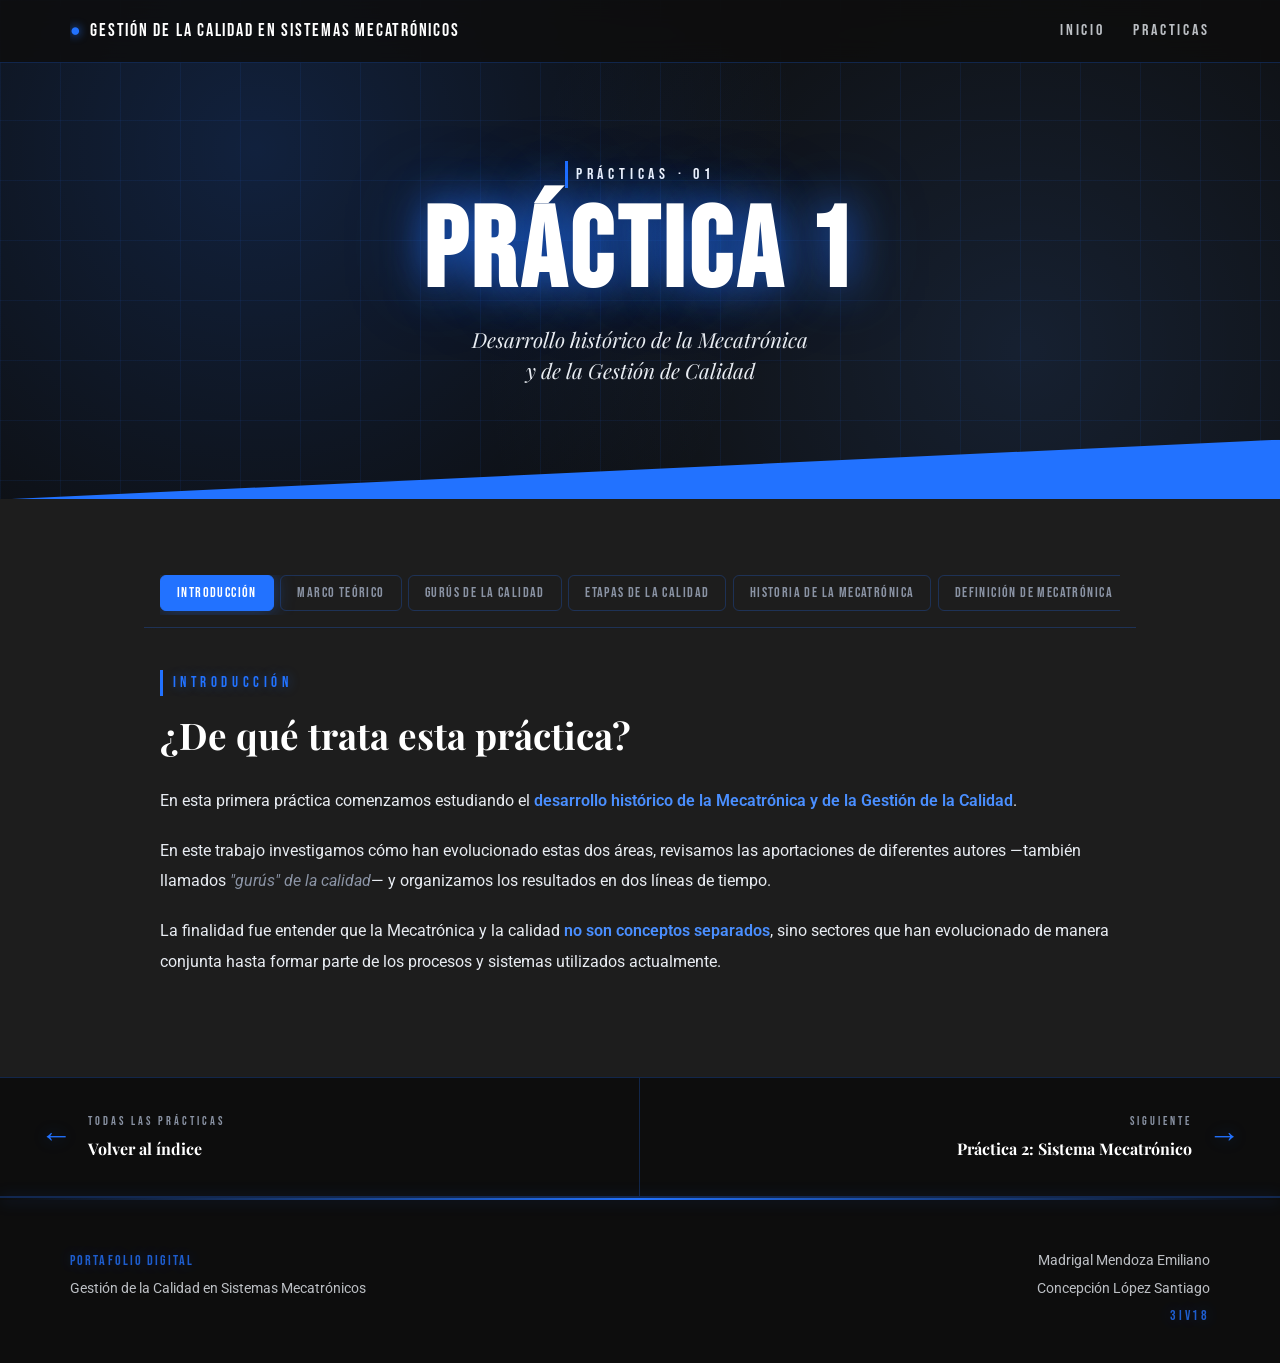
==== practica-1.html @ 21684d61 "Add files via upload" ====
<!DOCTYPE html>
<html lang="es">
<head>
  <meta charset="UTF-8">
  <meta name="viewport" content="width=device-width, initial-scale=1.0">
  <title>Práctica 1 | Desarrollo histórico de la Mecatrónica y la Gestión de Calidad</title>
  <meta name="description" content="Práctica 1: Desarrollo histórico de la Mecatrónica y la Gestión de Calidad - CECyT No. 2">
  <link rel="stylesheet" href="css/styles.css">
  <link rel="preconnect" href="https://fonts.googleapis.com">
  <link rel="preconnect" href="https://fonts.gstatic.com" crossorigin>
  <link href="https://fonts.googleapis.com/css2?family=Bebas+Neue&family=Playfair+Display:wght@400;600;700;900&family=Roboto:wght@300;400;500;700&display=swap" rel="stylesheet">
</head>
<body>

<div class="scroll-progress" id="scrollProgress"></div>

<nav class="top-nav">
  <div class="container">
    <a href="index.html" class="brand">Gestión de la Calidad en Sistemas Mecatrónicos</a>
    <div class="links">
      <a href="index.html">Inicio</a>
      <a href="practicas.html">PRACTICAS</a>
    </div>
  </div>
</nav>

<header class="page-hero">
  <div class="container">
    <span class="page-eyebrow reveal">Prácticas · 01</span>
    <h1 class="page-title reveal reveal-delay-1">PRÁCTICA 1</h1>
    <p class="page-subtitle reveal reveal-delay-2">
      Desarrollo histórico de la Mecatrónica<br>
      y de la Gestión de Calidad
    </p>
  </div>
  <div class="page-hero-shape"></div>
</header>

<main>

  <section class="section practice-content">
    <div class="container container-narrow">

      <!-- ===== PESTAÑAS PRINCIPALES ===== -->
      <div class="tabs-wrapper">
        <div class="tabs-scroll">
          <button class="tab-btn active" data-tab="intro">Introducción</button>
          <button class="tab-btn" data-tab="marco">Marco Teórico</button>
          <button class="tab-btn" data-tab="gurus">Gurús de la Calidad</button>
          <button class="tab-btn" data-tab="etapas">Etapas de la Calidad</button>
          <button class="tab-btn" data-tab="hist-mec">Historia de la Mecatrónica</button>
          <button class="tab-btn" data-tab="def-mec">Definición de Mecatrónica</button>
          <button class="tab-btn" data-tab="tl-calidad">Línea de Tiempo: Calidad</button>
          <button class="tab-btn" data-tab="tl-mec">Línea de Tiempo: Mecatrónica</button>
          <button class="tab-btn" data-tab="cuestionario">Cuestionario</button>
          <button class="tab-btn" data-tab="conclusion">Conclusión</button>
          <button class="tab-btn" data-tab="biblio">Bibliografía</button>
        </div>
      </div>

      <!-- ===== 01 INTRODUCCIÓN ===== -->
      <div class="tab-panel active" id="intro">
        <span class="content-label">Introducción</span>
        <h2 class="content-title">¿De qué trata esta práctica?</h2>
        <div class="content-body">
          <p>En esta primera práctica comenzamos estudiando el <strong>desarrollo histórico de la Mecatrónica y de la Gestión de la Calidad</strong>.</p>
          <p>En este trabajo investigamos cómo han evolucionado estas dos áreas, revisamos las aportaciones de diferentes autores —también llamados <em>"gurús" de la calidad</em>— y organizamos los resultados en dos líneas de tiempo.</p>
          <p>La finalidad fue entender que la Mecatrónica y la calidad <strong>no son conceptos separados</strong>, sino sectores que han evolucionado de manera conjunta hasta formar parte de los procesos y sistemas utilizados actualmente.</p>
        </div>
      </div>

      <!-- ===== 02 MARCO TEÓRICO ===== -->
      <div class="tab-panel" id="marco">
        <span class="content-label">Marco Teórico</span>
        <h2 class="content-title">La calidad como concepto</h2>
        <div class="content-body">
          <p>La calidad es un concepto inherente a la misma esencia del ser humano. Desde los mismos orígenes del hombre, éste ha comprendido que el hacer las cosas bien y de la mejor forma posible le proporciona una <strong>ventaja competitiva</strong> sobre sus congéneres y sobre el entorno con el cual interactúa.</p>
          <p>El concepto de calidad en nuestro medio es relativamente novedoso; en el resto del mundo es un concepto de manejo cotidiano que ha marcado las enormes brechas en el campo industrial entre los países industrializados y los países emergentes.</p>
          <p>La calidad ha sido un elemento inherente a todas las actividades realizadas por el hombre desde la concepción misma de la civilización humana. Esto se evidencia principalmente en que, desde el inicio del proceso evolutivo, el hombre ha debido <strong>controlar la calidad de los productos que consumía</strong>, por medio de un largo y penoso proceso que le permitió diferenciar entre los productos que podía consumir y aquellos que eran perjudiciales para su salud.</p>
          <p>Teniendo como base el proceso de evolución cronológica de la calidad, se observa que el concepto de calidad propiamente dicho inicia en la <strong>etapa de la administración científica</strong>, específicamente con la aparición del control de calidad por inspección, que da comienzo formal al concepto de calidad, ya que en este punto empiezan a definirse los criterios para catalogar si un producto es bueno o malo de acuerdo con las especificaciones previamente establecidas.</p>
        </div>
      </div>

      <!-- ===== 03 GURÚS (CON SUB-PESTAÑAS) ===== -->
      <div class="tab-panel" id="gurus">
        <span class="content-label">Gurús de la Calidad</span>
        <h2 class="content-title">Los grandes pensadores de la calidad</h2>
        <p class="content-lead">A través de la historia hay bastante que mencionar acerca de personajes estudiosos de la calidad, reconocidos mundialmente por sus aportaciones académicas. Aquí los principales gurús:</p>

        <div class="subtabs">
          <button class="subtab-btn active" data-subtab="deming">Deming</button>
          <button class="subtab-btn" data-subtab="juran">Juran</button>
          <button class="subtab-btn" data-subtab="ishikawa">Ishikawa</button>
          <button class="subtab-btn" data-subtab="crosby">Crosby</button>
          <button class="subtab-btn" data-subtab="ouchi">Ouchi</button>
          <button class="subtab-btn" data-subtab="feigenbaum">Feigenbaum</button>
        </div>

        <div class="subtab-panel active" id="deming">
          <h3 class="guru-name">William Edwards Deming</h3>
          <div class="guru-block">
            <span class="guru-tag">Concepto de calidad</span>
            <p><em>"Una serie de cuestionamientos hacia una mejora continua."</em></p>
          </div>
          <div class="guru-block">
            <span class="guru-tag">Principales aportaciones</span>
            <p>Pionero de la <strong>Calidad Total (TQM, Total Quality Management)</strong>, creador de sus famosos <strong>catorce puntos</strong> con los cuales las compañías estarían en posición de mantenerse a la par con los constantes cambios del entorno económico.</p>
          </div>
        </div>

        <div class="subtab-panel" id="juran">
          <h3 class="guru-name">Joseph M. Juran</h3>
          <div class="guru-block">
            <span class="guru-tag">Aportaciones</span>
            <p>Crea la conciencia de la <strong>crisis de la calidad</strong>, el papel de la planificación de la calidad en esa crisis y la necesidad de revisar el enfoque de la planificación de la calidad. Establece un nuevo enfoque de la planificación de la calidad: <strong>Planeación, Control y Mejora de la Calidad</strong>.</p>
          </div>
        </div>

        <div class="subtab-panel" id="ishikawa">
          <h3 class="guru-name">Kaoru Ishikawa</h3>
          <div class="guru-block">
            <span class="guru-tag">Concepto de calidad</span>
            <p>Ishikawa (1986) define el control de calidad (CC) como: <em>desarrollar, diseñar, manufacturar y mantener un producto de calidad que sea el más económico, el útil y siempre satisfactorio para el consumidor.</em></p>
          </div>
          <div class="guru-block">
            <span class="guru-tag">Principales aportaciones</span>
            <p>Sus <strong>siete herramientas básicas</strong> son: gráfica de Pareto, diagrama de causa-efecto, estratificación, hoja de verificación, histograma, diagrama de dispersión y gráfica de control de Shewhart.</p>
          </div>
        </div>

        <div class="subtab-panel" id="crosby">
          <h3 class="guru-name">Philip Crosby</h3>
          <div class="guru-block">
            <span class="guru-tag">Concepto de calidad</span>
            <p>Crosby tiene el pensamiento que <strong>la calidad es gratis</strong>: es suplir los requerimientos de un cliente, al lograr cumplir con estos se logra <strong>cero defectos</strong>.</p>
          </div>
          <div class="guru-block">
            <span class="guru-tag">Principales aportaciones</span>
            <p>Creador del concepto <strong>cero defectos</strong>. Desarrolló los <strong>absolutos de la calidad total</strong>:</p>
            <ol class="guru-list">
              <li>La calidad se define como cumplimiento de requisitos.</li>
              <li>El sistema de calidad es la prevención.</li>
              <li>El estándar de realización es cero defectos.</li>
              <li>La medida de la calidad es el precio del incumplimiento.</li>
            </ol>
          </div>
        </div>

        <div class="subtab-panel" id="ouchi">
          <h3 class="guru-name">William Ouchi</h3>
          <div class="guru-block">
            <span class="guru-tag">Concepto de calidad</span>
            <p>Para Ouchi, calidad es <em>hacer las cosas bien desde la primera vez</em>.</p>
          </div>
          <div class="guru-block">
            <span class="guru-tag">Principales aportaciones</span>
            <p>Autor de la <strong>Teoría Z</strong>, que proporciona medios para dirigir a las personas de tal forma que trabajen más eficazmente en equipo. Las lecciones básicas de esta teoría pueden aprovecharse para el desarrollo armónico de las organizaciones.</p>
          </div>
        </div>

        <div class="subtab-panel" id="feigenbaum">
          <h3 class="guru-name">Armand Vallin Feigenbaum</h3>
          <div class="guru-block">
            <span class="guru-tag">Concepto de calidad</span>
            <p>Feigenbaum (1986) la define como <em>el resultante total de las características del producto y del servicio de mercadotecnia, ingeniería, fabricación y mantenimiento a través de los cuales el producto o servicio en uso satisfará las esperanzas del cliente.</em></p>
          </div>
          <div class="guru-block">
            <span class="guru-tag">Principales aportaciones</span>
            <p>Define un <strong>sistema de gestión de calidad total</strong> como la estructura de trabajo operativo acordada, que abarca a la empresa y a la planta, documentada en procedimientos técnicos y administrativos integrados, a fin de orientar las acciones coordinadas del personal, las máquinas y la información de la compañía.</p>
          </div>
        </div>

      </div>

      <!-- ===== 04 ETAPAS DE LA CALIDAD ===== -->
      <div class="tab-panel" id="etapas">
        <span class="content-label">Etapas de la Calidad</span>
        <h2 class="content-title">Evolución cronológica de la calidad</h2>

        <div class="table-wrap">
          <table class="data-table">
            <thead>
              <tr>
                <th>Etapa</th>
                <th>Concepto</th>
                <th>Finalidad</th>
              </tr>
            </thead>
            <tbody>
              <tr>
                <td><strong>Artesanal</strong></td>
                <td>Hacer las cosas bien independientemente del costo o esfuerzo necesario para ello.</td>
                <td>Satisfacer al cliente. Satisfacción del artesano por el trabajo bien hecho. Crear un producto único.</td>
              </tr>
              <tr>
                <td><strong>Revolución Industrial</strong></td>
                <td>Producir en grandes cantidades sin importar la calidad de los productos.</td>
                <td>Satisfacer una gran demanda de bienes. Obtener beneficios.</td>
              </tr>
              <tr>
                <td><strong>Administración científica</strong></td>
                <td>Técnicas de control de calidad por inspección y métodos estadísticos, que permiten identificar los productos defectuosos.</td>
                <td>Satisfacción de los estándares y condiciones técnicas del producto.</td>
              </tr>
              <tr>
                <td><strong>Segunda Guerra Mundial</strong></td>
                <td>Asegurar la calidad de los productos (armamento), sin importar el costo, garantizando altos volúmenes de producción en el menor tiempo posible.</td>
                <td>Garantizar la disponibilidad de un producto eficaz en las cantidades y tiempos requeridos.</td>
              </tr>
              <tr>
                <td><strong>Posguerra Occidente</strong></td>
                <td>Producir en altos volúmenes, para satisfacer las necesidades del mercado.</td>
                <td>Satisfacer la demanda de bienes causada por la guerra.</td>
              </tr>
              <tr>
                <td><strong>Posguerra Japón</strong></td>
                <td>Fabricar los productos bien al primer intento.</td>
                <td>Minimizar los costos de pérdidas de productos gracias a la calidad. Satisfacer las necesidades del cliente. Generar competitividad.</td>
              </tr>
              <tr>
                <td><strong>Década de los setenta</strong></td>
                <td>Sistemas y procedimientos en el interior de la organización para evitar productos defectuosos.</td>
                <td>Satisfacción del cliente. Prevenir errores. Reducción de costos. Generar competitividad.</td>
              </tr>
              <tr>
                <td><strong>Década de los noventa</strong></td>
                <td>La calidad en el interior de todas las áreas funcionales de la empresa.</td>
                <td>Satisfacción del cliente. Prevenir errores. Reducción de costos. Participación de todos los empleados. Generar competitividad.</td>
              </tr>
              <tr>
                <td><strong>Actualidad</strong></td>
                <td>Capacitación de líderes de calidad que potencialicen el proceso.</td>
                <td>Satisfacción del cliente. Prevenir errores. Reducción sistemática de costos. Equipos de mejora continua. Generar competitividad. Aumento de las utilidades.</td>
              </tr>
            </tbody>
          </table>
        </div>
      </div>

      <!-- ===== 05 HISTORIA DE LA MECATRÓNICA ===== -->
      <div class="tab-panel" id="hist-mec">
        <span class="content-label">Historia de la Mecatrónica</span>
        <h2 class="content-title">De la mecánica a la mecatrónica</h2>

        <div class="content-body">
          <p>La palabra <strong>mecatrónica</strong> se puede dividir en <em>meca</em> de mecánica y <em>trónica</em> de electrónica; sin embargo, abarca otras áreas del conocimiento como el control y la computación.</p>

          <h3 class="sub-title">Mecánica</h3>
          <p>La mecánica muestra sus primeros rastros en la <strong>edad de piedra</strong> con la fabricación de las primeras herramientas a base de sílex. Posteriormente, en el año <strong>287-212 a.C.</strong>, Arquímedes, matemático e inventor, plantea la Ley de palanca, inventa la polea compuesta, la catapulta de espejos y el tornillo sin fin, entre otros. Su ley más conocida es el <strong>principio de Arquímedes</strong>: "todo cuerpo sumergido en un fluido experimenta una pérdida de peso igual al peso del volumen del fluido que desaloja".</p>
          <p>Años más tarde llega <strong>Herón de Alejandría</strong>, matemático y físico del año 20-62 d.C., quien escribió trece obras sobre mecánica, matemáticas y física e inventó varios aparatos novedosos como la <strong>aelipila</strong> (máquina de vapor giratoria), la <strong>fuente de Herón</strong> y la <strong>dioptra</strong> (instrumento geodésico).</p>
          <p>El desarrollo de la mecánica con <strong>Kepler y Copérnico</strong> contribuyó al desarrollo de la mecánica celeste. Luego, en el siglo XVI, <strong>Galileo Galilei</strong> aportó la Ley del péndulo, la invención del telescopio, el estudio sobre la caída de cuerpos y algunos indicios de la Ley gravitacional.</p>

          <h3 class="sub-title">Electrónica</h3>
          <p>La electrónica es una rama de la física que estudia el movimiento de los electrones en un conductor o semiconductor. Se divide en dos ramas fundamentales: <strong>analógica y digital</strong>.</p>
          <p>La <strong>electrónica analógica</strong> obtiene, manipula, transmite y reproduce información de forma que la señal es una imagen fiel del original. Sus tres dispositivos básicos son: resistencias, condensadores y semiconductores (diodos y transistores). Un ejemplo típico es la radio.</p>
          <p>La <strong>electrónica digital</strong> trabaja únicamente con dos valores, que se reducen a la existencia o no de carga eléctrica. Cualquier señal ha de ser convertida en una secuencia de números (digitalizada), de modo que lo que se transmita y manipule sean valores numéricos.</p>

          <h3 class="sub-title">Teoría de Control</h3>
          <p>Es el uso de elementos sistemáticos (como control numérico, PLC y otros sistemas de control industrial) relacionados con otras aplicaciones de la tecnología de la información (CAD, CAM, CAx), para el control industrial de maquinaria y procesos, reduciendo la necesidad de intervención humana.</p>
        </div>
      </div>

      <!-- ===== 06 DEFINICIÓN DE MECATRÓNICA ===== -->
      <div class="tab-panel" id="def-mec">
        <span class="content-label">Definición</span>
        <h2 class="content-title">¿Qué es la Mecatrónica?</h2>

        <div class="content-body">
          <p>La palabra <strong>"mecatrónica"</strong> surge en <strong>1972 en Japón</strong> como una marca comercial registrada de la firma <strong>Yaskawa Electric Co.</strong>, aunque el Dr. Seiichi Yaskawa la comenzó a utilizar desde <strong>1969</strong> en diferentes eventos y conferencias internacionales.</p>

          <p>La mecatrónica es una disciplina que integra cuatro áreas fundamentales:</p>

          <div class="areas-grid">
            <div class="area-card">
              <span class="area-icon">⚙️</span>
              <h4>Mecánica</h4>
              <p>Sistemas físicos y estructuras.</p>
            </div>
            <div class="area-card">
              <span class="area-icon">⚡</span>
              <h4>Electrónica</h4>
              <p>Circuitos y dispositivos.</p>
            </div>
            <div class="area-card">
              <span class="area-icon">🎛️</span>
              <h4>Control</h4>
              <p>Regulación de sistemas.</p>
            </div>
            <div class="area-card">
              <span class="area-icon">💻</span>
              <h4>Computación</h4>
              <p>Programación y software.</p>
            </div>
          </div>

          <p class="areas-note">La interacción de estas cuatro áreas da como resultado un <strong>sistema mecatrónico</strong>, capaz de operar de forma autónoma y eficiente.</p>
        </div>
      </div>

      <!-- ===== 07 LÍNEA DE TIEMPO: CALIDAD ===== -->
      <div class="tab-panel" id="tl-calidad">
        <span class="content-label">Línea de Tiempo</span>
        <h2 class="content-title">Evolución histórica de la Calidad</h2>
        <p class="content-lead">Línea de tiempo interactiva elaborada en <strong>Genially</strong>, donde se muestran los hitos más importantes de la calidad y las aportaciones de sus principales gurús.</p>

        <div class="genially-embed">
          <iframe
            title="Timeline Calidad"
            frameborder="0"
            width="800"
            height="1600"
            src="https://view.genially.com/6a9e01ee9818b8e1087b24bb"
            type="text/html"
            allowscriptaccess="always"
            allowfullscreen="true"
            scrolling="yes"
            allownetworking="all"
            loading="lazy">
          </iframe>
        </div>
      </div>

      <!-- ===== 08 LÍNEA DE TIEMPO: MECATRÓNICA ===== -->
      <div class="tab-panel" id="tl-mec">
        <span class="content-label">Línea de Tiempo</span>
        <h2 class="content-title">Evolución histórica de la Mecatrónica</h2>
        <p class="content-lead">Línea de tiempo interactiva elaborada en <strong>Genially</strong>, que recorre desde la prehistoria y las máquinas simples hasta los sistemas mecatrónicos actuales.</p>

        <div class="genially-embed">
          <iframe
            title="Timeline Mecatrónica"
            frameborder="0"
            width="800"
            height="1600"
            src="https://view.genially.com/6a9e37ab31c8d0ad46088d10"
            type="text/html"
            allowscriptaccess="always"
            allowfullscreen="true"
            scrolling="yes"
            allownetworking="all"
            loading="lazy">
          </iframe>
        </div>
      </div>

      <!-- ===== 09 CUESTIONARIO ===== -->
      <div class="tab-panel" id="cuestionario">
        <span class="content-label">Cuestionario</span>
        <h2 class="content-title">Preguntas de la práctica</h2>

        <ol class="questionnaire">
          <li>
            <h4>¿Elabora una línea de tiempo de la evolución de la calidad?</h4>
            <p>Ver la pestaña <strong>"Línea de Tiempo: Calidad"</strong>, donde se presenta la línea elaborada en Genially.</p>
          </li>
          <li>
            <h4>¿Cuáles fueron los catorce puntos de William Edwards? Describe cada uno.</h4>
            <p>Deming estableció 14 puntos para la transformación de la industria: crear constancia en el propósito, adoptar la nueva filosofía, no depender de la inspección masiva, no comprar solo por precio, mejorar constantemente el sistema, instituir la capacitación, adoptar e instituir el liderazgo, eliminar el miedo, romper las barreras entre áreas, eliminar los lemas y las metas numéricas, eliminar los estándares de trabajo que prescriben cuotas, eliminar las barreras que impiden el orgullo por el trabajo, instituir un programa vigoroso de educación y establecer una estructura que impulse la mejora continua.</p>
          </li>
          <li>
            <h4>¿Cuál es la trilogía de procesos de Juran?</h4>
            <p>La <strong>Trilogía de Juran</strong> se compone de tres procesos interrelacionados: <strong>Planeación de la Calidad</strong> (diseñar los procesos para cumplir metas), <strong>Control de la Calidad</strong> (evaluar el desempeño y actuar sobre las diferencias) y <strong>Mejora de la Calidad</strong> (elevar los niveles de desempeño a nuevos estándares).</p>
          </li>
          <li>
            <h4>¿Describe una de las siete herramientas de Ishikawa?</h4>
            <p>El <strong>diagrama de causa-efecto</strong> (también llamado "espina de pescado") es una herramienta que permite identificar las causas potenciales de un problema, clasificándolas en categorías como: mano de obra, métodos, materiales, maquinaria, medición y medio ambiente.</p>
          </li>
          <li>
            <h4>¿Describe los tres mitos sobre la calidad de Philip Crosby?</h4>
            <p>Crosby identificó tres mitos: <strong>1)</strong> La calidad es intangible y no se puede medir. <strong>2)</strong> La calidad se origina en el departamento de calidad. <strong>3)</strong> La calidad es costosa y solo se logra con inspección.</p>
          </li>
          <li>
            <h4>¿De qué trata la Teoría Z de William Ouchi?</h4>
            <p>La <strong>Teoría Z</strong> propone un estilo de administración participativa, donde los trabajadores se involucran en la toma de decisiones, hay empleo de por vida, evaluación y promoción lentas, y un fuerte sentido de comunidad. Busca que las personas trabajen más eficazmente en equipo.</p>
          </li>
          <li>
            <h4>¿Cuáles fueron las diecinueve pautas para el mejoramiento de la calidad de Feigenbaum?</h4>
            <p>Feigenbaum propuso 19 pautas agrupadas en tres grandes áreas: <strong>liderazgo de calidad</strong>, <strong>tecnología de calidad</strong> y <strong>compromiso organizacional</strong>. Incluyen desde la definición de políticas de calidad hasta la capacitación continua, el uso de herramientas estadísticas, la participación de todos los empleados y el control total de la calidad como sistema integrado.</p>
          </li>
          <li>
            <h4>¿Elabora una línea de tiempo de la evolución de la mecatrónica?</h4>
            <p>Ver la pestaña <strong>"Línea de Tiempo: Mecatrónica"</strong>, donde se presenta la línea elaborada en Genially.</p>
          </li>
          <li>
            <h4>¿Describe qué es un Sistema Mecatrónico?</h4>
            <p>Un <strong>sistema mecatrónico</strong> es un conjunto integrado de componentes mecánicos, electrónicos, de control y de computación que trabajan de manera coordinada para realizar una función específica. Se caracteriza por su capacidad de automatización, precisión y adaptabilidad.</p>
          </li>
        </ol>
      </div>

      <!-- ===== 10 CONCLUSIÓN ===== -->
      <div class="tab-panel" id="conclusion">
        <span class="content-label">Conclusión</span>
        <h2 class="content-title">Lo que aprendimos</h2>

        <div class="conclusion-box">
          <p>De estas líneas de tiempo lo que podemos concluir es que la <strong>calidad y la Mecatrónica van de la mano</strong> y han crecido conjuntamente. Además, de que la calidad, según todos los gurús antes mencionados, podemos llegar a decir que para que haya calidad se deben hacer las cosas con la intención de <strong>entregar un producto de calidad</strong>.</p>
          <p>La calidad es una <strong>consecuencia de la serie de decisiones</strong> que se toman al realizar un producto o servicio, comenzando desde el principio: con la planificación. De nada nos sirve revisar el final de la cadena porque no encontraríamos el error.</p>
          <p>Los gurús coinciden en que lo importante está <strong>en el comienzo y en el trato de la empresa hacia su personal</strong>, y que la mayoría de fallos son por ineficacias del sistema, no de los trabajadores. Además, un producto de calidad no siempre es el más caro, sino el que cumple con todo para lo que fue diseñado, sin tener deficiencias. Pueden haber productos muy baratos de muy buena calidad y otros más caros de peor calidad.</p>
          <p>La calidad con la que se fabriquen los productos y los estándares que se pongan <strong>dependen de la directiva de la empresa</strong>, y lo mejor es no dejar margen al error o a la mala calidad, porque esto cobrará factura en un futuro.</p>
        </div>
      </div>

      <!-- ===== 11 BIBLIOGRAFÍA ===== -->
      <div class="tab-panel" id="biblio">
        <span class="content-label">Referencias</span>
        <h2 class="content-title">Bibliografía</h2>

        <ul class="bibliography">
          <li>Bolton, W. (2010). <em>Mecatrónica: Sistemas de control electrónico en ingeniería mecánica y eléctrica</em> (4.ª ed.). Alfaomega / Pearson Educación.</li>
          <li>Cubillos Rodríguez, M. C., &amp; Rozo Rodríguez, D. (2009). El concepto de calidad: Historia, evolución e importancia para la competitividad. <em>Revista de la Universidad de La Salle</em>, (48), 80-99.</li>
          <li>Duque Gómez, P. A., Gil, M. L., &amp; Gómez, A. (2014). Principios y oportunidades de la calidad desde el diseño para la industria. <em>Revista Facultad de Ingeniería Universidad de Antioquia</em>, (71), 167-181.</li>
          <li>Pérez, H. R., &amp; Sánchez, J. A. (2019). Arquitectura y modelado funcional de sistemas mecatrónicos de manufactura. <em>Dyna</em>, 86(208), 54-63.</li>
          <li>Ríos, A., Morales, G., &amp; Silva, F. (2017). Interfaces electrónicas en la adquisición de datos de sistemas mecatrónicos. <em>Revista Iberoamericana de Automática e Informática Industrial</em>, 14(2), 112-123.</li>
          <li>Rivas Sánchez, M. A., García, L. E., &amp; Morales, R. (2018). La mecatrónica y su impacto en la formación del ingeniero contemporáneo. <em>Ingeniare: Revista Chilena de Ingeniería</em>, 26(1), 22-31.</li>
          <li>Rodríguez Rodríguez, R. (2001). La evolución de las generaciones de la calidad. <em>Contaduría y Administración</em>, (203), 41-55.</li>
          <li>Salcedo, I., &amp; Romero, J. J. (2006). Cultura organizacional y gestión de la calidad en una empresa del Estado venezolano. <em>Revista Venezolana de Gerencia</em>, 11(33), 83-104.</li>
          <li>Sánchez Martín, F. M., Millán Rodríguez, F., Salvador Bayarri, J., Palou Redorta, J., Rodríguez Escovar, F., Esquena Fernández, S., &amp; Villavicencio Mavrich, H. (2007). Historia de la robótica: de Arquitas de Tarento al robot Da Vinci (Parte I). <em>Actas Urológicas Españolas</em>, 31(2), 69-76.</li>
          <li>Tello Condor, Á. M., Ulloa Enríquez, M., &amp; Allayca Guambo, F. E. (2023). Metodología Deming (PHVA) en el mejoramiento de procesos productivos. <em>Latam: Revista Latinoamericana de Ciencias Sociales y Humanidades</em>, 4(3), 1448-1463.</li>
        </ul>
      </div>

    </div>
  </section>

  <section class="practice-nav">
    <a href="practicas.html" class="practice-nav-btn back">
      <span class="nav-arrow">←</span>
      <span class="nav-text">
        <small>Todas las prácticas</small>
        <strong>Volver al índice</strong>
      </span>
    </a>
    <a href="practica-2.html" class="practice-nav-btn next">
      <span class="nav-text">
        <small>Siguiente</small>
        <strong>Práctica 2: Sistema Mecatrónico</strong>
      </span>
      <span class="nav-arrow">→</span>
    </a>
  </section>

</main>

<footer class="footer">
  <div class="container">
    <div class="footer-left">
      <p class="footer-brand">Portafolio Digital</p>
      <p>Gestión de la Calidad en Sistemas Mecatrónicos</p>
    </div>
    <div class="footer-right">
      <p>Madrigal Mendoza Emiliano</p>
      <p>Concepción López Santiago</p>
      <p class="footer-group">3IV18</p>
    </div>
  </div>
</footer>

<button class="back-top" id="backTop" aria-label="Volver arriba">↑</button>

<script src="js/main.js"></script>
</body>
</html>
---- css/styles.css ----
/* ===== VARIABLES ===== */
:root {
  --black: #1d1d1d;
  --black-deep: #0d0d0d;
  --black-soft: #161616;
  --neon: #2272ff;
  --neon-bright: #4a8fff;
  --neon-glow: rgba(34, 114, 255, 0.4);
  --neon-soft: rgba(34, 114, 255, 0.12);
  --white: #ffffff;
  --text: #e8ecf2;
  --text-muted: #8a93a4;
  --border: rgba(34, 114, 255, 0.25);
  --border-soft: rgba(255, 255, 255, 0.08);
  --radius: 8px;
}

* { box-sizing: border-box; margin: 0; padding: 0; }

html { scroll-behavior: smooth; }

body {
  font-family: 'Roboto', system-ui, -apple-system, sans-serif;
  color: var(--text);
  background: var(--black);
  line-height: 1.7;
  -webkit-font-smoothing: antialiased;
  overflow-x: hidden;
}

img { max-width: 100%; display: block; }

.container {
  width: min(1140px, 92%);
  margin-inline: auto;
}

/* ===== BARRA DE PROGRESO ===== */
.scroll-progress {
  position: fixed;
  top: 0;
  left: 0;
  width: 0%;
  height: 3px;
  background: var(--neon);
  box-shadow: 0 0 12px var(--neon-glow), 0 0 4px var(--neon);
  z-index: 999;
  transition: width 0.1s ease-out;
}

/* ===== NAV ===== */
.top-nav {
  position: fixed;
  top: 0;
  left: 0;
  right: 0;
  z-index: 200;
  background: rgba(13, 13, 13, 0.85);
  backdrop-filter: blur(12px);
  border-bottom: 1px solid var(--border);
}

.top-nav .container {
  display: flex;
  align-items: center;
  justify-content: space-between;
  padding: 1rem 0;
  gap: 1rem;
}

.top-nav .brand {
  font-family: 'Bebas Neue', sans-serif;
  font-size: 1.1rem;
  letter-spacing: 0.1em;
  color: var(--white);
  text-decoration: none;
  white-space: nowrap;
  overflow: hidden;
  text-overflow: ellipsis;
}

.top-nav .brand::before {
  content: "●";
  color: var(--neon);
  margin-right: 0.5rem;
  text-shadow: 0 0 10px var(--neon);
}

.top-nav .links {
  display: flex;
  gap: 1.75rem;
  font-family: 'Bebas Neue', sans-serif;
  font-size: 1rem;
  letter-spacing: 0.18em;
}

.top-nav .links a {
  color: var(--text);
  text-decoration: none;
  opacity: 0.8;
  transition: opacity 0.2s, color 0.2s;
  position: relative;
}

.top-nav .links a::after {
  content: "";
  position: absolute;
  bottom: -6px;
  left: 0;
  width: 0;
  height: 1px;
  background: var(--neon);
  box-shadow: 0 0 8px var(--neon);
  transition: width 0.3s;
}

.top-nav .links a:hover,
.top-nav .links a.active {
  opacity: 1;
  color: var(--neon);
}

.top-nav .links a:hover::after,
.top-nav .links a.active::after {
  width: 100%;
}

/* ===== HERO ===== */
.hero {
  position: relative;
  min-height: 10vh;
  background: var(--black-deep);
  overflow: hidden;
  color: var(--white);
}

/* Diagonal azul neón */
.hero::before {
  content: "";
  position: absolute;
  inset: 0;
  background: linear-gradient(135deg, #1a4ecc 0%, var(--neon) 60%, #4a8fff 100%);
  clip-path: polygon(0 0, 100% 0, 100% 58%, 0 78%);
  z-index: 0;
  opacity: 0.95;
}

/* Grid técnico sutil */
.hero::after {
  content: "";
  position: absolute;
  inset: 0;
  background-image:
    linear-gradient(rgba(34, 114, 255, 0.08) 1px, transparent 1px),
    linear-gradient(90deg, rgba(34, 114, 255, 0.08) 1px, transparent 1px),
    radial-gradient(circle at 20% 30%, rgba(34, 114, 255, 0.2) 0%, transparent 50%),
    radial-gradient(circle at 80% 70%, rgba(74, 143, 255, 0.15) 0%, transparent 50%);
  background-size: 60px 60px, 60px 60px, 100% 100%, 100% 100%;
  z-index: 1;
  pointer-events: none;
}

.hero .container { position: relative; z-index: 2; }

.hero-content {
  padding-top: 20vh;
  padding-bottom: 12vh;
  max-width: 800px;
}

.hero-eyebrow {
  font-family: 'Bebas Neue', sans-serif;
  font-size: 1rem;
  letter-spacing: 0.35em;
  color: var(--white);
  display: inline-block;
  margin-bottom: 1.5rem;
  padding-left: 0.5rem;
  border-left: 3px solid var(--white);
}

.hero-title {
  font-family: 'Bebas Neue', sans-serif;
  font-size: clamp(3.2rem, 11vw, 8rem);
  line-height: 0.9;
  letter-spacing: 0.02em;
  margin-bottom: 1.5rem;
  color: var(--white);
  text-shadow:
    0 0 40px rgba(34, 114, 255, 0.6),
    0 0 80px rgba(34, 114, 255, 0.3);
  white-space: nowrap;
}

.hero-subtitle {
  font-family: 'Playfair Display', Georgia, serif;
  font-style: italic;
  font-size: clamp(1.2rem, 2.5vw, 1.8rem);
  font-weight: 400;
  line-height: 1.3;
  color: var(--white);
  opacity: 0.95;
  max-width: 550px;
}

/* ===== BADGE DECORATIVO ===== */
.hero-badge {
  position: absolute;
  top: 15%;
  right: 6%;
  z-index: 3;
  animation: badge-float 4s ease-in-out infinite;
}

@keyframes badge-float {
  0%, 100% { transform: translateY(0) rotate(-8deg); }
  50% { transform: translateY(-15px) rotate(-4deg); }
}

.badge-inner {
  width: 150px;
  height: 150px;
  border-radius: 50%;
  background: var(--black-deep);
  border: 2px solid var(--neon);
  display: flex;
  flex-direction: column;
  align-items: center;
  justify-content: center;
  color: var(--neon);
  font-family: 'Bebas Neue', sans-serif;
  box-shadow:
    0 0 30px var(--neon-glow),
    0 0 60px rgba(34, 114, 255, 0.3),
    inset 0 0 20px rgba(34, 114, 255, 0.2);
}

.badge-num {
  font-size: 2.5rem;
  line-height: 1;
  letter-spacing: 0.05em;
  text-shadow: 0 0 15px var(--neon);
}

.badge-label {
  font-size: 0.85rem;
  letter-spacing: 0.25em;
  margin-top: 0.3rem;
  color: var(--white);
  opacity: 0.85;
}

/* ===== INFO DEL HERO ===== */
.hero-info {
  margin-top: 2.5rem;
  color: var(--white);
  font-family: 'Roboto', sans-serif;
  font-size: 0.95rem;
  line-height: 1.7;
}

.hero-info .info-title {
  font-family: 'Bebas Neue', sans-serif;
  font-size: 1.1rem;
  letter-spacing: 0.25em;
  color: var(--white);
  margin-bottom: 0.4rem;
  border-bottom: 2px solid var(--neon);
  padding-bottom: 0.3rem;
  display: inline-block;
  text-shadow: 0 0 10px var(--neon-glow);
}

.hero-info p {
  opacity: 0.95;
  margin: 0;
}

/* ===== PARTÍCULAS ===== */
.particles {
  position: absolute;
  inset: 0;
  pointer-events: none;
  z-index: 1;
}

.particle {
  position: absolute;
  background: var(--neon-bright);
  border-radius: 50%;
  box-shadow: 0 0 8px var(--neon), 0 0 16px var(--neon-glow);
  animation: float linear infinite;
}

@keyframes float {
  0%   { transform: translateY(0) translateX(0); opacity: 0; }
  10%  { opacity: 1; }
  90%  { opacity: 1; }
  100% { transform: translateY(-120vh) translateX(20px); opacity: 0; }
}

/* ===== INDICADOR SCROLL ===== */
.scroll-indicator {
  position: absolute;
  bottom: 30px;
  left: 50%;
  transform: translateX(-50%);
  color: var(--white);
  font-size: 2rem;
  font-weight: 700;
  animation: bounce 2s infinite;
  z-index: 3;
  text-decoration: none;
  text-shadow: 0 0 15px var(--neon);
}

@keyframes bounce {
  0%, 20%, 50%, 80%, 100% { transform: translateX(-50%) translateY(0); }
  40% { transform: translateX(-50%) translateY(-12px); }
  60% { transform: translateX(-50%) translateY(-6px); }
}

/* ===== SECCIONES ===== */
.section {
  padding: 6rem 0;
  position: relative;
  background: var(--black);
}

.section-cream {
  background: var(--black-soft);
}

.section-cream::before {
  content: "";
  position: absolute;
  top: 0;
  left: 0;
  right: 0;
  height: 1px;
  background: linear-gradient(90deg, transparent, var(--neon), transparent);
}

/* ===== CINTA DE TÍTULO ===== */
.section-head {
  margin-bottom: 3rem;
  display: flex;
  justify-content: flex-start;
}

.ribbon {
  display: inline-block;
  position: relative;
  background: var(--neon);
  color: var(--white);
  font-family: 'Bebas Neue', sans-serif;
  font-size: 1.8rem;
  letter-spacing: 0.15em;
  padding: 0.5rem 2.5rem;
  transform: rotate(-2deg);
  box-shadow: 4px 4px 0 rgba(0, 0, 0, 0.5), 0 0 20px var(--neon-glow);
}

.ribbon::before,
.ribbon::after {
  content: "";
  position: absolute;
  top: 0;
  bottom: 0;
  width: 20px;
  background: var(--neon);
}

.ribbon::before {
  left: -20px;
  clip-path: polygon(100% 0, 100% 100%, 0 50%);
}

.ribbon::after {
  right: -20px;
  clip-path: polygon(0 0, 0 100%, 100% 50%);
}

.ribbon-amber {
  background: var(--white);
  color: var(--black-deep);
  box-shadow: 4px 4px 0 rgba(0, 0, 0, 0.5), 0 0 20px rgba(255, 255, 255, 0.3);
}
.ribbon-amber::before,
.ribbon-amber::after {
  background: var(--white);
}

.ribbon-navy {
  background: var(--neon-bright);
  color: var(--white);
  box-shadow: 4px 4px 0 rgba(0, 0, 0, 0.5), 0 0 25px var(--neon-glow);
}
.ribbon-navy::before,
.ribbon-navy::after {
  background: var(--neon-bright);
}

/* ===== SPLIT ===== */
.split {
  display: grid;
  grid-template-columns: 1fr 1fr;
  gap: 4rem;
  align-items: center;
}

.split.reverse {
  direction: rtl;
}
.split.reverse > * {
  direction: ltr;
}

.split h2 {
  font-family: 'Playfair Display', Georgia, serif;
  font-size: clamp(1.6rem, 3vw, 2.3rem);
  color: var(--white);
  font-weight: 700;
  line-height: 1.25;
  margin-bottom: 1.25rem;
}

.split p {
  color: var(--text-muted);
  margin-bottom: 1rem;
  font-size: 1rem;
}

.split p strong {
  color: var(--neon-bright);
  font-weight: 600;
}

/* Media con marco */
.media {
  position: relative;
  padding: 1rem;
}

.media img {
  border-radius: 4px;
  box-shadow:
    12px 12px 0 var(--neon),
    12px 12px 0 1px rgba(0, 0, 0, 0.4),
    0 0 40px var(--neon-glow);
  width: 100%;
  height: auto;
  transition: transform 0.4s ease;
}

.media:hover img {
  transform: translate(-4px, -4px);
}

.media-tag {
  position: absolute;
  bottom: -10px;
  left: 1rem;
  background: var(--black-deep);
  color: var(--neon);
  font-family: 'Bebas Neue', sans-serif;
  font-size: 0.9rem;
  letter-spacing: 0.15em;
  padding: 0.35rem 1rem;
  transform: rotate(-1.5deg);
  border: 1px solid var(--neon);
  box-shadow: 0 0 15px var(--neon-glow);
}

.media.logo img {
  box-shadow: 0 0 40px var(--neon-glow);
  max-width: 240px;
  margin: 0 auto;
  padding: 1rem;
  border: 2px dashed var(--neon);
  border-radius: 50%;
  background: var(--black-deep);
}

/* ===== LEYENDA ===== */
.section-lead {
  color: var(--text-muted);
  margin-bottom: 2rem;
  font-size: 1rem;
  max-width: 60ch;
}

/* ===== ESTADÍSTICAS ===== */
.stats {
  position: relative;
  background: var(--black-deep);
  color: var(--white);
  padding: 5rem 0;
  overflow: hidden;
  border-top: 1px solid var(--border);
  border-bottom: 1px solid var(--border);
}

.stats::before {
  content: "";
  position: absolute;
  inset: 0;
  background:
    linear-gradient(rgba(34, 114, 255, 0.05) 1px, transparent 1px),
    linear-gradient(90deg, rgba(34, 114, 255, 0.05) 1px, transparent 1px);
  background-size: 40px 40px;
  pointer-events: none;
}

.stats-grid {
  position: relative;
  display: grid;
  grid-template-columns: repeat(auto-fit, minmax(180px, 1fr));
  gap: 2rem;
  text-align: center;
}

.stat {
  position: relative;
  padding: 1.5rem 0;
}

.stat:not(:last-child)::after {
  content: "";
  position: absolute;
  right: -1rem;
  top: 20%;
  bottom: 20%;
  width: 1px;
  background: var(--border);
}

.stat .num {
  font-family: 'Bebas Neue', sans-serif;
  font-size: 4.5rem;
  font-weight: 400;
  color: var(--neon);
  display: block;
  line-height: 1;
  letter-spacing: 0.05em;
  text-shadow: 0 0 25px var(--neon-glow);
}

.stat .label {
  font-family: 'Bebas Neue', sans-serif;
  font-size: 0.95rem;
  opacity: 0.85;
  margin-top: 0.5rem;
  letter-spacing: 0.2em;
  text-transform: uppercase;
  display: block;
  color: var(--text-muted);
}

/* ===== TARJETAS DE TEMAS ===== */
.topics-grid {
  display: grid;
  grid-template-columns: repeat(auto-fit, minmax(240px, 1fr));
  gap: 1.5rem;
  margin-top: 2.5rem;
}

.topic-card {
  position: relative;
  background: var(--black-soft);
  border: 1px solid var(--border);
  border-radius: var(--radius);
  padding: 2.5rem 1.5rem 1.75rem;
  overflow: hidden;
  transition: transform 0.3s, box-shadow 0.3s, border-color 0.3s;
  box-shadow: 0 0 0 transparent;
}

.topic-card:hover {
  transform: translateY(-6px);
  border-color: var(--neon);
  box-shadow:
    0 0 30px var(--neon-glow),
    inset 0 0 30px rgba(34, 114, 255, 0.05);
}

.topic-card::before {
  content: "";
  position: absolute;
  top: 0;
  right: 0;
  width: 60px;
  height: 60px;
  background: var(--neon);
  clip-path: polygon(100% 0, 0 0, 100% 100%);
  opacity: 0.85;
}

.topic-num {
  position: absolute;
  top: 0.6rem;
  right: 0.9rem;
  font-family: 'Bebas Neue', sans-serif;
  font-size: 1.1rem;
  color: var(--white);
  z-index: 2;
  letter-spacing: 0.1em;
}

.topic-card .icon {
  font-size: 2.5rem;
  margin-bottom: 1rem;
  display: block;
  filter: drop-shadow(0 0 12px var(--neon-glow));
}

.topic-card h3 {
  font-family: 'Bebas Neue', sans-serif;
  color: var(--white);
  font-size: 1.3rem;
  letter-spacing: 0.05em;
  margin-bottom: 0.5rem;
  line-height: 1.15;
}

.topic-card p {
  font-size: 0.92rem;
  color: var(--text-muted);
  margin: 0;
}

/* ===== BARRA PRÁCTICAS ===== */
.practices-bar {
  position: relative;
  display: flex;
  align-items: center;
  justify-content: center;
  gap: 1rem;
  background: var(--black-deep);
  color: var(--white);
  text-align: center;
  padding: 1.8rem;
  text-decoration: none;
  font-family: 'Bebas Neue', sans-serif;
  letter-spacing: 0.25em;
  font-size: 1.4rem;
  text-transform: uppercase;
  overflow: hidden;
  border-top: 1px solid var(--border);
  border-bottom: 1px solid var(--border);
  transition: background 0.25s;
}

.practices-bar::before {
  content: "";
  position: absolute;
  inset: 0;
  background: repeating-linear-gradient(
    -45deg,
    transparent 0,
    transparent 20px,
    rgba(34, 114, 255, 0.15) 20px,
    rgba(34, 114, 255, 0.15) 22px
  );
  transition: transform 0.4s;
}

.practices-bar:hover {
  background: var(--neon);
  box-shadow: 0 0 40px var(--neon-glow);
}

.practices-bar:hover::before {
  transform: translateX(20px);
}

.practices-bar span {
  position: relative;
  z-index: 2;
}

.practices-bar .arrow {
  font-size: 1.6rem;
  transition: transform 0.3s;
}

.practices-bar:hover .arrow {
  transform: translateX(10px);
}

/* ===== FOOTER ===== */
.footer {
  background: var(--black-deep);
  color: var(--text);
  padding: 3rem 0 2rem;
  position: relative;
  border-top: 1px solid var(--border);
}

.footer::before {
  content: "";
  position: absolute;
  top: 0;
  left: 0;
  right: 0;
  height: 2px;
  background: linear-gradient(90deg, transparent, var(--neon), transparent);
  box-shadow: 0 0 15px var(--neon-glow);
}

.footer .container {
  display: flex;
  justify-content: space-between;
  align-items: flex-start;
  gap: 2rem;
  flex-wrap: wrap;
}

.footer-brand {
  font-family: 'Bebas Neue', sans-serif;
  font-size: 1.5rem;
  letter-spacing: 0.15em;
  color: var(--neon);
  margin-bottom: 0.3rem;
  text-shadow: 0 0 15px var(--neon-glow);
}

.footer p {
  margin: 0.2rem 0;
  font-size: 0.88rem;
  opacity: 0.8;
}

.footer-right {
  text-align: right;
}

.footer-group {
  font-family: 'Bebas Neue', sans-serif;
  font-size: 1.3rem;
  letter-spacing: 0.2em;
  color: var(--neon);
  margin-top: 0.5rem;
  text-shadow: 0 0 15px var(--neon-glow);
}

/* ===== BOTÓN VOLVER ARRIBA ===== */
.back-top {
  position: fixed;
  bottom: 30px;
  right: 30px;
  width: 52px;
  height: 52px;
  background: var(--black-deep);
  color: var(--neon);
  border: 2px solid var(--neon);
  border-radius: 50%;
  cursor: pointer;
  display: flex;
  align-items: center;
  justify-content: center;
  font-size: 1.4rem;
  font-weight: 700;
  opacity: 0;
  pointer-events: none;
  transition: opacity 0.3s, transform 0.3s, background 0.3s, color 0.3s;
  z-index: 500;
  box-shadow: 0 0 20px var(--neon-glow);
}

.back-top.show {
  opacity: 1;
  pointer-events: auto;
}

.back-top:hover {
  background: var(--neon);
  color: var(--white);
  transform: translateY(-4px) scale(1.05);
  box-shadow: 0 0 30px var(--neon);
}

/* ===== ANIMACIONES SCROLL ===== */
.reveal {
  opacity: 0;
  transform: translateY(40px);
  transition: opacity 0.8s ease, transform 0.8s ease;
}

.reveal.visible {
  opacity: 1;
  transform: translateY(0);
}

.reveal-delay-1 { transition-delay: 0.15s; }
.reveal-delay-2 { transition-delay: 0.30s; }
.reveal-delay-3 { transition-delay: 0.45s; }

.reveal-left {
  opacity: 0;
  transform: translateX(-60px);
  transition: opacity 0.8s ease, transform 0.8s ease;
}
.reveal-left.visible { opacity: 1; transform: translateX(0); }

.reveal-right {
  opacity: 0;
  transform: translateX(60px);
  transition: opacity 0.8s ease, transform 0.8s ease;
}
.reveal-right.visible { opacity: 1; transform: translateX(0); }

/* ===== HERO DE PÁGINAS INTERNAS (PRÁCTICAS) ===== */
.page-hero {
  position: relative;
  background: var(--black-deep);
  color: var(--white);
  padding: 10rem 0 7rem;
  overflow: hidden;
  text-align: center;
}

.page-hero::before {
  content: "";
  position: absolute;
  inset: 0;
  background-image:
    linear-gradient(rgba(34, 114, 255, 0.08) 1px, transparent 1px),
    linear-gradient(90deg, rgba(34, 114, 255, 0.08) 1px, transparent 1px),
    radial-gradient(circle at 20% 30%, rgba(34, 114, 255, 0.2) 0%, transparent 50%),
    radial-gradient(circle at 80% 70%, rgba(74, 143, 255, 0.15) 0%, transparent 50%);
  background-size: 60px 60px, 60px 60px, 100% 100%, 100% 100%;
  pointer-events: none;
}

.page-hero-shape {
  position: absolute;
  bottom: -1px;
  left: 0;
  right: 0;
  height: 60px;
  background: var(--neon);
  clip-path: polygon(0 100%, 100% 0, 100% 100%);
  box-shadow: 0 0 30px var(--neon-glow);
}

.page-hero .container { position: relative; z-index: 2; }

.page-eyebrow {
  font-family: 'Bebas Neue', sans-serif;
  font-size: 1rem;
  letter-spacing: 0.3em;
  color: var(--white);
  display: inline-block;
  margin-bottom: 1rem;
  padding-left: 0.5rem;
  border-left: 3px solid var(--neon);
}

.page-title {
  font-family: 'Bebas Neue', sans-serif;
  font-size: clamp(3.5rem, 10vw, 7rem);
  line-height: 0.9;
  letter-spacing: 0.04em;
  margin-bottom: 1.2rem;
  color: var(--white);
  text-shadow:
    0 0 40px rgba(34, 114, 255, 0.7),
    0 0 80px rgba(34, 114, 255, 0.4);
}

.page-subtitle {
  font-family: 'Playfair Display', Georgia, serif;
  font-style: italic;
  font-size: clamp(1rem, 2vw, 1.3rem);
  line-height: 1.5;
  opacity: 0.9;
  color: var(--text);
  max-width: 600px;
  margin: 0 auto;
}

/* ===== SECCIÓN DE PRÁCTICAS ===== */
.practices-section {
  padding: 6rem 0;
  background: var(--black);
}

.practices-grid {
  display: grid;
  grid-template-columns: repeat(auto-fit, minmax(240px, 1fr));
  gap: 2rem;
  margin-top: 1rem;
}

/* ===== TARJETA DE PRÁCTICA ===== */
.practice-card {
  display: flex;
  flex-direction: column;
  background: var(--black-soft);
  border: 1px solid var(--border);
  border-radius: var(--radius);
  text-decoration: none;
  color: inherit;
  overflow: hidden;
  transition: transform 0.3s, box-shadow 0.3s, border-color 0.3s;
}

.practice-card:hover {
  transform: translateY(-6px);
  border-color: var(--neon);
  box-shadow:
    0 0 40px var(--neon-glow),
    inset 0 0 30px rgba(34, 114, 255, 0.05);
}

.practice-img {
  position: relative;
  height: 160px;
  display: flex;
  align-items: center;
  justify-content: center;
  overflow: hidden;
  border-bottom: 1px solid var(--border);
  background:
    linear-gradient(135deg, rgba(34, 114, 255, 0.15) 0%, rgba(34, 114, 255, 0.02) 100%),
    repeating-linear-gradient(
      45deg,
      transparent 0,
      transparent 15px,
      rgba(34, 114, 255, 0.06) 15px,
      rgba(34, 114, 255, 0.06) 17px
    );
}

.practice-img-icon {
  font-size: 3.5rem;
  filter: drop-shadow(0 0 15px var(--neon-glow));
  transition: transform 0.4s ease;
  z-index: 2;
}

.practice-card:hover .practice-img-icon {
  transform: scale(1.15) rotate(-5deg);
  filter: drop-shadow(0 0 25px var(--neon));
}

.practice-img-tag {
  position: absolute;
  top: 12px;
  left: 12px;
  background: var(--neon);
  color: var(--white);
  font-family: 'Bebas Neue', sans-serif;
  font-size: 0.85rem;
  letter-spacing: 0.15em;
  padding: 0.3rem 0.8rem;
  box-shadow: 0 0 15px var(--neon-glow);
  z-index: 3;
}

.practice-body {
  padding: 1.5rem 1.25rem 1.75rem;
  display: flex;
  flex-direction: column;
  flex-grow: 1;
}

.practice-body h3 {
  font-family: 'Playfair Display', Georgia, serif;
  font-size: 1.15rem;
  font-weight: 700;
  color: var(--white);
  line-height: 1.3;
  margin-bottom: 1rem;
  flex-grow: 1;
}

.practice-link {
  font-family: 'Bebas Neue', sans-serif;
  font-size: 1rem;
  letter-spacing: 0.15em;
  color: var(--neon);
  transition: letter-spacing 0.3s, color 0.3s, text-shadow 0.3s;
}

.practice-card:hover .practice-link {
  letter-spacing: 0.22em;
  color: var(--neon-bright);
  text-shadow: 0 0 15px var(--neon);
}

/* ===== RESPONSIVE ===== */
@media (max-width: 800px) {
  .split { grid-template-columns: 1fr; gap: 2.5rem; }
  .split.reverse { direction: ltr; }
  .top-nav .brand { font-size: 0.9rem; max-width: 55%; }
  .top-nav .links { gap: 1rem; font-size: 0.85rem; }
  .hero { min-height: 90vh; }
  .hero-content { padding-top: 18vh; padding-bottom: 12vh; }
  .hero-title { white-space: normal; font-size: clamp(2.8rem, 16vw, 5rem); }
  .hero-info { margin-top: 1.5rem; font-size: 0.88rem; }
  .hero-badge {
    top: 10%;
    right: 4%;
    transform: scale(0.65);
  }
  .footer .container { flex-direction: column; }
  .footer-right { text-align: left; }
  .stat:not(:last-child)::after { display: none; }
  .ribbon { font-size: 1.3rem; padding: 0.4rem 1.5rem; }
  .ribbon::before, .ribbon::after { width: 15px; }
  .ribbon::before { left: -15px; }
  .ribbon::after { right: -15px; }
  .page-hero { padding: 8rem 0 5rem; }
  .page-title { font-size: clamp(2.8rem, 14vw, 5rem); }
  .practices-grid { grid-template-columns: 1fr; gap: 1.5rem; }
  .practice-img { height: 140px; }
}

/* ===== ACCESIBILIDAD ===== */
@media (prefers-reduced-motion: reduce) {
  *, *::before, *::after {
    animation-duration: 0.01ms !important;
    transition-duration: 0.01ms !important;
  }
  .reveal, .reveal-left, .reveal-right { opacity: 1; transform: none; }
}
/* ===== CONTENIDO DE PRÁCTICA ===== */
.practice-content {
  padding: 4rem 0 5rem;
}

.container-narrow {
  width: min(960px, 94%);
}

.content-label {
  font-family: 'Bebas Neue', sans-serif;
  font-size: 0.95rem;
  letter-spacing: 0.3em;
  color: var(--neon);
  display: inline-block;
  margin-bottom: 1rem;
  padding-left: 0.6rem;
  border-left: 3px solid var(--neon);
  text-shadow: 0 0 12px var(--neon-glow);
}

.content-title {
  font-family: 'Playfair Display', Georgia, serif;
  font-size: clamp(1.6rem, 3vw, 2.3rem);
  color: var(--white);
  font-weight: 700;
  line-height: 1.25;
  margin-bottom: 1.75rem;
}

.sub-title {
  font-family: 'Playfair Display', Georgia, serif;
  font-size: 1.25rem;
  color: var(--neon-bright);
  font-weight: 700;
  margin: 2rem 0 0.75rem;
  padding-bottom: 0.4rem;
  border-bottom: 1px solid var(--border);
}

.content-lead {
  font-size: 1rem;
  color: var(--text-muted);
  margin-bottom: 2rem;
}
.content-lead strong { color: var(--neon-bright); }

.content-body p {
  color: var(--text);
  font-size: 1.02rem;
  line-height: 1.85;
  margin-bottom: 1.25rem;
}
.content-body p strong { color: var(--neon-bright); font-weight: 600; }
.content-body p em { color: var(--text-muted); font-style: italic; }

/* ===== PESTAÑAS (TABS) ===== */
.tabs-wrapper {
  position: sticky;
  top: 70px;
  z-index: 50;
  background: var(--black);
  margin: 0 -1rem 2.5rem;
  padding: 0.75rem 1rem;
  border-bottom: 1px solid var(--border);
  backdrop-filter: blur(8px);
}

.tabs-scroll {
  display: flex;
  gap: 0.4rem;
  overflow-x: auto;
  padding-bottom: 0.25rem;
  scrollbar-width: thin;
}

.tabs-scroll::-webkit-scrollbar { height: 4px; }
.tabs-scroll::-webkit-scrollbar-thumb { background: var(--neon); border-radius: 4px; }

.tab-btn {
  flex-shrink: 0;
  background: transparent;
  border: 1px solid var(--border);
  border-radius: 6px;
  padding: 0.55rem 1rem;
  cursor: pointer;
  font-family: 'Bebas Neue', sans-serif;
  font-size: 0.88rem;
  letter-spacing: 0.1em;
  color: var(--text-muted);
  transition: all 0.25s;
  white-space: nowrap;
}

.tab-btn:hover {
  color: var(--neon-bright);
  border-color: var(--neon);
}

.tab-btn.active {
  background: var(--neon);
  color: var(--white);
  border-color: var(--neon);
  box-shadow: 0 0 20px var(--neon-glow);
}

.tab-panel {
  display: none;
  animation: panel-in 0.35s ease;
}
.tab-panel.active { display: block; }

@keyframes panel-in {
  from { opacity: 0; transform: translateY(8px); }
  to   { opacity: 1; transform: translateY(0); }
}

/* ===== SUB-PESTAÑAS (GURÚS) ===== */
.subtabs {
  display: flex;
  flex-wrap: wrap;
  gap: 0.5rem;
  margin: 1.5rem 0 2rem;
  padding-bottom: 1rem;
  border-bottom: 1px solid var(--border);
}

.subtab-btn {
  background: transparent;
  border: 1px solid var(--border);
  border-radius: 999px;
  padding: 0.5rem 1.1rem;
  cursor: pointer;
  font-family: 'Bebas Neue', sans-serif;
  font-size: 0.92rem;
  letter-spacing: 0.12em;
  color: var(--text-muted);
  transition: all 0.25s;
}

.subtab-btn:hover {
  color: var(--neon-bright);
  border-color: var(--neon);
}

.subtab-btn.active {
  background: var(--neon);
  color: var(--white);
  border-color: var(--neon);
  box-shadow: 0 0 15px var(--neon-glow);
}

.subtab-panel {
  display: none;
  animation: panel-in 0.35s ease;
}
.subtab-panel.active { display: block; }

.guru-name {
  font-family: 'Playfair Display', Georgia, serif;
  font-size: 1.6rem;
  color: var(--white);
  font-weight: 700;
  margin-bottom: 1.5rem;
  padding-bottom: 0.75rem;
  border-bottom: 2px solid var(--neon);
  display: inline-block;
  text-shadow: 0 0 20px var(--neon-glow);
}

.guru-block {
  margin-bottom: 1.75rem;
  padding: 1.25rem 1.5rem;
  background: var(--black-soft);
  border-left: 3px solid var(--neon);
  border-radius: 0 8px 8px 0;
}

.guru-tag {
  font-family: 'Bebas Neue', sans-serif;
  font-size: 0.8rem;
  letter-spacing: 0.25em;
  color: var(--neon);
  display: block;
  margin-bottom: 0.5rem;
  text-shadow: 0 0 10px var(--neon-glow);
}

.guru-block p {
  color: var(--text);
  font-size: 1rem;
  line-height: 1.75;
  margin: 0;
}
.guru-block p em {
  color: var(--neon-bright);
  font-style: italic;
}

.guru-list {
  list-style: none;
  counter-reset: guru;
  padding: 0;
  margin-top: 0.5rem;
}

.guru-list li {
  counter-increment: guru;
  position: relative;
  padding: 0.5rem 0 0.5rem 2.5rem;
  color: var(--text);
  font-size: 0.96rem;
}

.guru-list li::before {
  content: counter(guru);
  position: absolute;
  left: 0;
  top: 0.5rem;
  width: 1.6rem;
  height: 1.6rem;
  border-radius: 50%;
  background: var(--neon);
  color: var(--white);
  display: flex;
  align-items: center;
  justify-content: center;
  font-family: 'Bebas Neue', sans-serif;
  font-size: 0.9rem;
  box-shadow: 0 0 10px var(--neon-glow);
}

/* ===== TABLAS DE DATOS ===== */
.table-wrap {
  overflow-x: auto;
  border-radius: var(--radius);
  border: 1px solid var(--border);
  background: var(--black-soft);
  margin-top: 1rem;
}

.data-table {
  width: 100%;
  border-collapse: collapse;
  min-width: 700px;
}

.data-table th {
  background: var(--neon);
  color: var(--white);
  font-family: 'Bebas Neue', sans-serif;
  font-size: 0.95rem;
  letter-spacing: 0.1em;
  padding: 0.85rem 1rem;
  text-align: left;
}

.data-table td {
  padding: 0.9rem 1rem;
  border-bottom: 1px solid var(--border-soft);
  color: var(--text);
  font-size: 0.92rem;
  line-height: 1.55;
  vertical-align: top;
}

.data-table tr:last-child td { border-bottom: none; }
.data-table tbody tr:hover { background: rgba(34, 114, 255, 0.04); }
.data-table td strong { color: var(--neon-bright); }

/* ===== ÁREAS DE LA MECATRÓNICA ===== */
.areas-grid {
  display: grid;
  grid-template-columns: repeat(auto-fit, minmax(150px, 1fr));
  gap: 1rem;
  margin: 1.5rem 0;
}

.area-card {
  background: var(--black-soft);
  border: 1px solid var(--border);
  border-radius: var(--radius);
  padding: 1.25rem 1rem;
  text-align: center;
  transition: border-color 0.3s, box-shadow 0.3s, transform 0.3s;
}

.area-card:hover {
  border-color: var(--neon);
  box-shadow: 0 0 25px var(--neon-glow);
  transform: translateY(-4px);
}

.area-icon {
  font-size: 2rem;
  display: block;
  margin-bottom: 0.5rem;
  filter: drop-shadow(0 0 12px var(--neon-glow));
}

.area-card h4 {
  font-family: 'Bebas Neue', sans-serif;
  font-size: 1.05rem;
  letter-spacing: 0.1em;
  color: var(--white);
  margin-bottom: 0.3rem;
}

.area-card p {
  font-size: 0.82rem;
  color: var(--text-muted);
  margin: 0;
}

.areas-note {
  text-align: center;
  font-size: 0.95rem;
  color: var(--text-muted);
  font-style: italic;
  margin-top: 1rem;
}
.areas-note strong { color: var(--neon-bright); font-style: normal; }

/* ===== CONCLUSIÓN ===== */
.conclusion-box {
  background: var(--black-soft);
  border: 1px solid var(--border);
  border-left: 4px solid var(--neon);
  border-radius: var(--radius);
  padding: 2rem 2rem 1rem;
  box-shadow: 0 0 30px rgba(34, 114, 255, 0.08);
}
.conclusion-box p {
  color: var(--text);
  font-size: 1.02rem;
  line-height: 1.85;
  margin-bottom: 1.25rem;
}
.conclusion-box p strong { color: var(--neon-bright); font-weight: 600; }

/* ===== BIBLIOGRAFÍA ===== */
.bibliography { list-style: none; padding: 0; margin: 0; }
.bibliography li {
  position: relative;
  padding: 1rem 0 1rem 2.5rem;
  border-bottom: 1px solid var(--border-soft);
  color: var(--text);
  font-size: 0.96rem;
  line-height: 1.7;
}
.bibliography li:last-child { border-bottom: none; }
.bibliography li::before {
  content: "→";
  position: absolute;
  left: 0;
  top: 1rem;
  color: var(--neon);
  font-weight: 700;
  text-shadow: 0 0 10px var(--neon-glow);
}
.bibliography em { color: var(--text-muted); font-style: italic; }

/* ===== CUESTIONARIO ===== */
.questionnaire {
  list-style: none;
  counter-reset: q;
  padding: 0;
}
.questionnaire > li {
  counter-increment: q;
  background: var(--black-soft);
  border: 1px solid var(--border);
  border-radius: var(--radius);
  padding: 1.5rem 1.5rem 1rem;
  margin-bottom: 1.25rem;
  transition: border-color 0.3s, box-shadow 0.3s;
}
.questionnaire > li:hover {
  border-color: var(--neon);
  box-shadow: 0 0 25px var(--neon-glow);
}
.questionnaire h4 {
  font-family: 'Playfair Display', Georgia, serif;
  color: var(--white);
  font-size: 1.05rem;
  line-height: 1.4;
  margin-bottom: 0.75rem;
  position: relative;
  padding-left: 2.5rem;
}
.questionnaire h4::before {
  content: counter(q, decimal-leading-zero);
  position: absolute;
  left: 0;
  top: 0;
  font-family: 'Bebas Neue', sans-serif;
  font-size: 1.1rem;
  color: var(--neon);
  text-shadow: 0 0 12px var(--neon-glow);
}
.questionnaire p {
  color: var(--text-muted);
  font-size: 0.95rem;
  line-height: 1.75;
  margin: 0 0 0.5rem;
}
.questionnaire p strong { color: var(--neon-bright); }

/* ===== EMBED DE GENIALLY ===== */
.genially-embed {
  position: relative;
  width: 100%;
  padding-bottom: 200%;
  height: 0;
  overflow: hidden;
  border-radius: var(--radius);
  border: 1px solid var(--border);
  background: #000;
  box-shadow: 0 0 40px rgba(34, 114, 255, 0.15);
}
.genially-embed iframe {
  position: absolute;
  top: 0;
  left: 0;
  width: 100%;
  height: 100%;
  border: 0;
}

/* ===== NAVEGACIÓN ENTRE PRÁCTICAS ===== */
.practice-nav {
  display: grid;
  grid-template-columns: 1fr 1fr;
  background: var(--black-deep);
  border-top: 1px solid var(--border);
  border-bottom: 1px solid var(--border);
}
.practice-nav-btn {
  display: flex;
  align-items: center;
  gap: 1rem;
  padding: 2rem 2.5rem;
  text-decoration: none;
  color: var(--text);
  transition: background 0.3s;
  border-right: 1px solid var(--border);
}
.practice-nav-btn:last-child {
  border-right: none;
  justify-content: flex-end;
  text-align: right;
}
.practice-nav-btn:hover { background: rgba(34, 114, 255, 0.08); }
.practice-nav-btn .nav-arrow {
  font-family: 'Bebas Neue', sans-serif;
  font-size: 2rem;
  color: var(--neon);
  text-shadow: 0 0 15px var(--neon-glow);
  transition: transform 0.3s;
}
.practice-nav-btn.back:hover .nav-arrow { transform: translateX(-6px); }
.practice-nav-btn.next:hover .nav-arrow { transform: translateX(6px); }
.practice-nav-btn .nav-text { display: flex; flex-direction: column; gap: 0.2rem; }
.practice-nav-btn small {
  font-family: 'Bebas Neue', sans-serif;
  font-size: 0.75rem;
  letter-spacing: 0.25em;
  color: var(--text-muted);
  text-transform: uppercase;
}
.practice-nav-btn strong {
  font-family: 'Playfair Display', Georgia, serif;
  font-size: 1rem;
  color: var(--white);
  font-weight: 700;
}

/* ===== RESPONSIVE ===== */
@media (max-width: 800px) {
  .tabs-wrapper { top: 60px; margin: 0 -0.5rem 2rem; padding: 0.6rem 0.5rem; }
  .tab-btn { padding: 0.45rem 0.8rem; font-size: 0.8rem; }
  .subtabs { gap: 0.35rem; }
  .subtab-btn { padding: 0.4rem 0.85rem; font-size: 0.82rem; }
  .guru-name { font-size: 1.3rem; }
  .practice-nav { grid-template-columns: 1fr; }
  .practice-nav-btn { border-right: none; border-bottom: 1px solid var(--border); padding: 1.5rem; }
  .practice-nav-btn:last-child { border-bottom: none; }
  .conclusion-box { padding: 1.5rem 1.25rem 0.75rem; }
  .questionnaire > li { padding: 1.25rem 1.25rem 0.75rem; }
  .questionnaire h4 { padding-left: 2rem; font-size: 1rem; }
}
/* ===== PRACTICA 2: COMPONENTES ESPECÍFICOS ===== */

/* Caja destacada (definiciones) */
.highlight-box {
  background: var(--black-soft);
  border-left: 4px solid var(--neon);
  border-radius: 0 var(--radius) var(--radius) 0;
  padding: 1.5rem 1.75rem;
  margin: 1.5rem 0;
  box-shadow: 0 0 25px rgba(34, 114, 255, 0.08);
}

.highlight-tag {
  font-family: 'Bebas Neue', sans-serif;
  font-size: 0.8rem;
  letter-spacing: 0.25em;
  color: var(--neon);
  display: block;
  margin-bottom: 0.6rem;
  text-shadow: 0 0 10px var(--neon-glow);
}

.highlight-box p {
  color: var(--text);
  font-size: 1rem;
  line-height: 1.75;
  margin: 0;
}

.highlight-box strong { color: var(--neon-bright); }

/* Lista con bullets neón */
.feature-list {
  list-style: none;
  padding: 0;
  margin: 1rem 0 1.5rem;
}

.feature-list li {
  position: relative;
  padding: 0.5rem 0 0.5rem 1.75rem;
  color: var(--text);
  font-size: 0.98rem;
  line-height: 1.7;
}

.feature-list li::before {
  content: "▸";
  position: absolute;
  left: 0;
  top: 0.5rem;
  color: var(--neon);
  font-size: 1rem;
  text-shadow: 0 0 10px var(--neon-glow);
}

.feature-list strong { color: var(--neon-bright); }

/* ===== CLASES DE SISTEMAS MECATRÓNICOS ===== */
.clases-grid {
  display: grid;
  grid-template-columns: repeat(auto-fit, minmax(260px, 1fr));
  gap: 1.25rem;
  margin-top: 2rem;
}

.clase-card {
  position: relative;
  background: var(--black-soft);
  border: 1px solid var(--border);
  border-radius: var(--radius);
  padding: 1.75rem 1.5rem 1.25rem;
  transition: border-color 0.3s, box-shadow 0.3s, transform 0.3s;
}

.clase-card:hover {
  border-color: var(--neon);
  box-shadow: 0 0 30px var(--neon-glow);
  transform: translateY(-4px);
}

.clase-num {
  font-family: 'Bebas Neue', sans-serif;
  font-size: 0.85rem;
  letter-spacing: 0.25em;
  color: var(--neon);
  display: block;
  margin-bottom: 0.6rem;
  text-shadow: 0 0 10px var(--neon-glow);
}

.clase-card h4 {
  font-family: 'Playfair Display', Georgia, serif;
  font-size: 1.1rem;
  color: var(--white);
  font-weight: 700;
  line-height: 1.3;
  margin-bottom: 0.75rem;
}

.clase-card p {
  color: var(--text-muted);
  font-size: 0.92rem;
  line-height: 1.6;
  margin-bottom: 0.75rem;
}

.clase-ejemplo {
  border-top: 1px solid var(--border-soft);
  padding-top: 0.75rem;
  font-size: 0.85rem !important;
  color: var(--text-muted);
}

.clase-ejemplo strong { color: var(--neon-bright); }

/* ===== ACTUADORES ===== */
.actuadores-grid {
  display: grid;
  grid-template-columns: repeat(auto-fit, minmax(180px, 1fr));
  gap: 1rem;
  margin-top: 1.5rem;
}

.actuador-card {
  background: var(--black-soft);
  border: 1px solid var(--border);
  border-radius: var(--radius);
  padding: 1.25rem 1rem;
  text-align: center;
  transition: border-color 0.3s, box-shadow 0.3s;
}

.actuador-card:hover {
  border-color: var(--neon);
  box-shadow: 0 0 25px var(--neon-glow);
}

.actuador-icon {
  font-size: 2rem;
  display: block;
  margin-bottom: 0.5rem;
  filter: drop-shadow(0 0 12px var(--neon-glow));
}

.actuador-card h5 {
  font-family: 'Bebas Neue', sans-serif;
  font-size: 1.05rem;
  letter-spacing: 0.1em;
  color: var(--white);
  margin-bottom: 0.4rem;
}

.actuador-card p {
  font-size: 0.82rem;
  color: var(--text-muted);
  margin-bottom: 0.5rem;
}

.actuador-card p strong { color: var(--neon-bright); }

.actuador-ejem {
  font-size: 0.75rem;
  color: var(--text-muted);
  opacity: 0.7;
  display: block;
  border-top: 1px solid var(--border-soft);
  padding-top: 0.5rem;
  margin-top: 0.5rem;
}

/* ===== DISPOSITIVOS ELECTROMECÁNICOS ===== */
.dispositivos-grid {
  display: grid;
  grid-template-columns: repeat(auto-fit, minmax(230px, 1fr));
  gap: 1.25rem;
  margin-top: 1.5rem;
}

.dispositivo-card {
  background: var(--black-soft);
  border: 1px solid var(--border);
  border-radius: var(--radius);
  padding: 1.5rem 1.25rem;
  transition: border-color 0.3s, box-shadow 0.3s;
}

.dispositivo-card:hover {
  border-color: var(--neon);
  box-shadow: 0 0 25px var(--neon-glow);
}

.dispositivo-tag {
  display: inline-block;
  font-family: 'Bebas Neue', sans-serif;
  font-size: 0.75rem;
  letter-spacing: 0.2em;
  color: var(--neon);
  background: rgba(34, 114, 255, 0.1);
  border: 1px solid var(--neon);
  padding: 0.2rem 0.65rem;
  border-radius: 999px;
  margin-bottom: 0.75rem;
  text-shadow: 0 0 10px var(--neon-glow);
}

.dispositivo-card h4 {
  font-family: 'Playfair Display', Georgia, serif;
  font-size: 1.05rem;
  color: var(--white);
  font-weight: 700;
  margin-bottom: 0.6rem;
}

.dispositivo-card > p {
  color: var(--text-muted);
  font-size: 0.88rem;
  line-height: 1.55;
  margin-bottom: 0.75rem;
}

.dispositivo-card ul {
  list-style: none;
  padding: 0;
  margin: 0;
}

.dispositivo-card ul li {
  position: relative;
  padding: 0.35rem 0 0.35rem 1.25rem;
  color: var(--text);
  font-size: 0.85rem;
  line-height: 1.5;
}

.dispositivo-card ul li::before {
  content: "•";
  position: absolute;
  left: 0;
  color: var(--neon);
  text-shadow: 0 0 8px var(--neon-glow);
}

/* ===== COMPUERTAS LÓGICAS ===== */
.compuertas-grid {
  display: grid;
  grid-template-columns: repeat(auto-fit, minmax(240px, 1fr));
  gap: 1.25rem;
  margin-top: 2rem;
}

.compuerta-card {
  position: relative;
  background: var(--black-soft);
  border: 1px solid var(--border);
  border-radius: var(--radius);
  padding: 3.25rem 1.25rem 1.25rem;
  transition: border-color 0.3s, box-shadow 0.3s, transform 0.3s;
}

.compuerta-card:hover {
  border-color: var(--neon);
  box-shadow: 0 0 30px var(--neon-glow);
  transform: translateY(-4px);
}

.compuerta-simbolo {
  position: absolute;
  top: 0.75rem;
  left: 1rem;
  font-family: 'Bebas Neue', sans-serif;
  font-size: 1.6rem;
  letter-spacing: 0.1em;
  color: var(--neon);
  text-shadow: 0 0 15px var(--neon-glow);
}

.compuerta-card h4 {
  font-family: 'Playfair Display', Georgia, serif;
  font-size: 1.05rem;
  color: var(--white);
  font-weight: 700;
  margin-bottom: 0.65rem;
}

.compuerta-card p {
  color: var(--text-muted);
  font-size: 0.9rem;
  line-height: 1.6;
  margin-bottom: 0.5rem;
}

.compuerta-card p strong { color: var(--neon-bright); }

.compuerta-exp {
  font-family: 'Courier New', monospace;
  background: var(--black-deep);
  color: var(--neon-bright) !important;
  padding: 0.4rem 0.7rem;
  border-radius: 4px;
  border: 1px solid var(--border);
  font-size: 0.95rem !important;
  text-align: center;
  margin: 0.75rem 0 !important;
  letter-spacing: 0.05em;
}

.compuerta-aplic {
  font-size: 0.82rem !important;
  color: var(--text-muted) !important;
  border-top: 1px solid var(--border-soft);
  padding-top: 0.6rem;
}

/* ===== PLC ===== */
.plc-grid {
  display: grid;
  grid-template-columns: repeat(auto-fit, minmax(200px, 1fr));
  gap: 1rem;
  margin: 2rem 0;
}

.plc-card {
  position: relative;
  background: var(--black-soft);
  border: 1px solid var(--border);
  border-radius: var(--radius);
  padding: 2rem 1.25rem 1.25rem;
  transition: border-color 0.3s, box-shadow 0.3s, transform 0.3s;
}

.plc-card:hover {
  border-color: var(--neon);
  box-shadow: 0 0 25px var(--neon-glow);
  transform: translateY(-3px);
}

.plc-num {
  position: absolute;
  top: -14px;
  left: 1.25rem;
  width: 38px;
  height: 38px;
  background: var(--neon);
  color: var(--white);
  border-radius: 50%;
  display: flex;
  align-items: center;
  justify-content: center;
  font-family: 'Bebas Neue', sans-serif;
  font-size: 1rem;
  letter-spacing: 0.05em;
  box-shadow: 0 0 15px var(--neon-glow);
}

.plc-card h4 {
  font-family: 'Playfair Display', Georgia, serif;
  font-size: 1rem;
  color: var(--white);
  font-weight: 700;
  margin-bottom: 0.5rem;
}

.plc-card p {
  color: var(--text-muted);
  font-size: 0.88rem;
  line-height: 1.6;
  margin: 0;
}

/* ===== INFOGRAFÍAS ===== */
.infografia-block {
  margin: 2.5rem 0;
  background: var(--black-soft);
  border: 1px solid var(--border);
  border-radius: var(--radius);
  padding: 1.5rem;
  transition: border-color 0.3s, box-shadow 0.3s;
}

.infografia-block:hover {
  border-color: var(--neon);
  box-shadow: 0 0 30px var(--neon-glow);
}

.infografia-head {
  margin-bottom: 1.25rem;
  padding-bottom: 0.75rem;
  border-bottom: 1px solid var(--border-soft);
}

.infografia-head h3 {
  font-family: 'Playfair Display', Georgia, serif;
  font-size: 1.2rem;
  color: var(--white);
  font-weight: 700;
  line-height: 1.3;
  margin-top: 0.4rem;
}

/* Embed de Canva (vertical, alto) */
.canva-embed {
  position: relative;
  width: 100%;
  padding-bottom: 250%;
  height: 0;
  overflow: hidden;
  border-radius: 8px;
  border: 1px solid var(--border-soft);
  background: #000;
}

.canva-embed iframe {
  position: absolute;
  top: 0;
  left: 0;
  width: 100%;
  height: 100%;
  border: none;
  padding: 0;
  margin: 0;
}

/* Embed de Genially 16:9 (horizontal) */
.genially-embed-16-9 {
  position: relative;
  width: 100%;
  padding-bottom: 56.25%;
  height: 0;
  overflow: hidden;
  border-radius: 8px;
  border: 1px solid var(--border-soft);
  background: #000;
}

.genially-embed-16-9 iframe {
  position: absolute;
  top: 0;
  left: 0;
  width: 100%;
  height: 100%;
  border: 0;
}

.infografia-credito {
  text-align: right;
  margin-top: 0.75rem;
  margin-bottom: 0;
  font-size: 0.88rem;
}

.infografia-credito a {
  color: var(--neon);
  text-decoration: none;
  font-family: 'Bebas Neue', sans-serif;
  letter-spacing: 0.1em;
  transition: color 0.25s, text-shadow 0.25s;
}

.infografia-credito a:hover {
  color: var(--neon-bright);
  text-shadow: 0 0 10px var(--neon);
}

/* Responsive */
@media (max-width: 800px) {
  .infografia-block { padding: 1rem; }
  .compuertas-grid,
  .clases-grid,
  .dispositivos-grid { grid-template-columns: 1fr; }
}
/* ============================================================
   PRACTICA 3: DISEÑO VISUAL CON FORMAS Y COLORES
   ============================================================ */

/* ===== CHIPS DE COLORES ===== */
.chips-grid {
  display: flex;
  flex-wrap: wrap;
  gap: 0.6rem;
  margin: 1.25rem 0 2rem;
}

.chip {
  display: inline-flex;
  align-items: center;
  gap: 0.4rem;
  padding: 0.55rem 1rem;
  border-radius: 999px;
  font-size: 0.88rem;
  font-weight: 500;
  color: var(--white);
  border: 2px solid transparent;
  transition: transform 0.25s, box-shadow 0.25s;
}

.chip:hover {
  transform: translateY(-3px);
  box-shadow: 0 6px 20px rgba(0,0,0,0.3);
}

.chip-blue   { background: #2272ff; }
.chip-pink   { background: #e91e63; }
.chip-purple { background: #9b59b6; }
.chip-orange { background: #f39c12; }
.chip-teal   { background: #16a085; }
.chip-yellow { background: #f1c40f; color: var(--black); }

/* ===== STICKY NOTE (post-it) ===== */
.sticky-note {
  position: relative;
  background: #fff9c4;
  color: #333;
  padding: 1.5rem 1.75rem 1.5rem 2.25rem;
  border-radius: 4px;
  margin: 2rem 0;
  transform: rotate(-1deg);
  box-shadow:
    4px 6px 20px rgba(0,0,0,0.25),
    inset 0 -8px 20px rgba(0,0,0,0.05);
  font-family: 'Caveat', cursive;
  font-size: 1.15rem;
  line-height: 1.5;
}

.sticky-note::before {
  content: "📌";
  position: absolute;
  top: -12px;
  left: 12px;
  font-size: 1.5rem;
}

.sticky-note p { margin: 0; }

/* ===== CLASE CARDS CON COLORES ===== */
.clase-card.cc-blue   { border-color: #2272ff; }
.clase-card.cc-blue   .clase-num { color: #4a8fff; }
.clase-card.cc-pink   { border-color: #e91e63; }
.clase-card.cc-pink   .clase-num { color: #ff5b8a; }
.clase-card.cc-purple { border-color: #9b59b6; }
.clase-card.cc-purple .clase-num { color: #c39bd3; }
.clase-card.cc-teal   { border-color: #16a085; }
.clase-card.cc-teal   .clase-num { color: #1abc9c; }

.clase-card.cc-blue:hover   { box-shadow: 0 0 30px rgba(34,114,255,0.5); }
.clase-card.cc-pink:hover   { box-shadow: 0 0 30px rgba(233,30,99,0.5); }
.clase-card.cc-purple:hover { box-shadow: 0 0 30px rgba(155,89,182,0.5); }
.clase-card.cc-teal:hover   { box-shadow: 0 0 30px rgba(22,160,133,0.5); }

/* ===== OBJETIVOS CON FORMAS ===== */
.objetivos-grid {
  display: grid;
  grid-template-columns: repeat(auto-fit, minmax(220px, 1fr));
  gap: 1.5rem;
  margin-top: 2rem;
}

.objetivo-card {
  position: relative;
  border-radius: 20px;
  padding: 2.25rem 1.5rem 1.5rem;
  color: var(--white);
  overflow: hidden;
  transition: transform 0.3s, box-shadow 0.3s;
}

.objetivo-card:hover {
  transform: translateY(-6px) rotate(-1deg);
  box-shadow: 0 15px 40px rgba(0,0,0,0.35);
}

.objetivo-card::before {
  content: "";
  position: absolute;
  top: -50px;
  right: -50px;
  width: 120px;
  height: 120px;
  border-radius: 50%;
  background: rgba(255,255,255,0.15);
}

.oc-1 { background: linear-gradient(135deg, #2272ff, #1a4ecc); }
.oc-2 { background: linear-gradient(135deg, #e91e63, #c2185b); }
.oc-3 { background: linear-gradient(135deg, #9b59b6, #6a1b9a); }

.objetivo-icon {
  font-size: 2.5rem;
  display: block;
  margin-bottom: 0.5rem;
  filter: drop-shadow(0 4px 8px rgba(0,0,0,0.3));
}

.objetivo-num {
  position: absolute;
  top: 1rem;
  right: 1.25rem;
  font-family: 'Bebas Neue', sans-serif;
  font-size: 1.1rem;
  letter-spacing: 0.15em;
  color: rgba(255,255,255,0.7);
}

.objetivo-card h4 {
  font-family: 'Playfair Display', serif;
  font-size: 1.35rem;
  margin-bottom: 0.6rem;
  font-weight: 700;
}

.objetivo-card p {
  font-size: 0.9rem;
  line-height: 1.55;
  margin: 0;
  opacity: 0.95;
}

/* ===== CHECKLIST ===== */
.checklist {
  display: grid;
  grid-template-columns: repeat(auto-fit, minmax(260px, 1fr));
  gap: 0.75rem;
  margin-top: 1.5rem;
}

.checklist-item {
  display: flex;
  align-items: flex-start;
  gap: 0.85rem;
  background: var(--black-soft);
  border: 1px solid var(--border);
  border-radius: 10px;
  padding: 1rem 1.1rem;
  transition: border-color 0.3s, transform 0.3s;
}

.checklist-item:hover {
  border-color: #16a085;
  transform: translateX(4px);
}

.check-icon {
  flex-shrink: 0;
  width: 26px;
  height: 26px;
  background: #16a085;
  color: var(--white);
  border-radius: 50%;
  display: flex;
  align-items: center;
  justify-content: center;
  font-weight: 700;
  font-size: 0.85rem;
  box-shadow: 0 0 15px rgba(22,160,133,0.5);
}

.checklist-item p {
  color: var(--text);
  font-size: 0.92rem;
  line-height: 1.55;
  margin: 0;
}

/* ===== CALLOUTS ===== */
.callout {
  display: flex;
  gap: 1.1rem;
  align-items: flex-start;
  padding: 1.5rem 1.75rem;
  border-radius: 12px;
  margin: 1.75rem 0;
  border-left: 5px solid;
  position: relative;
  overflow: hidden;
}

.callout::after {
  content: "";
  position: absolute;
  top: -30px;
  right: -30px;
  width: 100px;
  height: 100px;
  border-radius: 50%;
  opacity: 0.1;
}

.callout-blue { background: rgba(34,114,255,0.08); border-color: #2272ff; }
.callout-blue::after { background: #2272ff; }
.callout-pink { background: rgba(233,30,99,0.08); border-color: #e91e63; }
.callout-pink::after { background: #e91e63; }
.callout-purple { background: rgba(155,89,182,0.08); border-color: #9b59b6; }
.callout-purple::after { background: #9b59b6; }

.callout-icon {
  font-size: 1.75rem;
  flex-shrink: 0;
  line-height: 1;
}

.callout strong {
  color: var(--white);
  display: block;
  font-family: 'Playfair Display', serif;
  font-size: 1.05rem;
  margin-bottom: 0.3rem;
}

.callout p {
  color: var(--text);
  font-size: 0.92rem;
  line-height: 1.6;
  margin: 0;
}

/* ===== PRINCIPIOS ISO (RUEDA DE COLORES) ===== */
.principios-grid {
  display: grid;
  grid-template-columns: repeat(auto-fit, minmax(180px, 1fr));
  gap: 0.85rem;
  margin-top: 1.5rem;
}

.principio-card {
  position: relative;
  padding: 1.5rem 1.25rem 1.1rem;
  border-radius: 14px;
  background: var(--black-soft);
  border: 2px solid var(--border);
  transition: all 0.35s;
  overflow: hidden;
}

.principio-card::before {
  content: "";
  position: absolute;
  inset: 0;
  background: linear-gradient(135deg,
    hsl(calc(var(--i) * 50), 75%, 55%),
    hsl(calc(var(--i) * 50 + 30), 75%, 45%));
  opacity: 0;
  transition: opacity 0.35s;
  z-index: 0;
}

.principio-card:hover {
  transform: translateY(-6px) scale(1.03);
  border-color: transparent;
  box-shadow: 0 15px 40px rgba(0,0,0,0.4);
}

.principio-card:hover::before { opacity: 1; }

.principio-card > * {
  position: relative;
  z-index: 1;
}

.principio-num {
  font-family: 'Bebas Neue', sans-serif;
  font-size: 0.85rem;
  letter-spacing: 0.2em;
  color: hsl(calc(var(--i) * 50), 75%, 60%);
  display: block;
  margin-bottom: 0.5rem;
  transition: color 0.35s;
}

.principio-card:hover .principio-num { color: rgba(255,255,255,0.85); }

.principio-card h4 {
  font-family: 'Playfair Display', serif;
  font-size: 1rem;
  color: var(--white);
  font-weight: 700;
  line-height: 1.3;
  margin: 0;
}

/* ===== MISIÓN Y VISIÓN ===== */
.mv-grid {
  display: grid;
  grid-template-columns: repeat(auto-fit, minmax(260px, 1fr));
  gap: 1.5rem;
  margin: 2rem 0;
}

.mv-card {
  position: relative;
  padding: 2rem 1.75rem 1.5rem;
  border-radius: 20px;
  color: var(--white);
  overflow: hidden;
  transition: transform 0.35s, box-shadow 0.35s;
}

.mv-card:hover {
  transform: translateY(-6px) rotate(-1deg);
  box-shadow: 0 20px 45px rgba(0,0,0,0.4);
}

.mv-mision {
  background: linear-gradient(135deg, #f39c12, #e67e22);
}

.mv-vision {
  background: linear-gradient(135deg, #2272ff, #1a4ecc);
}

.mv-card::before {
  content: "";
  position: absolute;
  top: -60px;
  right: -60px;
  width: 160px;
  height: 160px;
  border-radius: 50%;
  background: rgba(255,255,255,0.15);
}

.mv-tag {
  display: inline-block;
  font-family: 'Bebas Neue', sans-serif;
  font-size: 1rem;
  letter-spacing: 0.25em;
  padding: 0.3rem 0.9rem;
  background: rgba(0,0,0,0.2);
  border-radius: 999px;
  margin-bottom: 1rem;
}

.mv-card p {
  font-size: 0.95rem;
  line-height: 1.65;
  margin: 0;
  position: relative;
  z-index: 1;
}

/* ===== ÁREAS CENAM ===== */
.areas-cenam {
  display: grid;
  grid-template-columns: repeat(auto-fit, minmax(180px, 1fr));
  gap: 1rem;
  margin-top: 1.5rem;
}

.area-cenam {
  text-align: center;
  padding: 1.75rem 1rem 1.25rem;
  border-radius: 16px;
  border: 2px solid;
  background: var(--black-soft);
  transition: transform 0.3s, box-shadow 0.3s;
}

.area-cenam:hover {
  transform: translateY(-5px);
}

.ac-yellow { border-color: #f39c12; }
.ac-yellow .area-cenam-icon { filter: drop-shadow(0 0 15px #f39c12); }
.ac-yellow:hover { box-shadow: 0 0 30px rgba(243,156,18,0.4); }

.ac-blue   { border-color: #3498db; }
.ac-blue .area-cenam-icon { filter: drop-shadow(0 0 15px #3498db); }
.ac-blue:hover { box-shadow: 0 0 30px rgba(52,152,219,0.4); }

.ac-pink   { border-color: #e91e63; }
.ac-pink .area-cenam-icon { filter: drop-shadow(0 0 15px #e91e63); }
.ac-pink:hover { box-shadow: 0 0 30px rgba(233,30,99,0.4); }

.ac-green  { border-color: #16a085; }
.ac-green .area-cenam-icon { filter: drop-shadow(0 0 15px #16a085); }
.ac-green:hover { box-shadow: 0 0 30px rgba(22,160,133,0.4); }

.area-cenam-icon {
  font-size: 2.5rem;
  display: block;
  margin-bottom: 0.6rem;
}

.area-cenam h4 {
  font-family: 'Playfair Display', serif;
  font-size: 1rem;
  color: var(--white);
  font-weight: 700;
  margin-bottom: 0.35rem;
  line-height: 1.25;
}

.area-cenam p {
  font-size: 0.82rem;
  color: var(--text-muted);
  margin: 0;
}

/* ===== UNIDADES SI (con colores propios) ===== */
.si-grid {
  display: grid;
  grid-template-columns: repeat(auto-fit, minmax(130px, 1fr));
  gap: 1rem;
  margin-top: 1.5rem;
}

.si-card {
  position: relative;
  padding: 1.75rem 1rem 1.25rem;
  border-radius: 16px;
  background: var(--black-soft);
  border: 2px solid var(--c, #2272ff);
  text-align: center;
  overflow: hidden;
  transition: transform 0.35s, box-shadow 0.35s;
}

.si-card::before {
  content: "";
  position: absolute;
  inset: 0;
  background: var(--c);
  opacity: 0.08;
  transition: opacity 0.35s;
}

.si-card:hover {
  transform: translateY(-6px) rotate(-2deg);
  box-shadow: 0 15px 35px color-mix(in srgb, var(--c) 50%, transparent);
}

.si-card:hover::before { opacity: 0.2; }

.si-sym {
  font-family: 'Bebas Neue', sans-serif;
  font-size: 2.6rem;
  line-height: 1;
  color: var(--c);
  display: block;
  margin-bottom: 0.4rem;
  position: relative;
  z-index: 1;
  text-shadow: 0 0 20px color-mix(in srgb, var(--c) 60%, transparent);
}

.si-card h4 {
  font-family: 'Playfair Display', serif;
  font-size: 0.98rem;
  color: var(--white);
  font-weight: 700;
  margin-bottom: 0.25rem;
  position: relative;
  z-index: 1;
}

.si-card p {
  font-size: 0.78rem;
  color: var(--text-muted);
  margin: 0;
  position: relative;
  z-index: 1;
}

/* ===== ORGANISMOS (tarjetas de color) ===== */
.orgs-grid {
  display: grid;
  grid-template-columns: repeat(auto-fit, minmax(230px, 1fr));
  gap: 1.25rem;
  margin: 1.5rem 0;
}

.org-card {
  position: relative;
  padding: 2rem 1.5rem 1.5rem;
  border-radius: 18px;
  color: var(--white);
  overflow: hidden;
  transition: transform 0.35s, box-shadow 0.35s;
}

.org-card::before {
  content: "";
  position: absolute;
  top: -50%;
  right: -30%;
  width: 200px;
  height: 200px;
  border-radius: 50%;
  background: rgba(255,255,255,0.12);
}

.org-card:hover {
  transform: translateY(-6px) rotate(1deg);
  box-shadow: 0 20px 40px rgba(0,0,0,0.4);
}

.org-iso { background: linear-gradient(135deg, #2272ff, #1a4ecc); }
.org-iec { background: linear-gradient(135deg, #e91e63, #ad1457); }
.org-itu { background: linear-gradient(135deg, #16a085, #00695c); }

.org-siglas {
  display: block;
  font-family: 'Bebas Neue', sans-serif;
  font-size: 3rem;
  letter-spacing: 0.15em;
  margin-bottom: 0.5rem;
  text-shadow: 0 4px 20px rgba(0,0,0,0.3);
  position: relative;
  z-index: 1;
}

.org-card h4 {
  font-family: 'Playfair Display', serif;
  font-size: 1rem;
  font-weight: 700;
  line-height: 1.35;
  margin-bottom: 0.6rem;
  position: relative;
  z-index: 1;
}

.org-card p {
  font-size: 0.82rem;
  opacity: 0.9;
  margin: 0;
  position: relative;
  z-index: 1;
  border-top: 1px solid rgba(255,255,255,0.25);
  padding-top: 0.6rem;
}

/* ===== OTROS ORGANISMOS ===== */
.otros-orgs {
  display: grid;
  grid-template-columns: repeat(auto-fit, minmax(140px, 1fr));
  gap: 0.75rem;
  margin-top: 1.25rem;
}

.otro-org {
  background: var(--black-soft);
  border: 2px solid var(--border);
  border-radius: 12px;
  padding: 1rem;
  text-align: center;
  transition: border-color 0.3s, transform 0.3s, box-shadow 0.3s;
}

.otro-org:hover {
  border-color: #2272ff;
  transform: scale(1.05);
  box-shadow: 0 0 25px rgba(34,114,255,0.4);
}

.otro-org strong {
  display: block;
  font-family: 'Bebas Neue', sans-serif;
  font-size: 1.3rem;
  letter-spacing: 0.1em;
  color: #4a8fff;
  margin-bottom: 0.25rem;
}

.otro-org span {
  font-size: 0.78rem;
  color: var(--text-muted);
}

/* ============================================================
   INFOGRAFÍAS ESTILO GENIALLY/CANVA
   ============================================================ */

/* ===== BLOQUE BASE DE INFOGRAFÍA ===== */
.info-block {
  margin: 3rem 0;
  padding: 2.5rem 2rem;
  border-radius: 24px;
  position: relative;
  overflow: hidden;
  box-shadow: 0 25px 60px rgba(0,0,0,0.4);
}

.info-head {
  text-align: center;
  margin-bottom: 2.5rem;
  position: relative;
  z-index: 2;
}

.info-tag {
  display: inline-block;
  font-family: 'Bebas Neue', sans-serif;
  font-size: 0.85rem;
  letter-spacing: 0.3em;
  padding: 0.4rem 1rem;
  border-radius: 999px;
  margin-bottom: 0.75rem;
}

.info-head h3 {
  font-family: 'Playfair Display', serif;
  font-size: clamp(1.4rem, 3vw, 2rem);
  font-weight: 700;
  line-height: 1.2;
}

/* ===== INFO 1: ISO 9001 (TIMELINE OSCURO) ===== */
.info-dark {
  background: linear-gradient(160deg, #1a0f3d 0%, #0d0620 100%);
  color: var(--white);
}

.info-dark .info-tag {
  background: #8e44ad;
  color: var(--white);
  box-shadow: 0 0 20px rgba(142,68,173,0.6);
}

.info-dark .info-head h3 {
  color: var(--white);
}

.info-dark::before {
  content: "";
  position: absolute;
  inset: 0;
  background-image:
    radial-gradient(circle at 20% 10%, rgba(155,89,182,0.15) 0%, transparent 50%),
    radial-gradient(circle at 80% 90%, rgba(34,114,255,0.15) 0%, transparent 50%);
  pointer-events: none;
}

/* Timeline zigzag */
.iso-timeline {
  position: relative;
  padding: 1rem 0;
}

.iso-line {
  position: absolute;
  left: 50%;
  top: 0;
  bottom: 0;
  width: 4px;
  background: linear-gradient(180deg,
    #9b59b6 0%,
    #2272ff 50%,
    #16a085 100%);
  transform: translateX(-50%);
  border-radius: 2px;
  box-shadow: 0 0 20px rgba(155,89,182,0.6);
}

.iso-item {
  position: relative;
  display: flex;
  align-items: center;
  margin-bottom: 1.5rem;
  width: 50%;
}

.iso-item.left {
  padding-right: 3rem;
  justify-content: flex-end;
  text-align: right;
}

.iso-item.right {
  margin-left: 50%;
  padding-left: 3rem;
}

.iso-dot {
  position: absolute;
  top: 50%;
  width: 42px;
  height: 42px;
  border-radius: 50%;
  background: linear-gradient(135deg, #9b59b6, #2272ff);
  color: var(--white);
  font-family: 'Bebas Neue', sans-serif;
  font-size: 1.2rem;
  display: flex;
  align-items: center;
  justify-content: center;
  box-shadow: 0 0 25px rgba(155,89,182,0.7);
  transform: translateY(-50%);
  z-index: 2;
}

.iso-item.left  .iso-dot { right: -21px; }
.iso-item.right .iso-dot { left: -21px; }

.iso-content {
  background: rgba(255,255,255,0.05);
  backdrop-filter: blur(10px);
  border: 1px solid rgba(155,89,182,0.35);
  border-radius: 14px;
  padding: 1.25rem 1.25rem 1rem;
  width: 100%;
  transition: all 0.3s;
}

.iso-content:hover {
  border-color: #9b59b6;
  background: rgba(155,89,182,0.12);
  transform: translateY(-3px);
  box-shadow: 0 10px 30px rgba(155,89,182,0.3);
}

.iso-icon {
  font-size: 1.75rem;
  display: block;
  margin-bottom: 0.4rem;
}

.iso-content h4 {
  font-family: 'Playfair Display', serif;
  font-size: 1.02rem;
  color: var(--white);
  font-weight: 700;
  margin-bottom: 0.3rem;
  line-height: 1.25;
}

.iso-content p {
  font-size: 0.84rem;
  color: rgba(255,255,255,0.7);
  margin: 0;
  line-height: 1.5;
}

/* ===== INFO 2: CENAM (WARM/POLAROID) ===== */
.info-warm {
  background: linear-gradient(160deg, #ff6b6b 0%, #ee5a6f 50%, #c44569 100%);
  color: var(--white);
}

.info-warm .info-tag {
  background: #fff;
  color: #c44569;
  box-shadow: 0 4px 15px rgba(0,0,0,0.2);
}

.info-warm .info-head h3 {
  color: var(--white);
  text-shadow: 0 2px 15px rgba(0,0,0,0.2);
}

.cenam-scene {
  position: relative;
}

.cenam-deco {
  position: absolute;
  font-size: 2rem;
  opacity: 0.35;
  z-index: 1;
}

.cenam-deco.d1 { top: 5%;  left: 3%;  transform: rotate(-15deg); }
.cenam-deco.d2 { top: 30%; right: 5%; transform: rotate(20deg); }
.cenam-deco.d3 { bottom: 8%; left: 5%; transform: rotate(-25deg); }

.cenam-header {
  text-align: center;
  padding: 1.5rem 1rem;
  position: relative;
  z-index: 2;
}

.cenam-logo {
  display: block;
  font-family: 'Bebas Neue', sans-serif;
  font-size: 3rem;
  letter-spacing: 0.2em;
  color: #fff;
  text-shadow: 0 4px 20px rgba(0,0,0,0.3);
  margin-bottom: 0.5rem;
}

.cenam-header p {
  color: rgba(255,255,255,0.95);
  font-size: 0.98rem;
  max-width: 480px;
  margin: 0 auto;
}

.cenam-header strong { color: #fff; }

.cenam-polaroids {
  display: grid;
  grid-template-columns: repeat(auto-fit, minmax(240px, 1fr));
  gap: 1.5rem;
  margin: 2rem 0;
  position: relative;
  z-index: 2;
}

.polaroid {
  background: #fff;
  padding: 0.75rem 0.75rem 1.25rem;
  border-radius: 4px;
  box-shadow: 0 15px 35px rgba(0,0,0,0.25);
  transition: transform 0.35s;
}

.polaroid:hover {
  transform: rotate(0deg) translateY(-8px) scale(1.02);
}

.p-rotate-1 { transform: rotate(-3deg); }
.p-rotate-2 { transform: rotate(2.5deg); }

.polaroid-photo {
  width: 100%;
  aspect-ratio: 1.4;
  background: linear-gradient(135deg, #ffe1e1, #ffc9d4);
  border-radius: 3px;
  display: flex;
  align-items: center;
  justify-content: center;
  font-size: 4rem;
  margin-bottom: 0.85rem;
}

.polaroid-caption { padding: 0 0.25rem; }

.polaroid-tag {
  display: inline-block;
  font-family: 'Bebas Neue', sans-serif;
  font-size: 0.85rem;
  letter-spacing: 0.25em;
  padding: 0.2rem 0.7rem;
  border-radius: 999px;
  background: #c44569;
  color: #fff;
  margin-bottom: 0.5rem;
}

.polaroid-caption p {
  color: #333;
  font-size: 0.88rem;
  line-height: 1.5;
  margin: 0;
}

.cenam-sub {
  font-family: 'Bebas Neue', sans-serif;
  font-size: 1.3rem;
  letter-spacing: 0.2em;
  color: #fff;
  text-align: center;
  margin: 2rem 0 1rem;
  position: relative;
  z-index: 2;
}

.cenam-areas {
  display: flex;
  flex-wrap: wrap;
  gap: 0.75rem;
  justify-content: center;
  position: relative;
  z-index: 2;
}

.cenam-area {
  display: inline-flex;
  align-items: center;
  gap: 0.5rem;
  background: #fff;
  color: #333;
  padding: 0.6rem 1.1rem;
  border-radius: 999px;
  font-family: 'Bebas Neue', sans-serif;
  font-size: 0.95rem;
  letter-spacing: 0.1em;
  border: 3px solid var(--c);
  box-shadow: 0 6px 15px rgba(0,0,0,0.15);
  transition: transform 0.25s;
}

.cenam-area:hover {
  transform: translateY(-4px) scale(1.05);
}

.cenam-area span { font-size: 1.1rem; }

/* ===== INFO 3: SI UNITS (PINK GENIALLY) ===== */
.info-pink {
  background: linear-gradient(160deg, #f8c8dc 0%, #f4a6c4 50%, #ec87b0 100%);
  color: #4a1a33;
}

.info-pink .info-tag {
  background: #4a1a33;
  color: #f8c8dc;
  box-shadow: 0 4px 15px rgba(0,0,0,0.15);
}

.info-pink .info-head h3 {
  color: #4a1a33;
  position: relative;
  display: inline-block;
}

.info-pink .info-head h3::after {
  content: "";
  position: absolute;
  bottom: -8px;
  left: 15%;
  right: 15%;
  height: 4px;
  background: #4a1a33;
  border-radius: 2px;
}

.si-scene {
  position: relative;
  padding: 1rem 0;
}

.si-deco {
  position: absolute;
  font-size: 1.5rem;
  opacity: 0.55;
  z-index: 1;
  filter: drop-shadow(0 2px 4px rgba(0,0,0,0.15));
}

.si-deco.d1 { top: -10px; left: 5%;   transform: rotate(-20deg); }
.si-deco.d2 { top: 0;    right: 8%;   transform: rotate(15deg); }
.si-deco.d3 { top: 25%;  left: 2%;    transform: rotate(-10deg); }
.si-deco.d4 { top: 40%;  right: 3%;   transform: rotate(25deg); }
.si-deco.d5 { top: 55%;  left: 4%;    transform: rotate(-15deg); }
.si-deco.d6 { top: 70%;  right: 5%;   transform: rotate(10deg); }
.si-deco.d7 { bottom: 12%; left: 6%;  transform: rotate(-25deg); }
.si-deco.d8 { bottom: 5%; right: 10%; transform: rotate(20deg); }

.si-intro {
  text-align: center;
  color: #4a1a33;
  font-size: 0.95rem;
  line-height: 1.6;
  max-width: 520px;
  margin: 0 auto 2rem;
  position: relative;
  z-index: 2;
}

.si-intro strong { color: #c44569; }

.si-polaroids {
  display: grid;
  grid-template-columns: repeat(auto-fit, minmax(120px, 1fr));
  gap: 1.25rem;
  position: relative;
  z-index: 2;
  padding: 1rem 0;
}

.si-p {
  background: #fff;
  border-radius: 6px;
  padding: 0.6rem 0.6rem 1rem;
  box-shadow: 0 10px 25px rgba(0,0,0,0.2);
  text-align: center;
  transform: rotate(var(--r, 0deg));
  transition: transform 0.4s, box-shadow 0.4s;
}

.si-p:hover {
  transform: rotate(0deg) translateY(-8px) scale(1.05);
  box-shadow: 0 20px 40px rgba(0,0,0,0.3);
}

.si-p-photo {
  width: 100%;
  aspect-ratio: 1;
  background: linear-gradient(135deg,
    color-mix(in srgb, var(--c) 30%, white),
    color-mix(in srgb, var(--c) 60%, white));
  border-radius: 4px;
  display: flex;
  align-items: center;
  justify-content: center;
  font-size: 2.5rem;
  margin-bottom: 0.6rem;
}

.si-p h4 {
  font-family: 'Playfair Display', serif;
  font-size: 0.95rem;
  color: #4a1a33;
  font-weight: 700;
  margin-bottom: 0.3rem;
}

.si-p-sym {
  display: inline-block;
  font-family: 'Bebas Neue', sans-serif;
  font-size: 0.85rem;
  letter-spacing: 0.1em;
  padding: 0.15rem 0.6rem;
  background: #4a1a33;
  color: #f8c8dc;
  border-radius: 4px;
}

.si-refs {
  margin-top: 2rem;
  padding-top: 1rem;
  border-top: 2px dashed #4a1a33;
  text-align: center;
  color: #4a1a33;
  font-size: 0.78rem;
  position: relative;
  z-index: 2;
}

.si-refs strong {
  display: block;
  font-family: 'Bebas Neue', sans-serif;
  letter-spacing: 0.2em;
  font-size: 0.85rem;
  margin-bottom: 0.35rem;
}

.si-refs p { margin: 0.15rem 0; }

/* ===== INFO 4: ORGANISMOS (BURBUJAS COLORIDAS) ===== */
.info-color {
  background: linear-gradient(160deg, #0d1f3c 0%, #1a0f3d 100%);
  color: var(--white);
  position: relative;
}

.info-color::before {
  content: "";
  position: absolute;
  inset: 0;
  background-image:
    radial-gradient(circle at 15% 15%, rgba(34,114,255,0.2) 0%, transparent 45%),
    radial-gradient(circle at 85% 20%, rgba(233,30,99,0.2) 0%, transparent 45%),
    radial-gradient(circle at 50% 90%, rgba(22,160,133,0.2) 0%, transparent 45%);
  pointer-events: none;
}

.info-color .info-tag {
  background: #fff;
  color: #0d1f3c;
  box-shadow: 0 4px 15px rgba(0,0,0,0.2);
}

.info-color .info-head h3 { color: var(--white); }

.orgs-scene { position: relative; z-index: 2; }

.orgs-big-grid {
  display: grid;
  grid-template-columns: repeat(auto-fit, minmax(220px, 1fr));
  gap: 1.5rem;
  margin-bottom: 2.5rem;
}

.org-bubble {
  aspect-ratio: 1;
  border-radius: 50%;
  display: flex;
  align-items: center;
  justify-content: center;
  position: relative;
  transition: transform 0.4s, box-shadow 0.4s;
  cursor: pointer;
}

.org-bubble:hover {
  transform: scale(1.06) rotate(2deg);
}

.ob-1 {
  background: radial-gradient(circle at 30% 30%, #4a8fff, #1a4ecc);
  box-shadow:
    0 20px 50px rgba(34,114,255,0.4),
    inset -20px -20px 60px rgba(0,0,0,0.2),
    inset 20px 20px 60px rgba(255,255,255,0.15);
}

.ob-2 {
  background: radial-gradient(circle at 30% 30%, #ff5b8a, #ad1457);
  box-shadow:
    0 20px 50px rgba(233,30,99,0.4),
    inset -20px -20px 60px rgba(0,0,0,0.2),
    inset 20px 20px 60px rgba(255,255,255,0.15);
}

.ob-3 {
  background: radial-gradient(circle at 30% 30%, #1abc9c, #00695c);
  box-shadow:
    0 20px 50px rgba(22,160,133,0.4),
    inset -20px -20px 60px rgba(0,0,0,0.2),
    inset 20px 20px 60px rgba(255,255,255,0.15);
}

.org-bubble-inner {
  text-align: center;
  padding: 1rem;
  max-width: 90%;
}

.org-bubble-siglas {
  display: block;
  font-family: 'Bebas Neue', sans-serif;
  font-size: 2.8rem;
  letter-spacing: 0.15em;
  color: #fff;
  text-shadow: 0 4px 20px rgba(0,0,0,0.4);
  line-height: 1;
  margin-bottom: 0.5rem;
}

.org-bubble p {
  font-size: 0.72rem;
  color: rgba(255,255,255,0.9);
  line-height: 1.35;
  margin: 0;
}

.orgs-sub {
  font-family: 'Bebas Neue', sans-serif;
  font-size: 1.1rem;
  letter-spacing: 0.2em;
  color: var(--white);
  text-align: center;
  margin-bottom: 1rem;
}

.orgs-pills {
  display: flex;
  flex-wrap: wrap;
  gap: 0.65rem;
  justify-content: center;
}

.org-pill {
  background: rgba(255,255,255,0.08);
  backdrop-filter: blur(8px);
  border: 2px solid var(--c);
  color: var(--white);
  padding: 0.55rem 1.1rem;
  border-radius: 999px;
  font-family: 'Bebas Neue', sans-serif;
  font-size: 0.88rem;
  letter-spacing: 0.1em;
  transition: transform 0.25s, box-shadow 0.25s;
}

.org-pill:hover {
  transform: translateY(-3px) scale(1.05);
  box-shadow: 0 8px 20px color-mix(in srgb, var(--c) 40%, transparent);
  background: var(--c);
}

/* ===== RESPONSIVE ===== */
@media (max-width: 800px) {
  .info-block { padding: 1.75rem 1.25rem; border-radius: 16px; }
  .iso-line { left: 20px; }
  .iso-item { width: 100%; margin-left: 0; padding-left: 3.5rem; padding-right: 0; justify-content: flex-start; text-align: left; }
  .iso-item.left { padding-right: 0; justify-content: flex-start; text-align: left; }
  .iso-item .iso-dot { left: -1px !important; right: auto !important; }
  .cenam-logo { font-size: 2rem; }
  .si-deco { font-size: 1.1rem; }
  .org-bubble-siglas { font-size: 2rem; }
  .sticky-note { font-size: 1rem; }
}
/* ============================================================
   MODAL (estilo Genially)
   ============================================================ */
.modal-overlay {
  position: fixed;
  inset: 0;
  background: rgba(5, 10, 25, 0.85);
  backdrop-filter: blur(8px);
  display: flex;
  align-items: center;
  justify-content: center;
  z-index: 9999;
  opacity: 0;
  pointer-events: none;
  transition: opacity 0.3s ease;
  padding: 1.5rem;
}

.modal-overlay.open {
  opacity: 1;
  pointer-events: auto;
}

.modal {
  position: relative;
  width: min(640px, 100%);
  max-height: 85vh;
  overflow-y: auto;
  background: linear-gradient(160deg, #0d1f3c 0%, #1a0f3d 100%);
  border: 1px solid var(--neon);
  border-radius: 20px;
  box-shadow:
    0 30px 80px rgba(0,0,0,0.6),
    0 0 60px var(--neon-glow),
    inset 0 1px 0 rgba(255,255,255,0.1);
  padding: 2.5rem 2.25rem 2rem;
  transform: scale(0.9) translateY(20px);
  transition: transform 0.35s cubic-bezier(0.2, 0.9, 0.3, 1.2);
}

.modal-overlay.open .modal {
  transform: scale(1) translateY(0);
}

.modal::before {
  content: "";
  position: absolute;
  top: 0;
  left: 0;
  right: 0;
  height: 4px;
  background: linear-gradient(90deg, var(--neon), #e91e63, #16a085);
  border-radius: 20px 20px 0 0;
}

.modal-close {
  position: absolute;
  top: 1rem;
  right: 1rem;
  width: 38px;
  height: 38px;
  border-radius: 50%;
  background: rgba(255,255,255,0.05);
  border: 1px solid var(--border);
  color: var(--white);
  font-size: 1rem;
  cursor: pointer;
  transition: background 0.25s, transform 0.25s, border-color 0.25s;
  display: flex;
  align-items: center;
  justify-content: center;
}

.modal-close:hover {
  background: #e91e63;
  border-color: #e91e63;
  transform: rotate(90deg);
}

.modal-kicker {
  display: inline-block;
  font-family: 'Bebas Neue', sans-serif;
  font-size: 0.85rem;
  letter-spacing: 0.25em;
  color: var(--neon);
  background: rgba(34,114,255,0.12);
  border: 1px solid var(--neon);
  padding: 0.3rem 0.85rem;
  border-radius: 999px;
  margin-bottom: 1rem;
  text-shadow: 0 0 12px var(--neon-glow);
}

.modal-title {
  font-family: 'Playfair Display', serif;
  font-size: clamp(1.4rem, 3vw, 1.9rem);
  color: var(--white);
  font-weight: 700;
  line-height: 1.2;
  margin-bottom: 1.25rem;
  padding-bottom: 1rem;
  border-bottom: 1px solid var(--border);
}

.modal-body p {
  color: var(--text);
  font-size: 0.98rem;
  line-height: 1.75;
  margin-bottom: 1rem;
}

.modal-body p strong {
  color: var(--neon-bright);
  font-weight: 600;
}

.modal-body ul {
  list-style: none;
  padding: 0;
  margin: 0.75rem 0 1.25rem;
}

.modal-body ul li {
  position: relative;
  padding: 0.4rem 0 0.4rem 1.75rem;
  color: var(--text);
  font-size: 0.95rem;
  line-height: 1.6;
}

.modal-body ul li::before {
  content: "▸";
  position: absolute;
  left: 0;
  color: var(--neon);
  text-shadow: 0 0 10px var(--neon-glow);
}

.modal-body ul li strong { color: var(--neon-bright); }

/* El contenido oculto no debe verse en el flujo normal */
.modal-source { display: none; }

/* ============================================================
   HINTS DE CLIC EN ELEMENTOS INTERACTIVOS
   ============================================================ */
.click-hint-badge {
  display: inline-block;
  font-family: 'Bebas Neue', sans-serif;
  font-size: 0.8rem;
  letter-spacing: 0.15em;
  color: rgba(255,255,255,0.8);
  background: rgba(255,255,255,0.08);
  border: 1px dashed rgba(255,255,255,0.4);
  padding: 0.35rem 0.9rem;
  border-radius: 999px;
  margin-top: 0.75rem;
}

.click-hint {
  position: absolute;
  top: 10px;
  right: 10px;
  width: 26px;
  height: 26px;
  border-radius: 50%;
  background: var(--neon);
  color: var(--white);
  font-family: 'Bebas Neue', sans-serif;
  font-size: 1.1rem;
  font-weight: 700;
  display: flex;
  align-items: center;
  justify-content: center;
  box-shadow: 0 0 15px var(--neon-glow);
  animation: pulse-hint 2s infinite;
  pointer-events: none;
  z-index: 5;
  line-height: 1;
  padding-bottom: 2px;
}

@keyframes pulse-hint {
  0%, 100% { transform: scale(1);    box-shadow: 0 0 15px var(--neon-glow); }
  50%      { transform: scale(1.15); box-shadow: 0 0 25px var(--neon); }
}

/* Elementos clickeables: reset de estilos de botón */
.iso-item,
.polaroid,
.cenam-area,
.si-p,
.org-bubble,
.org-pill {
  font-family: inherit;
  cursor: pointer;
  text-align: inherit;
}

.cenam-area {
  position: relative;
}
.cenam-area .click-hint {
  top: -6px;
  right: -6px;
  width: 20px;
  height: 20px;
  font-size: 0.9rem;
}

.org-pill {
  color: var(--white);
}

/* Responsive */
@media (max-width: 800px) {
  .modal { padding: 2rem 1.25rem 1.5rem; }
  .modal-close { top: 0.6rem; right: 0.6rem; width: 34px; height: 34px; }
}
/* ===== RESET DE BOTONES CLICKEABLES ===== */
.iso-item,
.polaroid,
.cenam-area,
.si-p,
.org-bubble,
.org-pill,
.practice-card,
.topic-card {
  appearance: none;
  -webkit-appearance: none;
  border: none;
  background: transparent;
  font: inherit;
  color: inherit;
  padding: 0;
  margin: 0;
  text-align: inherit;
  font-family: inherit;
  line-height: inherit;
}

/* Forzar el fondo oscuro correcto de las tarjetas ISO */
.iso-item .iso-content {
  background: rgba(255, 255, 255, 0.05) !important;
  border: 1px solid rgba(155, 89, 182, 0.35) !important;
  color: var(--white);
}

.iso-item .iso-content h4 {
  color: var(--white) !important;
}

.iso-item .iso-content p {
  color: rgba(255, 255, 255, 0.75) !important;
}

/* Sticky note: forzar texto oscuro */
.sticky-note,
.sticky-note p {
  color: #2a2a2a !important;
  opacity: 1 !important;
}

/* Polaroid: forzar texto oscuro */
.polaroid,
.polaroid p,
.polaroid h4 {
  color: #333 !important;
}

/* SI cards en fondo rosa: forzar texto oscuro */
.si-p h4 {
  color: #4a1a33 !important;
}

/* Pills de organismos: texto blanco */
.org-pill {
  color: var(--white) !important;
}

/* Botones con estilo "cenam-area" ya tienen fondo blanco, mantener texto oscuro */
.cenam-area {
  color: #333 !important;
}
/* ============================================================
   PRACTICA 4: GOLPES VISUALES Y ESTILO PROPIO
   ============================================================ */

/* ===== NÚMERO GIGANTE ===== */
.giant-number {
  font-family: 'Bebas Neue', sans-serif;
  font-size: clamp(8rem, 20vw, 16rem);
  line-height: 0.85;
  color: transparent;
  -webkit-text-stroke: 2px var(--neon);
  opacity: 0.35;
  margin-bottom: -2rem;
  margin-left: -0.5rem;
  user-select: none;
  pointer-events: none;
  letter-spacing: -0.02em;
}

/* ===== SUBTÍTULO CON ACENTO ===== */
.subtitle-accent {
  color: var(--neon);
  font-style: normal;
  font-weight: 700;
  letter-spacing: 0.08em;
  display: inline-block;
  padding: 0.15rem 0.7rem;
  background: rgba(34,114,255,0.15);
  border: 1px solid var(--neon);
  border-radius: 999px;
  margin-top: 0.4rem;
  text-shadow: 0 0 20px var(--neon-glow);
}

/* ===== LEAD QUESTION ===== */
.lead-question {
  font-family: 'Playfair Display', serif;
  font-style: italic;
  font-size: 1.15rem !important;
  color: var(--neon-bright) !important;
  text-align: center;
  padding: 1rem 1.5rem;
  border-top: 1px solid var(--border);
  border-bottom: 1px solid var(--border);
  margin: 1.5rem 0 !important;
}

/* ===== QUOTE BLOCK ===== */
.quote-block {
  position: relative;
  background: linear-gradient(135deg, rgba(34,114,255,0.08), rgba(233,30,99,0.08));
  border-left: 4px solid var(--neon);
  border-radius: 0 16px 16px 0;
  padding: 2rem 2rem 2rem 3.5rem;
  margin: 2rem 0;
  overflow: hidden;
}

.quote-mark {
  position: absolute;
  top: -10px;
  left: 12px;
  font-family: 'Playfair Display', serif;
  font-size: 6rem;
  line-height: 1;
  color: var(--neon);
  opacity: 0.25;
  user-select: none;
}

.quote-block p {
  font-family: 'Playfair Display', serif;
  font-style: italic;
  font-size: 1.05rem;
  line-height: 1.7;
  color: var(--white);
  margin: 0;
}

.quote-block strong { color: var(--neon-bright); font-weight: 700; }

/* ============================================================
   VS LAYOUT (GESTIÓN vs CONTROL)
   ============================================================ */
.vs-layout {
  display: grid;
  grid-template-columns: 1fr auto 1fr;
  gap: 1.5rem;
  align-items: center;
  margin: 2.5rem 0;
}

.vs-card {
  position: relative;
  background: var(--black-soft);
  border: 2px solid;
  border-radius: 18px;
  padding: 2rem 1.75rem 1.75rem;
  transition: transform 0.3s, box-shadow 0.3s;
}

.vs-card:hover {
  transform: translateY(-6px);
}

.vs-gestion {
  border-color: #2272ff;
}
.vs-gestion:hover { box-shadow: 0 15px 40px rgba(34,114,255,0.4); }
.vs-gestion .vs-badge { background: #2272ff; }

.vs-control {
  border-color: #f39c12;
}
.vs-control:hover { box-shadow: 0 15px 40px rgba(243,156,18,0.4); }
.vs-control .vs-badge { background: #f39c12; }

.vs-badge {
  display: inline-block;
  font-family: 'Bebas Neue', sans-serif;
  font-size: 0.85rem;
  letter-spacing: 0.25em;
  color: var(--white);
  padding: 0.3rem 0.9rem;
  border-radius: 999px;
  margin-bottom: 0.9rem;
  text-transform: uppercase;
}

.vs-card h3 {
  font-family: 'Playfair Display', serif;
  font-size: 1.25rem;
  color: var(--white);
  font-weight: 700;
  margin-bottom: 1rem;
  line-height: 1.25;
}

.vs-card ul {
  list-style: none;
  padding: 0;
  margin: 0;
}

.vs-card ul li {
  position: relative;
  padding: 0.45rem 0 0.45rem 1.5rem;
  color: var(--text);
  font-size: 0.92rem;
  line-height: 1.5;
  border-bottom: 1px solid var(--border-soft);
}

.vs-card ul li:last-child { border-bottom: none; }

.vs-card ul li::before {
  content: "▸";
  position: absolute;
  left: 0;
  color: inherit;
  opacity: 0.7;
}

.vs-gestion ul li::before { color: #4a8fff; }
.vs-control ul li::before { color: #f39c12; }

.vs-card ul li strong { color: var(--white); }

.vs-circle {
  width: 70px;
  height: 70px;
  border-radius: 50%;
  background: var(--black-deep);
  border: 3px solid var(--neon);
  color: var(--white);
  font-family: 'Bebas Neue', sans-serif;
  font-size: 1.6rem;
  letter-spacing: 0.05em;
  display: flex;
  align-items: center;
  justify-content: center;
  box-shadow: 0 0 30px var(--neon-glow), inset 0 0 20px rgba(34,114,255,0.2);
  animation: vs-pulse 3s ease-in-out infinite;
}

@keyframes vs-pulse {
  0%, 100% { transform: scale(1);    box-shadow: 0 0 30px var(--neon-glow), inset 0 0 20px rgba(34,114,255,0.2); }
  50%      { transform: scale(1.08); box-shadow: 0 0 45px var(--neon),     inset 0 0 30px rgba(34,114,255,0.35); }
}

/* ============================================================
   FILL-IN CARDS (Completar textos)
   ============================================================ */
.fill-grid {
  display: grid;
  grid-template-columns: repeat(auto-fit, minmax(260px, 1fr));
  gap: 1.25rem;
  margin-top: 2rem;
}

.fill-card {
  position: relative;
  background: linear-gradient(135deg, var(--black-soft), var(--black-deep));
  border: 1px solid var(--border);
  border-radius: 16px;
  padding: 2rem 1.5rem 1.5rem;
  text-align: left;
  cursor: pointer;
  transition: transform 0.3s, box-shadow 0.3s, border-color 0.3s;
  overflow: hidden;
  font-family: inherit;
  color: inherit;
}

.fill-card:hover {
  transform: translateY(-6px);
  border-color: var(--neon);
  box-shadow: 0 15px 40px rgba(34,114,255,0.3);
}

.fill-card::before {
  content: "";
  position: absolute;
  top: 0;
  left: 0;
  width: 4px;
  height: 100%;
  background: linear-gradient(180deg, #2272ff, #e91e63);
}

.fill-num {
  position: absolute;
  top: 1rem;
  right: 1.25rem;
  font-family: 'Bebas Neue', sans-serif;
  font-size: 2.5rem;
  color: transparent;
  -webkit-text-stroke: 1.5px var(--neon);
  opacity: 0.35;
  line-height: 1;
}

.fill-card h4 {
  font-family: 'Playfair Display', serif;
  font-size: 1.15rem;
  color: var(--white);
  font-weight: 700;
  margin-bottom: 0.6rem;
  line-height: 1.3;
  padding-right: 2.5rem;
}

.fill-preview {
  color: var(--text-muted);
  font-size: 0.9rem;
  line-height: 1.55;
  margin: 0 0 1rem;
}

/* ============================================================
   CASES CARDS (Casos de estudio)
   ============================================================ */
.cases-grid {
  display: grid;
  grid-template-columns: repeat(auto-fit, minmax(220px, 1fr));
  gap: 1.5rem;
  margin-top: 2rem;
}

.case-card {
  position: relative;
  border-radius: 20px;
  padding: 2.5rem 1.5rem 1.75rem;
  cursor: pointer;
  transition: transform 0.35s, box-shadow 0.35s;
  overflow: hidden;
  text-align: left;
  font-family: inherit;
  color: var(--white);
  border: none;
}

.case-card:hover {
  transform: translateY(-8px) rotate(-1deg);
}

.case-card::before {
  content: "";
  position: absolute;
  top: -60px;
  right: -60px;
  width: 180px;
  height: 180px;
  border-radius: 50%;
  background: rgba(255,255,255,0.1);
}

.case-card::after {
  content: "";
  position: absolute;
  inset: 0;
  background: repeating-linear-gradient(
    45deg,
    transparent 0,
    transparent 20px,
    rgba(255,255,255,0.03) 20px,
    rgba(255,255,255,0.03) 22px
  );
  pointer-events: none;
}

.case-att {
  background: linear-gradient(135deg, #2272ff 0%, #1a4ecc 100%);
}
.case-att:hover { box-shadow: 0 20px 50px rgba(34,114,255,0.5); }

.case-vega {
  background: linear-gradient(135deg, #6a1b9a 0%, #4a148c 100%);
}
.case-vega:hover { box-shadow: 0 20px 50px rgba(106,27,154,0.5); }

.case-ferrero {
  background: linear-gradient(135deg, #d4af37 0%, #b8860b 100%);
}
.case-ferrero:hover { box-shadow: 0 20px 50px rgba(212,175,55,0.5); }

.case-year {
  font-family: 'Bebas Neue', sans-serif;
  font-size: 0.85rem;
  letter-spacing: 0.3em;
  color: rgba(255,255,255,0.85);
  display: inline-block;
  padding: 0.25rem 0.75rem;
  background: rgba(0,0,0,0.2);
  border-radius: 999px;
  margin-bottom: 1rem;
}

.case-card h3 {
  font-family: 'Playfair Display', serif;
  font-size: 2rem;
  font-weight: 900;
  line-height: 1;
  margin-bottom: 0.75rem;
  position: relative;
  z-index: 1;
}

.case-tagline {
  font-size: 0.88rem;
  line-height: 1.55;
  opacity: 0.95;
  margin: 0;
  position: relative;
  z-index: 1;
  max-width: 90%;
}

/* ============================================================
   CUESTIONARIO CARDS
   ============================================================ */
.cuestionario-grid {
  display: grid;
  grid-template-columns: repeat(auto-fit, minmax(240px, 1fr));
  gap: 1.25rem;
  margin-top: 2rem;
}

.cuestionario-card {
  position: relative;
  background: var(--black-soft);
  border: 1px solid var(--border);
  border-radius: 14px;
  padding: 2.25rem 1.5rem 1.5rem;
  text-align: left;
  cursor: pointer;
  transition: transform 0.3s, border-color 0.3s, box-shadow 0.3s;
  font-family: inherit;
  color: inherit;
  overflow: hidden;
}

.cuestionario-card:hover {
  transform: translateY(-5px);
  border-color: var(--neon);
  box-shadow: 0 15px 35px rgba(34,114,255,0.3);
}

.cuestionario-num {
  position: absolute;
  top: -20px;
  left: 1rem;
  font-family: 'Bebas Neue', sans-serif;
  font-size: 4rem;
  color: var(--neon);
  line-height: 1;
  opacity: 0.25;
  letter-spacing: -0.05em;
}

.cuestionario-card h4 {
  font-family: 'Playfair Display', serif;
  font-size: 1.02rem;
  color: var(--white);
  font-weight: 700;
  line-height: 1.35;
  margin: 0;
  padding-right: 2rem;
  position: relative;
  z-index: 1;
}

/* ============================================================
   SOPA DE LETRAS
   ============================================================ */
.sopa-layout {
  display: grid;
  grid-template-columns: auto 1fr;
  gap: 2rem;
  align-items: start;
  margin-top: 2rem;
}

.sopa-grid {
  display: grid;
  grid-template-columns: repeat(12, 1fr);
  gap: 3px;
  background: var(--black-soft);
  padding: 1rem;
  border-radius: 14px;
  border: 1px solid var(--border);
  box-shadow: 0 0 40px rgba(34,114,255,0.1);
}

.sopa-cell {
  width: 28px;
  height: 28px;
  display: flex;
  align-items: center;
  justify-content: center;
  font-family: 'Bebas Neue', sans-serif;
  font-size: 0.95rem;
  color: var(--text-muted);
  background: var(--black-deep);
  border-radius: 4px;
  transition: all 0.3s;
  user-select: none;
}

.sopa-cell.highlight {
  background: var(--neon);
  color: var(--white);
  transform: scale(1.15);
  box-shadow: 0 0 15px var(--neon);
  z-index: 2;
}

.sopa-words h4 {
  font-family: 'Bebas Neue', sans-serif;
  font-size: 1.1rem;
  letter-spacing: 0.15em;
  color: var(--neon);
  margin-bottom: 1rem;
  text-shadow: 0 0 10px var(--neon-glow);
}

.sopa-word {
  display: block;
  width: 100%;
  text-align: left;
  background: var(--black-soft);
  border: 1px solid var(--border);
  border-radius: 8px;
  padding: 0.7rem 1rem;
  margin-bottom: 0.5rem;
  font-family: 'Playfair Display', serif;
  font-size: 0.95rem;
  color: var(--text);
  cursor: pointer;
  transition: all 0.25s;
}

.sopa-word:hover {
  border-color: var(--neon);
  color: var(--white);
  transform: translateX(4px);
}

.sopa-word.active {
  background: var(--neon);
  color: var(--white);
  border-color: var(--neon);
  box-shadow: 0 0 20px var(--neon-glow);
}

/* ============================================================
   MODAL EXTRA: quote, subtitle, list, flow
   ============================================================ */
.modal-quote {
  background: rgba(34,114,255,0.08);
  border-left: 3px solid var(--neon);
  padding: 1rem 1.25rem;
  border-radius: 0 8px 8px 0;
  margin: 1.25rem 0;
  font-style: italic;
  color: var(--text);
  font-size: 0.95rem;
  line-height: 1.65;
}

.modal-subtitle {
  font-family: 'Bebas Neue', sans-serif;
  font-size: 1rem;
  letter-spacing: 0.2em;
  color: var(--neon);
  margin: 1.5rem 0 0.75rem;
  padding-bottom: 0.4rem;
  border-bottom: 1px solid var(--border);
  text-shadow: 0 0 10px var(--neon-glow);
}

.modal-list {
  list-style: none;
  counter-reset: ml;
  padding: 0;
  margin: 0.75rem 0;
}

.modal-list li {
  counter-increment: ml;
  position: relative;
  padding: 0.55rem 0 0.55rem 2.25rem;
  color: var(--text);
  font-size: 0.94rem;
  line-height: 1.6;
  border-bottom: 1px solid var(--border-soft);
}

.modal-list li:last-child { border-bottom: none; }

.modal-list li::before {
  content: counter(ml);
  position: absolute;
  left: 0;
  top: 0.55rem;
  width: 1.6rem;
  height: 1.6rem;
  border-radius: 50%;
  background: var(--neon);
  color: var(--white);
  font-family: 'Bebas Neue', sans-serif;
  font-size: 0.85rem;
  display: flex;
  align-items: center;
  justify-content: center;
  box-shadow: 0 0 10px var(--neon-glow);
}

.modal-list li strong { color: var(--neon-bright); }

/* Proceso flow */
.proceso-flow {
  display: flex;
  flex-direction: column;
  gap: 0.4rem;
  margin: 1.25rem 0;
}

.proceso-paso {
  display: flex;
  align-items: center;
  gap: 0.85rem;
  background: var(--black-deep);
  border: 1px solid var(--border);
  border-radius: 10px;
  padding: 0.75rem 1rem;
  color: var(--text);
  font-size: 0.92rem;
  transition: transform 0.25s, border-color 0.25s;
}

.proceso-paso:hover {
  border-color: var(--neon);
  transform: translateX(4px);
}

.proceso-paso span {
  flex-shrink: 0;
  width: 26px;
  height: 26px;
  border-radius: 50%;
  background: var(--neon);
  color: var(--white);
  font-family: 'Bebas Neue', sans-serif;
  display: flex;
  align-items: center;
  justify-content: center;
  box-shadow: 0 0 10px var(--neon-glow);
}

.proceso-paso.success {
  border-color: #16a085;
}
.proceso-paso.success span { background: #16a085; }

.proceso-arrow {
  text-align: center;
  color: var(--neon);
  font-size: 1rem;
  line-height: 1;
  opacity: 0.7;
}

/* ============================================================
   RESPONSIVE
   ============================================================ */
@media (max-width: 800px) {
  .vs-layout {
    grid-template-columns: 1fr;
    gap: 1rem;
  }
  .vs-circle {
    margin: 0 auto;
    width: 60px;
    height: 60px;
    font-size: 1.3rem;
  }
  .sopa-layout {
    grid-template-columns: 1fr;
    gap: 1.5rem;
  }
  .sopa-cell {
    width: 22px;
    height: 22px;
    font-size: 0.8rem;
  }
  .giant-number { font-size: 6rem; }
  .case-card h3 { font-size: 1.6rem; }
  .quote-block { padding: 1.5rem 1.25rem 1.5rem 3rem; }
  .quote-mark { font-size: 4rem; }
}
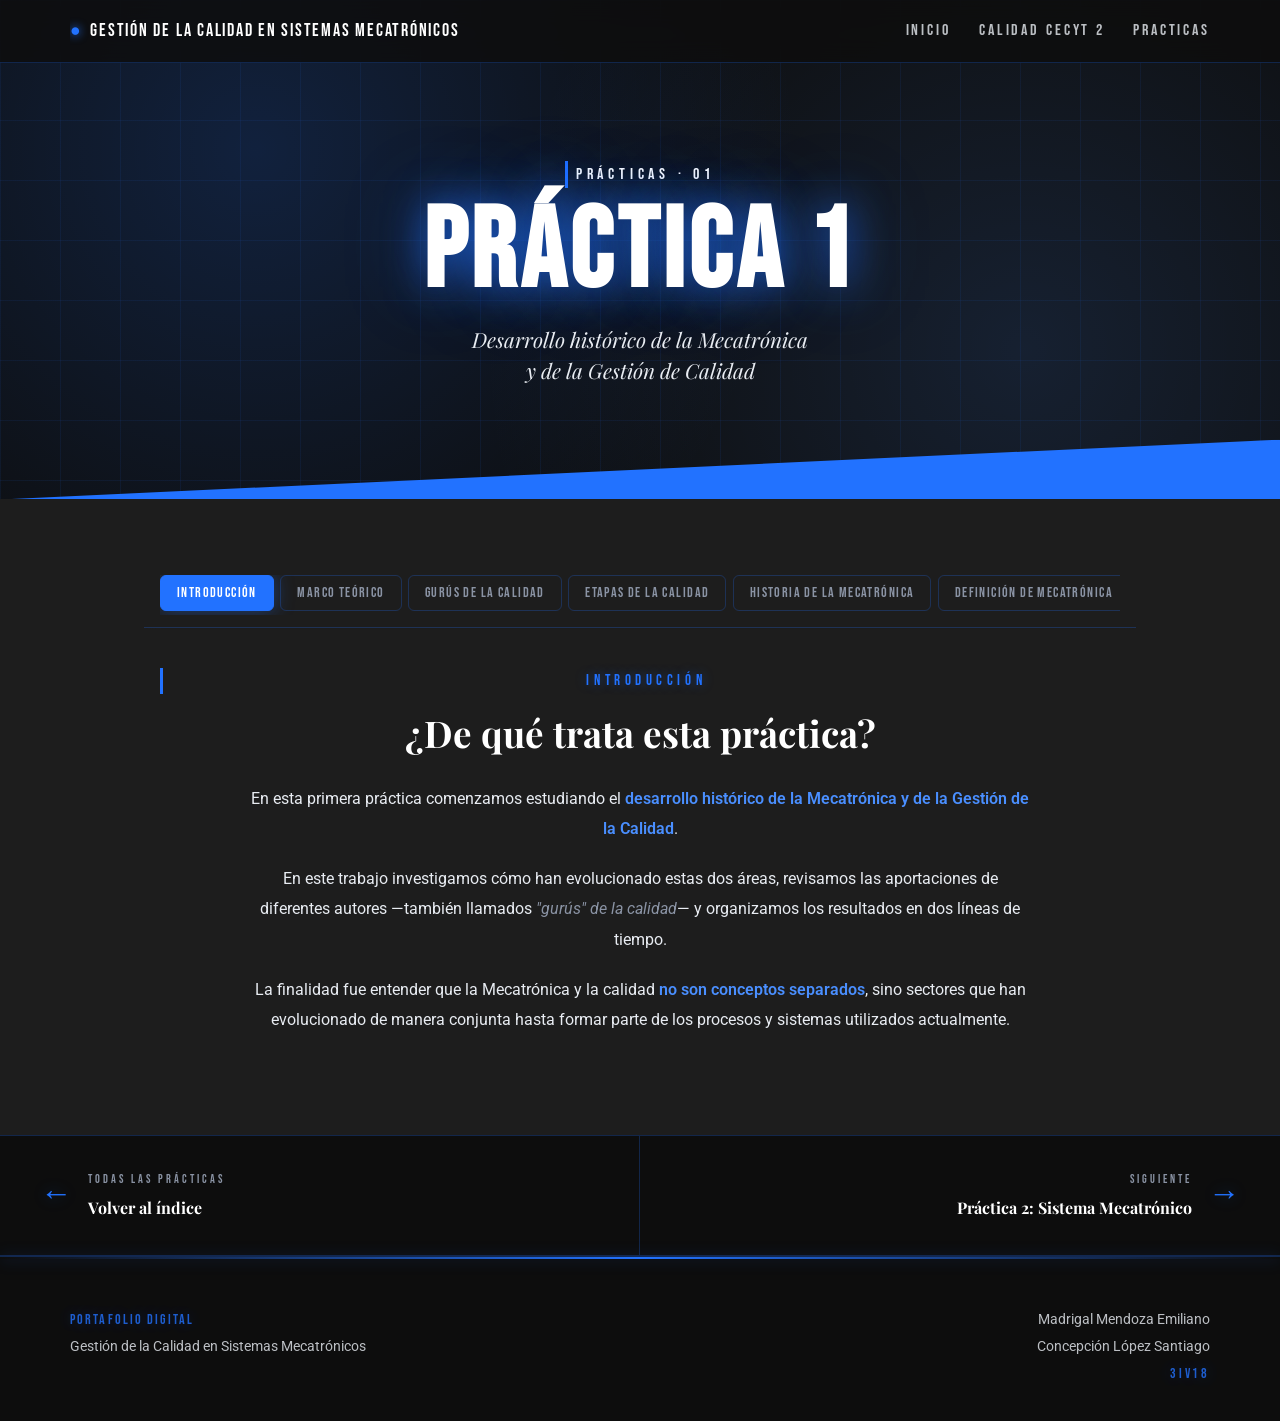
==== commit 415fcbac: "Update practica-1.html" ====
--- a/practica-1.html
+++ b/practica-1.html
@@ -19,6 +19,7 @@
     <a href="index.html" class="brand">Gestión de la Calidad en Sistemas Mecatrónicos</a>
     <div class="links">
       <a href="index.html">Inicio</a>
+      <a href="cecyt2.html">CALIDAD CECYT 2</a> <!-- NUEVO BOTÓN -->
       <a href="practicas.html">PRACTICAS</a>
     </div>
   </div>
@@ -460,4 +461,4 @@
 
 <script src="js/main.js"></script>
 </body>
-</html>+</html>
--- a/css/styles.css
+++ b/css/styles.css
@@ -16,9 +16,7 @@
 }
 
 * { box-sizing: border-box; margin: 0; padding: 0; }
-
 html { scroll-behavior: smooth; }
-
 body {
   font-family: 'Roboto', system-ui, -apple-system, sans-serif;
   color: var(--text);
@@ -27,293 +25,157 @@
   -webkit-font-smoothing: antialiased;
   overflow-x: hidden;
 }
-
 img { max-width: 100%; display: block; }
-
-.container {
-  width: min(1140px, 92%);
-  margin-inline: auto;
-}
+.container { width: min(1140px, 92%); margin-inline: auto; }
 
 /* ===== BARRA DE PROGRESO ===== */
 .scroll-progress {
-  position: fixed;
-  top: 0;
-  left: 0;
-  width: 0%;
-  height: 3px;
+  position: fixed; top: 0; left: 0; width: 0%; height: 3px;
   background: var(--neon);
   box-shadow: 0 0 12px var(--neon-glow), 0 0 4px var(--neon);
-  z-index: 999;
-  transition: width 0.1s ease-out;
+  z-index: 999; transition: width 0.1s ease-out;
 }
 
 /* ===== NAV ===== */
 .top-nav {
-  position: fixed;
-  top: 0;
-  left: 0;
-  right: 0;
-  z-index: 200;
+  position: fixed; top: 0; left: 0; right: 0; z-index: 200;
   background: rgba(13, 13, 13, 0.85);
   backdrop-filter: blur(12px);
   border-bottom: 1px solid var(--border);
 }
-
 .top-nav .container {
-  display: flex;
-  align-items: center;
-  justify-content: space-between;
-  padding: 1rem 0;
-  gap: 1rem;
-}
-
+  display: flex; align-items: center; justify-content: space-between;
+  padding: 1rem 0; gap: 1rem;
+}
 .top-nav .brand {
   font-family: 'Bebas Neue', sans-serif;
-  font-size: 1.1rem;
-  letter-spacing: 0.1em;
-  color: var(--white);
-  text-decoration: none;
-  white-space: nowrap;
-  overflow: hidden;
-  text-overflow: ellipsis;
-}
-
+  font-size: 1.1rem; letter-spacing: 0.1em;
+  color: var(--white); text-decoration: none;
+  white-space: nowrap; overflow: hidden; text-overflow: ellipsis;
+}
 .top-nav .brand::before {
-  content: "●";
-  color: var(--neon);
-  margin-right: 0.5rem;
-  text-shadow: 0 0 10px var(--neon);
-}
-
+  content: "●"; color: var(--neon);
+  margin-right: 0.5rem; text-shadow: 0 0 10px var(--neon);
+}
 .top-nav .links {
-  display: flex;
-  gap: 1.75rem;
+  display: flex; gap: 1.75rem;
   font-family: 'Bebas Neue', sans-serif;
-  font-size: 1rem;
-  letter-spacing: 0.18em;
-}
-
+  font-size: 1rem; letter-spacing: 0.18em;
+}
 .top-nav .links a {
-  color: var(--text);
-  text-decoration: none;
-  opacity: 0.8;
-  transition: opacity 0.2s, color 0.2s;
+  color: var(--text); text-decoration: none;
+  opacity: 0.8; transition: opacity 0.2s, color 0.2s;
   position: relative;
 }
-
 .top-nav .links a::after {
-  content: "";
-  position: absolute;
-  bottom: -6px;
-  left: 0;
-  width: 0;
-  height: 1px;
-  background: var(--neon);
-  box-shadow: 0 0 8px var(--neon);
-  transition: width 0.3s;
-}
-
+  content: ""; position: absolute; bottom: -6px; left: 0;
+  width: 0; height: 1px; background: var(--neon);
+  box-shadow: 0 0 8px var(--neon); transition: width 0.3s;
+}
 .top-nav .links a:hover,
-.top-nav .links a.active {
-  opacity: 1;
-  color: var(--neon);
-}
-
+.top-nav .links a.active { opacity: 1; color: var(--neon); }
 .top-nav .links a:hover::after,
-.top-nav .links a.active::after {
-  width: 100%;
-}
+.top-nav .links a.active::after { width: 100%; }
 
 /* ===== HERO ===== */
 .hero {
-  position: relative;
-  min-height: 10vh;
-  background: var(--black-deep);
-  overflow: hidden;
-  color: var(--white);
-}
-
-/* Diagonal azul neón */
+  position: relative; min-height: 100vh;
+  background: var(--black-deep); overflow: hidden; color: var(--white);
+}
 .hero::before {
-  content: "";
-  position: absolute;
-  inset: 0;
+  content: ""; position: absolute; inset: 0;
   background: linear-gradient(135deg, #1a4ecc 0%, var(--neon) 60%, #4a8fff 100%);
   clip-path: polygon(0 0, 100% 0, 100% 58%, 0 78%);
-  z-index: 0;
-  opacity: 0.95;
-}
-
-/* Grid técnico sutil */
+  z-index: 0; opacity: 0.95;
+}
 .hero::after {
-  content: "";
-  position: absolute;
-  inset: 0;
+  content: ""; position: absolute; inset: 0;
   background-image:
     linear-gradient(rgba(34, 114, 255, 0.08) 1px, transparent 1px),
     linear-gradient(90deg, rgba(34, 114, 255, 0.08) 1px, transparent 1px),
     radial-gradient(circle at 20% 30%, rgba(34, 114, 255, 0.2) 0%, transparent 50%),
     radial-gradient(circle at 80% 70%, rgba(74, 143, 255, 0.15) 0%, transparent 50%);
   background-size: 60px 60px, 60px 60px, 100% 100%, 100% 100%;
-  z-index: 1;
-  pointer-events: none;
-}
-
+  z-index: 1; pointer-events: none;
+}
 .hero .container { position: relative; z-index: 2; }
-
-.hero-content {
-  padding-top: 20vh;
-  padding-bottom: 12vh;
-  max-width: 800px;
-}
-
+.hero-content { padding-top: 20vh; padding-bottom: 12vh; max-width: 800px; }
 .hero-eyebrow {
-  font-family: 'Bebas Neue', sans-serif;
-  font-size: 1rem;
-  letter-spacing: 0.35em;
-  color: var(--white);
-  display: inline-block;
-  margin-bottom: 1.5rem;
-  padding-left: 0.5rem;
-  border-left: 3px solid var(--white);
-}
-
+  font-family: 'Bebas Neue', sans-serif; font-size: 1rem;
+  letter-spacing: 0.35em; color: var(--white);
+  display: inline-block; margin-bottom: 1.5rem;
+  padding-left: 0.5rem; border-left: 3px solid var(--white);
+}
 .hero-title {
   font-family: 'Bebas Neue', sans-serif;
   font-size: clamp(3.2rem, 11vw, 8rem);
-  line-height: 0.9;
-  letter-spacing: 0.02em;
-  margin-bottom: 1.5rem;
-  color: var(--white);
-  text-shadow:
-    0 0 40px rgba(34, 114, 255, 0.6),
-    0 0 80px rgba(34, 114, 255, 0.3);
+  line-height: 0.9; letter-spacing: 0.02em;
+  margin-bottom: 1.5rem; color: var(--white);
+  text-shadow: 0 0 40px rgba(34, 114, 255, 0.6), 0 0 80px rgba(34, 114, 255, 0.3);
   white-space: nowrap;
 }
-
 .hero-subtitle {
   font-family: 'Playfair Display', Georgia, serif;
-  font-style: italic;
-  font-size: clamp(1.2rem, 2.5vw, 1.8rem);
-  font-weight: 400;
-  line-height: 1.3;
-  color: var(--white);
-  opacity: 0.95;
-  max-width: 550px;
-}
-
-/* ===== BADGE DECORATIVO ===== */
+  font-style: italic; font-size: clamp(1.2rem, 2.5vw, 1.8rem);
+  font-weight: 400; line-height: 1.3;
+  color: var(--white); opacity: 0.95; max-width: 550px;
+}
+
+/* ===== BADGE ===== */
 .hero-badge {
-  position: absolute;
-  top: 15%;
-  right: 6%;
-  z-index: 3;
-  animation: badge-float 4s ease-in-out infinite;
-}
-
+  position: absolute; top: 15%; right: 6%;
+  z-index: 3; animation: badge-float 7s ease-in-out infinite;
+  will-change: transform;
+}
 @keyframes badge-float {
-  0%, 100% { transform: translateY(0) rotate(-8deg); }
-  50% { transform: translateY(-15px) rotate(-4deg); }
-}
-
+  0%, 100% { transform: translateY(0) rotate(-6deg); }
+  50% { transform: translateY(-10px) rotate(-3deg); }
+}
 .badge-inner {
-  width: 150px;
-  height: 150px;
-  border-radius: 50%;
-  background: var(--black-deep);
-  border: 2px solid var(--neon);
-  display: flex;
-  flex-direction: column;
-  align-items: center;
-  justify-content: center;
-  color: var(--neon);
-  font-family: 'Bebas Neue', sans-serif;
-  box-shadow:
-    0 0 30px var(--neon-glow),
-    0 0 60px rgba(34, 114, 255, 0.3),
+  width: 150px; height: 150px; border-radius: 50%;
+  background: var(--black-deep); border: 2px solid var(--neon);
+  display: flex; flex-direction: column;
+  align-items: center; justify-content: center;
+  color: var(--neon); font-family: 'Bebas Neue', sans-serif;
+  box-shadow: 0 0 30px var(--neon-glow), 0 0 60px rgba(34, 114, 255, 0.3),
     inset 0 0 20px rgba(34, 114, 255, 0.2);
 }
-
-.badge-num {
-  font-size: 2.5rem;
-  line-height: 1;
-  letter-spacing: 0.05em;
-  text-shadow: 0 0 15px var(--neon);
-}
-
-.badge-label {
-  font-size: 0.85rem;
-  letter-spacing: 0.25em;
-  margin-top: 0.3rem;
-  color: var(--white);
-  opacity: 0.85;
-}
-
-/* ===== INFO DEL HERO ===== */
-.hero-info {
-  margin-top: 2.5rem;
-  color: var(--white);
-  font-family: 'Roboto', sans-serif;
-  font-size: 0.95rem;
-  line-height: 1.7;
-}
-
+.badge-num { font-size: 2.5rem; line-height: 1; letter-spacing: 0.05em; text-shadow: 0 0 15px var(--neon); }
+.badge-label { font-size: 0.85rem; letter-spacing: 0.25em; margin-top: 0.3rem; color: var(--white); opacity: 0.85; }
+
+/* ===== INFO HERO ===== */
+.hero-info { margin-top: 2.5rem; color: var(--white); font-family: 'Roboto', sans-serif; font-size: 0.95rem; line-height: 1.7; }
 .hero-info .info-title {
-  font-family: 'Bebas Neue', sans-serif;
-  font-size: 1.1rem;
-  letter-spacing: 0.25em;
-  color: var(--white);
-  margin-bottom: 0.4rem;
-  border-bottom: 2px solid var(--neon);
-  padding-bottom: 0.3rem;
-  display: inline-block;
-  text-shadow: 0 0 10px var(--neon-glow);
-}
-
-.hero-info p {
-  opacity: 0.95;
-  margin: 0;
-}
+  font-family: 'Bebas Neue', sans-serif; font-size: 1.1rem;
+  letter-spacing: 0.25em; color: var(--white); margin-bottom: 0.4rem;
+  border-bottom: 2px solid var(--neon); padding-bottom: 0.3rem;
+  display: inline-block; text-shadow: 0 0 10px var(--neon-glow);
+}
+.hero-info p { opacity: 0.95; margin: 0; }
 
 /* ===== PARTÍCULAS ===== */
-.particles {
-  position: absolute;
-  inset: 0;
-  pointer-events: none;
-  z-index: 1;
-}
-
+.particles { position: absolute; inset: 0; pointer-events: none; z-index: 1; }
 .particle {
-  position: absolute;
-  background: var(--neon-bright);
-  border-radius: 50%;
-  box-shadow: 0 0 8px var(--neon), 0 0 16px var(--neon-glow);
+  position: absolute; background: var(--neon-bright); border-radius: 50%;
+  box-shadow: 0 0 6px var(--neon), 0 0 12px var(--neon-glow);
   animation: float linear infinite;
-}
-
+  will-change: transform, opacity;
+}
 @keyframes float {
-  0%   { transform: translateY(0) translateX(0); opacity: 0; }
-  10%  { opacity: 1; }
-  90%  { opacity: 1; }
-  100% { transform: translateY(-120vh) translateX(20px); opacity: 0; }
+  0% { transform: translateY(0) translateX(0); opacity: 0; }
+  15% { opacity: 0.9; }
+  85% { opacity: 0.9; }
+  100% { transform: translateY(-120vh) translateX(15px); opacity: 0; }
 }
 
 /* ===== INDICADOR SCROLL ===== */
 .scroll-indicator {
-  position: absolute;
-  bottom: 30px;
-  left: 50%;
-  transform: translateX(-50%);
-  color: var(--white);
-  font-size: 2rem;
-  font-weight: 700;
-  animation: bounce 2s infinite;
-  z-index: 3;
-  text-decoration: none;
-  text-shadow: 0 0 15px var(--neon);
-}
-
+  position: absolute; bottom: 30px; left: 50%;
+  transform: translateX(-50%); color: var(--white);
+  font-size: 2rem; font-weight: 700;
+  animation: bounce 2s infinite; z-index: 3;
+  text-decoration: none; text-shadow: 0 0 15px var(--neon);
+}
 @keyframes bounce {
   0%, 20%, 50%, 80%, 100% { transform: translateX(-50%) translateY(0); }
   40% { transform: translateX(-50%) translateY(-12px); }
@@ -321,509 +183,201 @@
 }
 
 /* ===== SECCIONES ===== */
-.section {
-  padding: 6rem 0;
-  position: relative;
-  background: var(--black);
-}
-
-.section-cream {
-  background: var(--black-soft);
-}
-
+.section { padding: 6rem 0; position: relative; background: var(--black); }
+.section-cream { background: var(--black-soft); }
 .section-cream::before {
-  content: "";
-  position: absolute;
-  top: 0;
-  left: 0;
-  right: 0;
-  height: 1px;
-  background: linear-gradient(90deg, transparent, var(--neon), transparent);
-}
-
-/* ===== CINTA DE TÍTULO ===== */
-.section-head {
-  margin-bottom: 3rem;
-  display: flex;
-  justify-content: flex-start;
-}
-
+  content: ""; position: absolute; top: 0; left: 0; right: 0;
+  height: 1px; background: linear-gradient(90deg, transparent, var(--neon), transparent);
+}
+
+/* ===== CINTA ===== */
+.section-head { margin-bottom: 3rem; display: flex; justify-content: flex-start; }
 .ribbon {
-  display: inline-block;
-  position: relative;
-  background: var(--neon);
-  color: var(--white);
-  font-family: 'Bebas Neue', sans-serif;
-  font-size: 1.8rem;
-  letter-spacing: 0.15em;
-  padding: 0.5rem 2.5rem;
+  display: inline-block; position: relative;
+  background: var(--neon); color: var(--white);
+  font-family: 'Bebas Neue', sans-serif; font-size: 1.8rem;
+  letter-spacing: 0.15em; padding: 0.5rem 2.5rem;
   transform: rotate(-2deg);
   box-shadow: 4px 4px 0 rgba(0, 0, 0, 0.5), 0 0 20px var(--neon-glow);
 }
-
-.ribbon::before,
-.ribbon::after {
-  content: "";
-  position: absolute;
-  top: 0;
-  bottom: 0;
-  width: 20px;
-  background: var(--neon);
-}
-
-.ribbon::before {
-  left: -20px;
-  clip-path: polygon(100% 0, 100% 100%, 0 50%);
-}
-
-.ribbon::after {
-  right: -20px;
-  clip-path: polygon(0 0, 0 100%, 100% 50%);
-}
-
-.ribbon-amber {
-  background: var(--white);
-  color: var(--black-deep);
-  box-shadow: 4px 4px 0 rgba(0, 0, 0, 0.5), 0 0 20px rgba(255, 255, 255, 0.3);
-}
-.ribbon-amber::before,
-.ribbon-amber::after {
-  background: var(--white);
-}
-
-.ribbon-navy {
-  background: var(--neon-bright);
-  color: var(--white);
-  box-shadow: 4px 4px 0 rgba(0, 0, 0, 0.5), 0 0 25px var(--neon-glow);
-}
-.ribbon-navy::before,
-.ribbon-navy::after {
-  background: var(--neon-bright);
-}
+.ribbon::before, .ribbon::after {
+  content: ""; position: absolute; top: 0; bottom: 0;
+  width: 20px; background: var(--neon);
+}
+.ribbon::before { left: -20px; clip-path: polygon(100% 0, 100% 100%, 0 50%); }
+.ribbon::after { right: -20px; clip-path: polygon(0 0, 0 100%, 100% 50%); }
 
 /* ===== SPLIT ===== */
-.split {
-  display: grid;
-  grid-template-columns: 1fr 1fr;
-  gap: 4rem;
-  align-items: center;
-}
-
-.split.reverse {
-  direction: rtl;
-}
-.split.reverse > * {
-  direction: ltr;
-}
-
+.split { display: grid; grid-template-columns: 1fr 1fr; gap: 4rem; align-items: center; }
+.split.reverse { direction: rtl; }
+.split.reverse > * { direction: ltr; }
 .split h2 {
   font-family: 'Playfair Display', Georgia, serif;
   font-size: clamp(1.6rem, 3vw, 2.3rem);
-  color: var(--white);
-  font-weight: 700;
-  line-height: 1.25;
-  margin-bottom: 1.25rem;
-}
-
-.split p {
-  color: var(--text-muted);
-  margin-bottom: 1rem;
-  font-size: 1rem;
-}
-
-.split p strong {
-  color: var(--neon-bright);
-  font-weight: 600;
-}
-
-/* Media con marco */
-.media {
-  position: relative;
-  padding: 1rem;
-}
-
+  color: var(--white); font-weight: 700;
+  line-height: 1.25; margin-bottom: 1.25rem;
+}
+.split p { color: var(--text-muted); margin-bottom: 1rem; font-size: 1rem; }
+.split p strong { color: var(--neon-bright); font-weight: 600; }
+.media { position: relative; padding: 1rem; }
 .media img {
   border-radius: 4px;
-  box-shadow:
-    12px 12px 0 var(--neon),
-    12px 12px 0 1px rgba(0, 0, 0, 0.4),
-    0 0 40px var(--neon-glow);
-  width: 100%;
-  height: auto;
-  transition: transform 0.4s ease;
-}
-
-.media:hover img {
-  transform: translate(-4px, -4px);
-}
-
-.media-tag {
-  position: absolute;
-  bottom: -10px;
-  left: 1rem;
-  background: var(--black-deep);
-  color: var(--neon);
-  font-family: 'Bebas Neue', sans-serif;
-  font-size: 0.9rem;
-  letter-spacing: 0.15em;
-  padding: 0.35rem 1rem;
-  transform: rotate(-1.5deg);
-  border: 1px solid var(--neon);
-  box-shadow: 0 0 15px var(--neon-glow);
-}
-
+  box-shadow: 12px 12px 0 var(--neon), 12px 12px 0 1px rgba(0, 0, 0, 0.4), 0 0 40px var(--neon-glow);
+  width: 100%; height: auto; transition: transform 0.4s ease;
+}
+.media:hover img { transform: translate(-4px, -4px); }
 .media.logo img {
   box-shadow: 0 0 40px var(--neon-glow);
-  max-width: 240px;
-  margin: 0 auto;
-  padding: 1rem;
-  border: 2px dashed var(--neon);
-  border-radius: 50%;
+  max-width: 240px; margin: 0 auto; padding: 1rem;
+  border: 2px dashed var(--neon); border-radius: 50%;
   background: var(--black-deep);
-}
-
-/* ===== LEYENDA ===== */
-.section-lead {
-  color: var(--text-muted);
-  margin-bottom: 2rem;
-  font-size: 1rem;
-  max-width: 60ch;
 }
 
 /* ===== ESTADÍSTICAS ===== */
 .stats {
-  position: relative;
-  background: var(--black-deep);
-  color: var(--white);
-  padding: 5rem 0;
-  overflow: hidden;
-  border-top: 1px solid var(--border);
-  border-bottom: 1px solid var(--border);
-}
-
+  position: relative; background: var(--black-deep); color: var(--white);
+  padding: 5rem 0; overflow: hidden;
+  border-top: 1px solid var(--border); border-bottom: 1px solid var(--border);
+}
 .stats::before {
-  content: "";
-  position: absolute;
-  inset: 0;
+  content: ""; position: absolute; inset: 0;
   background:
     linear-gradient(rgba(34, 114, 255, 0.05) 1px, transparent 1px),
     linear-gradient(90deg, rgba(34, 114, 255, 0.05) 1px, transparent 1px);
-  background-size: 40px 40px;
-  pointer-events: none;
-}
-
+  background-size: 40px 40px; pointer-events: none;
+}
 .stats-grid {
-  position: relative;
-  display: grid;
+  position: relative; display: grid;
   grid-template-columns: repeat(auto-fit, minmax(180px, 1fr));
-  gap: 2rem;
-  text-align: center;
-}
-
-.stat {
-  position: relative;
-  padding: 1.5rem 0;
-}
-
+  gap: 2rem; text-align: center;
+}
+.stat { position: relative; padding: 1.5rem 0; }
 .stat:not(:last-child)::after {
-  content: "";
-  position: absolute;
-  right: -1rem;
-  top: 20%;
-  bottom: 20%;
-  width: 1px;
-  background: var(--border);
-}
-
+  content: ""; position: absolute; right: -1rem; top: 20%; bottom: 20%;
+  width: 1px; background: var(--border);
+}
 .stat .num {
-  font-family: 'Bebas Neue', sans-serif;
-  font-size: 4.5rem;
-  font-weight: 400;
-  color: var(--neon);
-  display: block;
-  line-height: 1;
-  letter-spacing: 0.05em;
+  font-family: 'Bebas Neue', sans-serif; font-size: 4.5rem;
+  font-weight: 400; color: var(--neon); display: block;
+  line-height: 1; letter-spacing: 0.05em;
   text-shadow: 0 0 25px var(--neon-glow);
 }
-
 .stat .label {
-  font-family: 'Bebas Neue', sans-serif;
-  font-size: 0.95rem;
-  opacity: 0.85;
-  margin-top: 0.5rem;
-  letter-spacing: 0.2em;
-  text-transform: uppercase;
-  display: block;
-  color: var(--text-muted);
-}
-
-/* ===== TARJETAS DE TEMAS ===== */
-.topics-grid {
-  display: grid;
-  grid-template-columns: repeat(auto-fit, minmax(240px, 1fr));
-  gap: 1.5rem;
-  margin-top: 2.5rem;
-}
-
+  font-family: 'Bebas Neue', sans-serif; font-size: 0.95rem;
+  opacity: 0.85; margin-top: 0.5rem; letter-spacing: 0.2em;
+  text-transform: uppercase; display: block; color: var(--text-muted);
+}
+
+/* ===== TOPICS ===== */
+.topics-grid { display: grid; grid-template-columns: repeat(auto-fit, minmax(240px, 1fr)); gap: 1.5rem; margin-top: 2.5rem; }
 .topic-card {
   position: relative;
-  background: var(--black-soft);
-  border: 1px solid var(--border);
-  border-radius: var(--radius);
-  padding: 2.5rem 1.5rem 1.75rem;
-  overflow: hidden;
-  transition: transform 0.3s, box-shadow 0.3s, border-color 0.3s;
-  box-shadow: 0 0 0 transparent;
-}
-
+  background: linear-gradient(160deg, var(--black-soft), var(--black-deep));
+  border: 1px solid var(--border); border-radius: 16px;
+  padding: 2.5rem 1.5rem 1.75rem; overflow: hidden;
+  transition: all 0.4s cubic-bezier(0.2, 0.9, 0.3, 1.2);
+  box-shadow: 0 8px 25px rgba(0,0,0,0.2);
+}
+.topic-card::before {
+  content: ""; position: absolute; top: 0; right: 0;
+  width: 80px; height: 80px;
+  background: linear-gradient(135deg, #2272ff, #4a8fff);
+  clip-path: polygon(100% 0, 0 0, 100% 100%); opacity: 0.9;
+  transition: all 0.4s;
+}
 .topic-card:hover {
-  transform: translateY(-6px);
+  transform: translateY(-10px) scale(1.02);
   border-color: var(--neon);
-  box-shadow:
-    0 0 30px var(--neon-glow),
-    inset 0 0 30px rgba(34, 114, 255, 0.05);
-}
-
-.topic-card::before {
-  content: "";
-  position: absolute;
-  top: 0;
-  right: 0;
-  width: 60px;
-  height: 60px;
-  background: var(--neon);
-  clip-path: polygon(100% 0, 0 0, 100% 100%);
-  opacity: 0.85;
-}
-
+  box-shadow: 0 20px 50px rgba(0,0,0,0.4), 0 0 40px var(--neon-glow);
+}
+.topic-card:hover::before { width: 100px; height: 100px; }
 .topic-num {
-  position: absolute;
-  top: 0.6rem;
-  right: 0.9rem;
-  font-family: 'Bebas Neue', sans-serif;
-  font-size: 1.1rem;
-  color: var(--white);
-  z-index: 2;
-  letter-spacing: 0.1em;
-}
-
-.topic-card .icon {
-  font-size: 2.5rem;
-  margin-bottom: 1rem;
-  display: block;
-  filter: drop-shadow(0 0 12px var(--neon-glow));
-}
-
-.topic-card h3 {
-  font-family: 'Bebas Neue', sans-serif;
-  color: var(--white);
-  font-size: 1.3rem;
-  letter-spacing: 0.05em;
-  margin-bottom: 0.5rem;
-  line-height: 1.15;
-}
-
-.topic-card p {
-  font-size: 0.92rem;
-  color: var(--text-muted);
-  margin: 0;
-}
+  position: absolute; top: 0.75rem; right: 1rem;
+  font-family: 'Bebas Neue', sans-serif; font-size: 1.2rem;
+  color: var(--white); z-index: 2; letter-spacing: 0.1em;
+  text-shadow: 0 2px 8px rgba(0,0,0,0.4);
+}
+.topic-card .icon { font-size: 3rem; margin-bottom: 1.25rem; display: block; filter: drop-shadow(0 0 15px var(--neon-glow)); transition: transform 0.4s; position: relative; z-index: 1; }
+.topic-card:hover .icon { transform: scale(1.15) rotate(-8deg); }
+.topic-card h3 { font-family: 'Bebas Neue', sans-serif; color: var(--white); font-size: 1.35rem; letter-spacing: 0.05em; margin-bottom: 0.6rem; line-height: 1.15; position: relative; z-index: 1; }
+.topic-card p { font-size: 0.92rem; color: var(--text-muted); margin: 0; position: relative; z-index: 1; line-height: 1.6; }
 
 /* ===== BARRA PRÁCTICAS ===== */
 .practices-bar {
-  position: relative;
-  display: flex;
-  align-items: center;
-  justify-content: center;
-  gap: 1rem;
-  background: var(--black-deep);
-  color: var(--white);
-  text-align: center;
-  padding: 1.8rem;
-  text-decoration: none;
-  font-family: 'Bebas Neue', sans-serif;
-  letter-spacing: 0.25em;
-  font-size: 1.4rem;
-  text-transform: uppercase;
-  overflow: hidden;
-  border-top: 1px solid var(--border);
-  border-bottom: 1px solid var(--border);
+  position: relative; display: flex; align-items: center; justify-content: center;
+  gap: 1rem; background: var(--black-deep); color: var(--white);
+  text-align: center; padding: 1.8rem; text-decoration: none;
+  font-family: 'Bebas Neue', sans-serif; letter-spacing: 0.25em;
+  font-size: 1.4rem; text-transform: uppercase; overflow: hidden;
+  border-top: 1px solid var(--border); border-bottom: 1px solid var(--border);
   transition: background 0.25s;
 }
-
 .practices-bar::before {
-  content: "";
-  position: absolute;
-  inset: 0;
-  background: repeating-linear-gradient(
-    -45deg,
-    transparent 0,
-    transparent 20px,
-    rgba(34, 114, 255, 0.15) 20px,
-    rgba(34, 114, 255, 0.15) 22px
-  );
+  content: ""; position: absolute; inset: 0;
+  background: repeating-linear-gradient(-45deg, transparent 0, transparent 20px, rgba(34, 114, 255, 0.15) 20px, rgba(34, 114, 255, 0.15) 22px);
   transition: transform 0.4s;
 }
-
-.practices-bar:hover {
-  background: var(--neon);
-  box-shadow: 0 0 40px var(--neon-glow);
-}
-
-.practices-bar:hover::before {
-  transform: translateX(20px);
-}
-
-.practices-bar span {
-  position: relative;
-  z-index: 2;
-}
-
-.practices-bar .arrow {
-  font-size: 1.6rem;
-  transition: transform 0.3s;
-}
-
-.practices-bar:hover .arrow {
-  transform: translateX(10px);
-}
+.practices-bar:hover { background: var(--neon); box-shadow: 0 0 40px var(--neon-glow); }
+.practices-bar:hover::before { transform: translateX(20px); }
+.practices-bar span { position: relative; z-index: 2; }
+.practices-bar .arrow { font-size: 1.6rem; transition: transform 0.3s; }
+.practices-bar:hover .arrow { transform: translateX(10px); }
 
 /* ===== FOOTER ===== */
 .footer {
-  background: var(--black-deep);
-  color: var(--text);
-  padding: 3rem 0 2rem;
-  position: relative;
+  background: var(--black-deep); color: var(--text);
+  padding: 3rem 0 2rem; position: relative;
   border-top: 1px solid var(--border);
 }
-
 .footer::before {
-  content: "";
-  position: absolute;
-  top: 0;
-  left: 0;
-  right: 0;
-  height: 2px;
-  background: linear-gradient(90deg, transparent, var(--neon), transparent);
+  content: ""; position: absolute; top: 0; left: 0; right: 0;
+  height: 2px; background: linear-gradient(90deg, transparent, var(--neon), transparent);
   box-shadow: 0 0 15px var(--neon-glow);
 }
-
-.footer .container {
-  display: flex;
-  justify-content: space-between;
-  align-items: flex-start;
-  gap: 2rem;
-  flex-wrap: wrap;
-}
-
-.footer-brand {
-  font-family: 'Bebas Neue', sans-serif;
-  font-size: 1.5rem;
-  letter-spacing: 0.15em;
-  color: var(--neon);
-  margin-bottom: 0.3rem;
-  text-shadow: 0 0 15px var(--neon-glow);
-}
-
-.footer p {
-  margin: 0.2rem 0;
-  font-size: 0.88rem;
-  opacity: 0.8;
-}
-
-.footer-right {
-  text-align: right;
-}
-
-.footer-group {
-  font-family: 'Bebas Neue', sans-serif;
-  font-size: 1.3rem;
-  letter-spacing: 0.2em;
-  color: var(--neon);
-  margin-top: 0.5rem;
-  text-shadow: 0 0 15px var(--neon-glow);
-}
-
-/* ===== BOTÓN VOLVER ARRIBA ===== */
+.footer .container { display: flex; justify-content: space-between; align-items: flex-start; gap: 2rem; flex-wrap: wrap; }
+.footer-brand { font-family: 'Bebas Neue', sans-serif; font-size: 1.5rem; letter-spacing: 0.15em; color: var(--neon); margin-bottom: 0.3rem; text-shadow: 0 0 15px var(--neon-glow); }
+.footer p { margin: 0.2rem 0; font-size: 0.88rem; opacity: 0.8; }
+.footer-right { text-align: right; }
+.footer-group { font-family: 'Bebas Neue', sans-serif; font-size: 1.3rem; letter-spacing: 0.2em; color: var(--neon); margin-top: 0.5rem; text-shadow: 0 0 15px var(--neon-glow); }
+
+/* ===== BACK TOP ===== */
 .back-top {
-  position: fixed;
-  bottom: 30px;
-  right: 30px;
-  width: 52px;
-  height: 52px;
-  background: var(--black-deep);
-  color: var(--neon);
-  border: 2px solid var(--neon);
-  border-radius: 50%;
-  cursor: pointer;
-  display: flex;
-  align-items: center;
-  justify-content: center;
-  font-size: 1.4rem;
-  font-weight: 700;
-  opacity: 0;
-  pointer-events: none;
+  position: fixed; bottom: 30px; right: 30px;
+  width: 52px; height: 52px;
+  background: var(--black-deep); color: var(--neon);
+  border: 2px solid var(--neon); border-radius: 50%;
+  cursor: pointer; display: flex; align-items: center; justify-content: center;
+  font-size: 1.4rem; font-weight: 700;
+  opacity: 0; pointer-events: none;
   transition: opacity 0.3s, transform 0.3s, background 0.3s, color 0.3s;
-  z-index: 500;
-  box-shadow: 0 0 20px var(--neon-glow);
-}
-
-.back-top.show {
-  opacity: 1;
-  pointer-events: auto;
-}
-
+  z-index: 500; box-shadow: 0 0 20px var(--neon-glow);
+}
+.back-top.show { opacity: 1; pointer-events: auto; }
 .back-top:hover {
-  background: var(--neon);
-  color: var(--white);
+  background: var(--neon); color: var(--white);
   transform: translateY(-4px) scale(1.05);
   box-shadow: 0 0 30px var(--neon);
 }
 
-/* ===== ANIMACIONES SCROLL ===== */
-.reveal {
-  opacity: 0;
-  transform: translateY(40px);
-  transition: opacity 0.8s ease, transform 0.8s ease;
-}
-
-.reveal.visible {
-  opacity: 1;
-  transform: translateY(0);
-}
-
+/* ===== REVEAL ===== */
+.reveal { opacity: 0; transform: translateY(40px); transition: opacity 0.8s ease, transform 0.8s ease; }
+.reveal.visible { opacity: 1; transform: translateY(0); }
 .reveal-delay-1 { transition-delay: 0.15s; }
 .reveal-delay-2 { transition-delay: 0.30s; }
 .reveal-delay-3 { transition-delay: 0.45s; }
-
-.reveal-left {
-  opacity: 0;
-  transform: translateX(-60px);
-  transition: opacity 0.8s ease, transform 0.8s ease;
-}
+.reveal-left { opacity: 0; transform: translateX(-60px); transition: opacity 0.8s ease, transform 0.8s ease; }
 .reveal-left.visible { opacity: 1; transform: translateX(0); }
-
-.reveal-right {
-  opacity: 0;
-  transform: translateX(60px);
-  transition: opacity 0.8s ease, transform 0.8s ease;
-}
+.reveal-right { opacity: 0; transform: translateX(60px); transition: opacity 0.8s ease, transform 0.8s ease; }
 .reveal-right.visible { opacity: 1; transform: translateX(0); }
 
-/* ===== HERO DE PÁGINAS INTERNAS (PRÁCTICAS) ===== */
+/* ===== PAGE HERO ===== */
 .page-hero {
-  position: relative;
-  background: var(--black-deep);
-  color: var(--white);
-  padding: 10rem 0 7rem;
-  overflow: hidden;
-  text-align: center;
-}
-
+  position: relative; background: var(--black-deep);
+  color: var(--white); padding: 10rem 0 7rem;
+  overflow: hidden; text-align: center;
+}
 .page-hero::before {
-  content: "";
-  position: absolute;
-  inset: 0;
+  content: ""; position: absolute; inset: 0;
   background-image:
     linear-gradient(rgba(34, 114, 255, 0.08) 1px, transparent 1px),
     linear-gradient(90deg, rgba(34, 114, 255, 0.08) 1px, transparent 1px),
@@ -832,3289 +386,488 @@
   background-size: 60px 60px, 60px 60px, 100% 100%, 100% 100%;
   pointer-events: none;
 }
-
 .page-hero-shape {
-  position: absolute;
-  bottom: -1px;
-  left: 0;
-  right: 0;
-  height: 60px;
-  background: var(--neon);
+  position: absolute; bottom: -1px; left: 0; right: 0;
+  height: 60px; background: var(--neon);
   clip-path: polygon(0 100%, 100% 0, 100% 100%);
   box-shadow: 0 0 30px var(--neon-glow);
 }
-
 .page-hero .container { position: relative; z-index: 2; }
-
 .page-eyebrow {
-  font-family: 'Bebas Neue', sans-serif;
-  font-size: 1rem;
-  letter-spacing: 0.3em;
-  color: var(--white);
-  display: inline-block;
-  margin-bottom: 1rem;
-  padding-left: 0.5rem;
-  border-left: 3px solid var(--neon);
-}
-
+  font-family: 'Bebas Neue', sans-serif; font-size: 1rem;
+  letter-spacing: 0.3em; color: var(--white);
+  display: inline-block; margin-bottom: 1rem;
+  padding-left: 0.5rem; border-left: 3px solid var(--neon);
+}
 .page-title {
   font-family: 'Bebas Neue', sans-serif;
   font-size: clamp(3.5rem, 10vw, 7rem);
-  line-height: 0.9;
-  letter-spacing: 0.04em;
-  margin-bottom: 1.2rem;
-  color: var(--white);
-  text-shadow:
-    0 0 40px rgba(34, 114, 255, 0.7),
-    0 0 80px rgba(34, 114, 255, 0.4);
-}
-
+  line-height: 0.9; letter-spacing: 0.04em;
+  margin-bottom: 1.2rem; color: var(--white);
+  text-shadow: 0 0 40px rgba(34, 114, 255, 0.7), 0 0 80px rgba(34, 114, 255, 0.4);
+}
 .page-subtitle {
   font-family: 'Playfair Display', Georgia, serif;
-  font-style: italic;
-  font-size: clamp(1rem, 2vw, 1.3rem);
-  line-height: 1.5;
-  opacity: 0.9;
-  color: var(--text);
-  max-width: 600px;
-  margin: 0 auto;
-}
-
-/* ===== SECCIÓN DE PRÁCTICAS ===== */
-.practices-section {
-  padding: 6rem 0;
-  background: var(--black);
-}
-
-.practices-grid {
-  display: grid;
-  grid-template-columns: repeat(auto-fit, minmax(240px, 1fr));
-  gap: 2rem;
-  margin-top: 1rem;
-}
-
-/* ===== TARJETA DE PRÁCTICA ===== */
+  font-style: italic; font-size: clamp(1rem, 2vw, 1.3rem);
+  line-height: 1.5; opacity: 0.9; color: var(--text);
+  max-width: 600px; margin: 0 auto;
+}
+
+/* ===== PRACTICES ===== */
+.practices-section { padding: 6rem 0; background: var(--black); }
+.practices-grid { display: grid; grid-template-columns: repeat(auto-fit, minmax(240px, 1fr)); gap: 2rem; margin-top: 1rem; }
 .practice-card {
-  display: flex;
-  flex-direction: column;
-  background: var(--black-soft);
-  border: 1px solid var(--border);
-  border-radius: var(--radius);
-  text-decoration: none;
-  color: inherit;
-  overflow: hidden;
-  transition: transform 0.3s, box-shadow 0.3s, border-color 0.3s;
-}
-
+  display: flex; flex-direction: column;
+  background: linear-gradient(160deg, var(--black-soft), var(--black-deep));
+  border: 1px solid var(--border); border-radius: 16px;
+  text-decoration: none; color: inherit; overflow: hidden;
+  transition: all 0.4s cubic-bezier(0.2, 0.9, 0.3, 1.2);
+  box-shadow: 0 10px 30px rgba(0,0,0,0.2);
+  position: relative;
+}
+.practice-card::before {
+  content: ""; position: absolute; top: 0; left: 0; right: 0;
+  height: 3px;
+  background: linear-gradient(90deg, #2272ff, #e91e63, #16a085);
+  transform: scaleX(0); transform-origin: left;
+  transition: transform 0.5s; z-index: 5;
+}
+.practice-card:hover::before { transform: scaleX(1); }
 .practice-card:hover {
-  transform: translateY(-6px);
+  transform: translateY(-10px) scale(1.02);
   border-color: var(--neon);
-  box-shadow:
-    0 0 40px var(--neon-glow),
-    inset 0 0 30px rgba(34, 114, 255, 0.05);
-}
-
+  box-shadow: 0 25px 55px rgba(0,0,0,0.4), 0 0 40px var(--neon-glow);
+}
 .practice-img {
-  position: relative;
-  height: 160px;
-  display: flex;
-  align-items: center;
-  justify-content: center;
-  overflow: hidden;
-  border-bottom: 1px solid var(--border);
+  position: relative; height: 170px;
+  display: flex; align-items: center; justify-content: center;
+  overflow: hidden; border-bottom: 1px solid var(--border);
   background:
-    linear-gradient(135deg, rgba(34, 114, 255, 0.15) 0%, rgba(34, 114, 255, 0.02) 100%),
-    repeating-linear-gradient(
-      45deg,
-      transparent 0,
-      transparent 15px,
-      rgba(34, 114, 255, 0.06) 15px,
-      rgba(34, 114, 255, 0.06) 17px
-    );
-}
-
-.practice-img-icon {
-  font-size: 3.5rem;
-  filter: drop-shadow(0 0 15px var(--neon-glow));
-  transition: transform 0.4s ease;
-  z-index: 2;
-}
-
-.practice-card:hover .practice-img-icon {
-  transform: scale(1.15) rotate(-5deg);
-  filter: drop-shadow(0 0 25px var(--neon));
-}
-
+    linear-gradient(135deg, rgba(34, 114, 255, 0.2) 0%, rgba(34, 114, 255, 0.02) 100%),
+    repeating-linear-gradient(45deg, transparent 0, transparent 15px, rgba(34, 114, 255, 0.08) 15px, rgba(34, 114, 255, 0.08) 17px);
+}
+.practice-img-icon { font-size: 4rem; filter: drop-shadow(0 0 20px var(--neon-glow)); transition: transform 0.5s cubic-bezier(0.2, 0.9, 0.3, 1.2); z-index: 2; position: relative; }
+.practice-card:hover .practice-img-icon { transform: scale(1.25) rotate(-10deg); filter: drop-shadow(0 0 35px var(--neon)); }
 .practice-img-tag {
-  position: absolute;
-  top: 12px;
-  left: 12px;
-  background: var(--neon);
+  position: absolute; top: 14px; left: 14px;
+  background: linear-gradient(135deg, #2272ff, #1a4ecc);
   color: var(--white);
-  font-family: 'Bebas Neue', sans-serif;
-  font-size: 0.85rem;
-  letter-spacing: 0.15em;
-  padding: 0.3rem 0.8rem;
-  box-shadow: 0 0 15px var(--neon-glow);
+  font-family: 'Bebas Neue', sans-serif; font-size: 0.85rem;
+  letter-spacing: 0.15em; padding: 0.35rem 0.85rem;
+  border-radius: 6px;
+  box-shadow: 0 4px 15px var(--neon-glow), inset 0 1px 0 rgba(255,255,255,0.2);
   z-index: 3;
 }
-
-.practice-body {
-  padding: 1.5rem 1.25rem 1.75rem;
-  display: flex;
-  flex-direction: column;
-  flex-grow: 1;
-}
-
-.practice-body h3 {
-  font-family: 'Playfair Display', Georgia, serif;
-  font-size: 1.15rem;
-  font-weight: 700;
-  color: var(--white);
-  line-height: 1.3;
-  margin-bottom: 1rem;
-  flex-grow: 1;
-}
-
-.practice-link {
-  font-family: 'Bebas Neue', sans-serif;
-  font-size: 1rem;
-  letter-spacing: 0.15em;
-  color: var(--neon);
-  transition: letter-spacing 0.3s, color 0.3s, text-shadow 0.3s;
-}
-
-.practice-card:hover .practice-link {
-  letter-spacing: 0.22em;
-  color: var(--neon-bright);
-  text-shadow: 0 0 15px var(--neon);
-}
-
-/* ===== RESPONSIVE ===== */
-@media (max-width: 800px) {
-  .split { grid-template-columns: 1fr; gap: 2.5rem; }
-  .split.reverse { direction: ltr; }
-  .top-nav .brand { font-size: 0.9rem; max-width: 55%; }
-  .top-nav .links { gap: 1rem; font-size: 0.85rem; }
-  .hero { min-height: 90vh; }
-  .hero-content { padding-top: 18vh; padding-bottom: 12vh; }
-  .hero-title { white-space: normal; font-size: clamp(2.8rem, 16vw, 5rem); }
-  .hero-info { margin-top: 1.5rem; font-size: 0.88rem; }
-  .hero-badge {
-    top: 10%;
-    right: 4%;
-    transform: scale(0.65);
-  }
-  .footer .container { flex-direction: column; }
-  .footer-right { text-align: left; }
-  .stat:not(:last-child)::after { display: none; }
-  .ribbon { font-size: 1.3rem; padding: 0.4rem 1.5rem; }
-  .ribbon::before, .ribbon::after { width: 15px; }
-  .ribbon::before { left: -15px; }
-  .ribbon::after { right: -15px; }
-  .page-hero { padding: 8rem 0 5rem; }
-  .page-title { font-size: clamp(2.8rem, 14vw, 5rem); }
-  .practices-grid { grid-template-columns: 1fr; gap: 1.5rem; }
-  .practice-img { height: 140px; }
-}
-
-/* ===== ACCESIBILIDAD ===== */
-@media (prefers-reduced-motion: reduce) {
-  *, *::before, *::after {
-    animation-duration: 0.01ms !important;
-    transition-duration: 0.01ms !important;
-  }
-  .reveal, .reveal-left, .reveal-right { opacity: 1; transform: none; }
-}
-/* ===== CONTENIDO DE PRÁCTICA ===== */
-.practice-content {
-  padding: 4rem 0 5rem;
-}
-
-.container-narrow {
-  width: min(960px, 94%);
-}
-
+.practice-body { padding: 1.75rem 1.5rem 2rem; display: flex; flex-direction: column; flex-grow: 1; }
+.practice-body h3 { font-family: 'Playfair Display', Georgia, serif; font-size: 1.2rem; font-weight: 700; color: var(--white); line-height: 1.35; margin-bottom: 1.25rem; flex-grow: 1; }
+.practice-link { font-family: 'Bebas Neue', sans-serif; font-size: 1rem; letter-spacing: 0.18em; color: var(--neon); transition: letter-spacing 0.35s, color 0.35s, text-shadow 0.35s; display: inline-flex; align-items: center; gap: 0.5rem; }
+.practice-card:hover .practice-link { letter-spacing: 0.25em; color: var(--neon-bright); text-shadow: 0 0 15px var(--neon); }
+
+/* ===== CONTENIDO PRÁCTICA ===== */
+.practice-content { padding: 4rem 0 5rem; }
+.container-narrow { width: min(960px, 94%); }
 .content-label {
-  font-family: 'Bebas Neue', sans-serif;
-  font-size: 0.95rem;
-  letter-spacing: 0.3em;
-  color: var(--neon);
-  display: inline-block;
-  margin-bottom: 1rem;
-  padding-left: 0.6rem;
-  border-left: 3px solid var(--neon);
+  font-family: 'Bebas Neue', sans-serif; font-size: 0.95rem;
+  letter-spacing: 0.3em; color: var(--neon);
+  display: inline-block; margin-bottom: 1rem;
+  padding-left: 0.6rem; border-left: 3px solid var(--neon);
   text-shadow: 0 0 12px var(--neon-glow);
 }
-
 .content-title {
   font-family: 'Playfair Display', Georgia, serif;
   font-size: clamp(1.6rem, 3vw, 2.3rem);
-  color: var(--white);
-  font-weight: 700;
-  line-height: 1.25;
-  margin-bottom: 1.75rem;
-}
-
+  color: var(--white); font-weight: 700;
+  line-height: 1.25; margin-bottom: 1.75rem;
+}
 .sub-title {
   font-family: 'Playfair Display', Georgia, serif;
-  font-size: 1.25rem;
-  color: var(--neon-bright);
-  font-weight: 700;
-  margin: 2rem 0 0.75rem;
-  padding-bottom: 0.4rem;
-  border-bottom: 1px solid var(--border);
-}
-
-.content-lead {
-  font-size: 1rem;
-  color: var(--text-muted);
-  margin-bottom: 2rem;
-}
+  font-size: 1.25rem; color: var(--neon-bright);
+  font-weight: 700; margin: 2rem 0 0.75rem;
+  padding-bottom: 0.4rem; border-bottom: 1px solid var(--border);
+}
+.sub-title-center {
+  font-family: 'Playfair Display', Georgia, serif;
+  font-size: 1.3rem; color: var(--neon-bright);
+  font-weight: 700; margin: 2.5rem auto 1rem;
+  padding-bottom: 0.5rem; text-align: center;
+  position: relative; display: block; max-width: fit-content;
+}
+.sub-title-center::after {
+  content: ""; position: absolute; bottom: 0;
+  left: 50%; transform: translateX(-50%);
+  width: 60px; height: 3px; background: var(--neon);
+  border-radius: 2px; box-shadow: 0 0 12px var(--neon-glow);
+}
+.content-lead { font-size: 1rem; color: var(--text-muted); margin-bottom: 2rem; }
 .content-lead strong { color: var(--neon-bright); }
-
-.content-body p {
-  color: var(--text);
-  font-size: 1.02rem;
-  line-height: 1.85;
-  margin-bottom: 1.25rem;
-}
+.content-body p { color: var(--text); font-size: 1.02rem; line-height: 1.85; margin-bottom: 1.25rem; }
 .content-body p strong { color: var(--neon-bright); font-weight: 600; }
 .content-body p em { color: var(--text-muted); font-style: italic; }
 
-/* ===== PESTAÑAS (TABS) ===== */
+/* ===== CENTRADO GLOBAL ===== */
+.content-header {
+  text-align: center; margin-bottom: 3rem;
+  display: flex; flex-direction: column; align-items: center;
+}
+.content-header .content-label { display: inline-block; margin-bottom: 1rem; }
+.content-header .content-title { text-align: center; max-width: 700px; margin-inline: auto; }
+.content-header .lead-question { max-width: 640px; margin-inline: auto !important; }
+.content-body { text-align: center; }
+.content-body p { max-width: 780px; margin-inline: auto; margin-bottom: 1.25rem; text-align: center; }
+.tab-panel > .content-label,
+.tab-panel > .content-title,
+.tab-panel > .content-lead { text-align: center; display: block; margin-inline: auto; }
+.tab-panel > .content-title { max-width: 700px; }
+.tab-panel > .content-lead { max-width: 640px; }
+.giant-number { text-align: center; margin-inline: auto; display: block; }
+.cuestionario-grid, .cases-grid, .fill-grid { justify-items: center; }
+.modal-subtitle { text-align: center; }
+.vs-layout { max-width: 900px; margin-inline: auto; }
+.callout p, .vs-card li, .fill-card h4, .fill-preview, .case-tagline { text-align: left; }
+.cuestionario-card h4 { text-align: left; }
+
+/* ===== TABS ===== */
 .tabs-wrapper {
-  position: sticky;
-  top: 70px;
-  z-index: 50;
-  background: var(--black);
-  margin: 0 -1rem 2.5rem;
-  padding: 0.75rem 1rem;
-  border-bottom: 1px solid var(--border);
+  position: sticky; top: 70px; z-index: 50;
+  background: var(--black); margin: 0 -1rem 2.5rem;
+  padding: 0.75rem 1rem; border-bottom: 1px solid var(--border);
   backdrop-filter: blur(8px);
 }
-
-.tabs-scroll {
-  display: flex;
-  gap: 0.4rem;
-  overflow-x: auto;
-  padding-bottom: 0.25rem;
-  scrollbar-width: thin;
-}
-
+.tabs-scroll { display: flex; gap: 0.4rem; overflow-x: auto; padding-bottom: 0.25rem; scrollbar-width: thin; }
 .tabs-scroll::-webkit-scrollbar { height: 4px; }
 .tabs-scroll::-webkit-scrollbar-thumb { background: var(--neon); border-radius: 4px; }
-
 .tab-btn {
-  flex-shrink: 0;
-  background: transparent;
-  border: 1px solid var(--border);
-  border-radius: 6px;
-  padding: 0.55rem 1rem;
-  cursor: pointer;
-  font-family: 'Bebas Neue', sans-serif;
-  font-size: 0.88rem;
-  letter-spacing: 0.1em;
-  color: var(--text-muted);
+  flex-shrink: 0; background: transparent;
+  border: 1px solid var(--border); border-radius: 6px;
+  padding: 0.55rem 1rem; cursor: pointer;
+  font-family: 'Bebas Neue', sans-serif; font-size: 0.88rem;
+  letter-spacing: 0.1em; color: var(--text-muted);
+  transition: all 0.25s; white-space: nowrap;
+}
+.tab-btn:hover { color: var(--neon-bright); border-color: var(--neon); }
+.tab-btn.active { background: var(--neon); color: var(--white); border-color: var(--neon); box-shadow: 0 0 20px var(--neon-glow); }
+.tab-panel { display: none; animation: panel-in 0.35s ease; }
+.tab-panel.active { display: block; }
+@keyframes panel-in { from { opacity: 0; transform: translateY(8px); } to { opacity: 1; transform: translateY(0); } }
+
+/* ===== SUBTABS ===== */
+.subtabs { display: flex; flex-wrap: wrap; gap: 0.5rem; margin: 1.5rem 0 2rem; padding-bottom: 1rem; border-bottom: 1px solid var(--border); }
+.subtab-btn {
+  background: transparent; border: 1px solid var(--border);
+  border-radius: 999px; padding: 0.5rem 1.1rem; cursor: pointer;
+  font-family: 'Bebas Neue', sans-serif; font-size: 0.92rem;
+  letter-spacing: 0.12em; color: var(--text-muted);
   transition: all 0.25s;
-  white-space: nowrap;
-}
-
-.tab-btn:hover {
-  color: var(--neon-bright);
-  border-color: var(--neon);
-}
-
-.tab-btn.active {
-  background: var(--neon);
-  color: var(--white);
-  border-color: var(--neon);
-  box-shadow: 0 0 20px var(--neon-glow);
-}
-
-.tab-panel {
-  display: none;
-  animation: panel-in 0.35s ease;
-}
-.tab-panel.active { display: block; }
-
-@keyframes panel-in {
-  from { opacity: 0; transform: translateY(8px); }
-  to   { opacity: 1; transform: translateY(0); }
-}
-
-/* ===== SUB-PESTAÑAS (GURÚS) ===== */
-.subtabs {
-  display: flex;
-  flex-wrap: wrap;
-  gap: 0.5rem;
-  margin: 1.5rem 0 2rem;
-  padding-bottom: 1rem;
-  border-bottom: 1px solid var(--border);
-}
-
-.subtab-btn {
-  background: transparent;
-  border: 1px solid var(--border);
-  border-radius: 999px;
-  padding: 0.5rem 1.1rem;
-  cursor: pointer;
-  font-family: 'Bebas Neue', sans-serif;
-  font-size: 0.92rem;
-  letter-spacing: 0.12em;
-  color: var(--text-muted);
-  transition: all 0.25s;
-}
-
-.subtab-btn:hover {
-  color: var(--neon-bright);
-  border-color: var(--neon);
-}
-
-.subtab-btn.active {
-  background: var(--neon);
-  color: var(--white);
-  border-color: var(--neon);
-  box-shadow: 0 0 15px var(--neon-glow);
-}
-
-.subtab-panel {
-  display: none;
-  animation: panel-in 0.35s ease;
-}
+}
+.subtab-btn:hover { color: var(--neon-bright); border-color: var(--neon); }
+.subtab-btn.active { background: var(--neon); color: var(--white); border-color: var(--neon); box-shadow: 0 0 15px var(--neon-glow); }
+.subtab-panel { display: none; animation: panel-in 0.35s ease; }
 .subtab-panel.active { display: block; }
-
 .guru-name {
   font-family: 'Playfair Display', Georgia, serif;
-  font-size: 1.6rem;
-  color: var(--white);
-  font-weight: 700;
+  font-size: 1.6rem; color: var(--white); font-weight: 700;
+  margin-bottom: 1.5rem; padding-bottom: 0.75rem;
+  border-bottom: 2px solid var(--neon);
+  display: inline-block; text-shadow: 0 0 20px var(--neon-glow);
+}
+.guru-block { margin-bottom: 1.75rem; padding: 1.25rem 1.5rem; background: var(--black-soft); border-left: 3px solid var(--neon); border-radius: 0 8px 8px 0; }
+.guru-tag { font-family: 'Bebas Neue', sans-serif; font-size: 0.8rem; letter-spacing: 0.25em; color: var(--neon); display: block; margin-bottom: 0.5rem; text-shadow: 0 0 10px var(--neon-glow); }
+.guru-block p { color: var(--text); font-size: 1rem; line-height: 1.75; margin: 0; text-align: left; }
+.guru-block p em { color: var(--neon-bright); font-style: italic; }
+.guru-list { list-style: none; counter-reset: guru; padding: 0; margin-top: 0.5rem; }
+.guru-list li { counter-increment: guru; position: relative; padding: 0.5rem 0 0.5rem 2.5rem; color: var(--text); font-size: 0.96rem; text-align: left; }
+.guru-list li::before { content: counter(guru); position: absolute; left: 0; top: 0.5rem; width: 1.6rem; height: 1.6rem; border-radius: 50%; background: var(--neon); color: var(--white); display: flex; align-items: center; justify-content: center; font-family: 'Bebas Neue', sans-serif; font-size: 0.9rem; box-shadow: 0 0 10px var(--neon-glow); }
+
+/* ===== TABLAS ===== */
+.table-wrap { overflow-x: auto; border-radius: var(--radius); border: 1px solid var(--border); background: var(--black-soft); margin-top: 1rem; }
+.data-table { width: 100%; border-collapse: collapse; min-width: 700px; }
+.data-table th { background: var(--neon); color: var(--white); font-family: 'Bebas Neue', sans-serif; font-size: 0.95rem; letter-spacing: 0.1em; padding: 0.85rem 1rem; text-align: left; }
+.data-table td { padding: 0.9rem 1rem; border-bottom: 1px solid var(--border-soft); color: var(--text); font-size: 0.92rem; line-height: 1.55; vertical-align: top; text-align: left; }
+.data-table tr:last-child td { border-bottom: none; }
+.data-table tbody tr:hover { background: rgba(34, 114, 255, 0.04); }
+.data-table td strong { color: var(--neon-bright); }
+
+/* ===== CONCLUSION ===== */
+.conclusion-box { background: var(--black-soft); border: 1px solid var(--border); border-left: 4px solid var(--neon); border-radius: var(--radius); padding: 2rem 2rem 1rem; box-shadow: 0 0 30px rgba(34, 114, 255, 0.08); max-width: 820px; margin-inline: auto; }
+.conclusion-box p { color: var(--text); font-size: 1.02rem; line-height: 1.85; margin-bottom: 1.25rem; }
+.conclusion-box p strong { color: var(--neon-bright); font-weight: 600; }
+
+/* ===== BIBLIO ===== */
+.bibliography { list-style: none; padding: 0; margin: 0 auto; max-width: 820px; }
+.bibliography li { position: relative; padding: 1rem 0 1rem 2.5rem; border-bottom: 1px solid var(--border-soft); color: var(--text); font-size: 0.96rem; line-height: 1.7; text-align: left; }
+.bibliography li:last-child { border-bottom: none; }
+.bibliography li::before { content: "→"; position: absolute; left: 0; top: 1rem; color: var(--neon); font-weight: 700; text-shadow: 0 0 10px var(--neon-glow); }
+.bibliography em { color: var(--text-muted); font-style: italic; }
+
+/* ===== QUESTIONNAIRE ===== */
+.questionnaire { list-style: none; counter-reset: q; padding: 0; }
+.questionnaire > li { counter-increment: q; background: var(--black-soft); border: 1px solid var(--border); border-radius: var(--radius); padding: 1.5rem 1.5rem 1rem; margin-bottom: 1.25rem; transition: border-color 0.3s, box-shadow 0.3s; text-align: left; }
+.questionnaire > li:hover { border-color: var(--neon); box-shadow: 0 0 25px var(--neon-glow); }
+.questionnaire h4 { font-family: 'Playfair Display', Georgia, serif; color: var(--white); font-size: 1.05rem; line-height: 1.4; margin-bottom: 0.75rem; position: relative; padding-left: 2.5rem; }
+.questionnaire h4::before { content: counter(q, decimal-leading-zero); position: absolute; left: 0; top: 0; font-family: 'Bebas Neue', sans-serif; font-size: 1.1rem; color: var(--neon); text-shadow: 0 0 12px var(--neon-glow); }
+.questionnaire p { color: var(--text-muted); font-size: 0.95rem; line-height: 1.75; margin: 0 0 0.5rem; }
+.questionnaire p strong { color: var(--neon-bright); }
+
+/* ===== NAV ENTRE PRÁCTICAS ===== */
+.practice-nav { display: grid; grid-template-columns: 1fr 1fr; background: var(--black-deep); border-top: 1px solid var(--border); border-bottom: 1px solid var(--border); }
+.practice-nav-btn { display: flex; align-items: center; gap: 1rem; padding: 2rem 2.5rem; text-decoration: none; color: var(--text); transition: background 0.3s; border-right: 1px solid var(--border); }
+.practice-nav-btn:last-child { border-right: none; justify-content: flex-end; text-align: right; }
+.practice-nav-btn:hover { background: rgba(34, 114, 255, 0.08); }
+.practice-nav-btn .nav-arrow { font-family: 'Bebas Neue', sans-serif; font-size: 2rem; color: var(--neon); text-shadow: 0 0 15px var(--neon-glow); transition: transform 0.3s; }
+.practice-nav-btn.back:hover .nav-arrow { transform: translateX(-6px); }
+.practice-nav-btn.next:hover .nav-arrow { transform: translateX(6px); }
+.practice-nav-btn .nav-text { display: flex; flex-direction: column; gap: 0.2rem; }
+.practice-nav-btn small { font-family: 'Bebas Neue', sans-serif; font-size: 0.75rem; letter-spacing: 0.25em; color: var(--text-muted); text-transform: uppercase; }
+.practice-nav-btn strong { font-family: 'Playfair Display', Georgia, serif; font-size: 1rem; color: var(--white); font-weight: 700; }
+
+/* ===== MODAL ===== */
+.modal-overlay { position: fixed; inset: 0; background: rgba(5, 10, 25, 0.85); backdrop-filter: blur(8px); display: flex; align-items: center; justify-content: center; z-index: 9999; opacity: 0; pointer-events: none; transition: opacity 0.3s ease; padding: 1.5rem; }
+.modal-overlay.open { opacity: 1; pointer-events: auto; }
+.modal { position: relative; width: min(640px, 100%); max-height: 85vh; overflow-y: auto; background: linear-gradient(160deg, #0d1f3c 0%, #1a0f3d 100%); border: 1px solid var(--neon); border-radius: 20px; box-shadow: 0 30px 80px rgba(0,0,0,0.6), 0 0 60px var(--neon-glow), inset 0 1px 0 rgba(255,255,255,0.1); padding: 2.5rem 2.25rem 2rem; transform: scale(0.9) translateY(20px); transition: transform 0.35s cubic-bezier(0.2, 0.9, 0.3, 1.2); }
+.modal-overlay.open .modal { transform: scale(1) translateY(0); }
+.modal::before { content: ""; position: absolute; top: 0; left: 0; right: 0; height: 4px; background: linear-gradient(90deg, var(--neon), #e91e63, #16a085); border-radius: 20px 20px 0 0; }
+.modal-close { position: absolute; top: 1rem; right: 1rem; width: 38px; height: 38px; border-radius: 50%; background: rgba(255,255,255,0.05); border: 1px solid var(--border); color: var(--white); font-size: 1rem; cursor: pointer; transition: background 0.25s, transform 0.25s, border-color 0.25s; display: flex; align-items: center; justify-content: center; }
+.modal-close:hover { background: #e91e63; border-color: #e91e63; transform: rotate(90deg); }
+.modal-kicker { display: inline-block; font-family: 'Bebas Neue', sans-serif; font-size: 0.85rem; letter-spacing: 0.25em; color: var(--neon); background: rgba(34,114,255,0.12); border: 1px solid var(--neon); padding: 0.3rem 0.85rem; border-radius: 999px; margin-bottom: 1rem; text-shadow: 0 0 12px var(--neon-glow); }
+.modal-title { font-family: 'Playfair Display', serif; font-size: clamp(1.4rem, 3vw, 1.9rem); color: var(--white); font-weight: 700; line-height: 1.2; margin-bottom: 1.25rem; padding-bottom: 1rem; border-bottom: 1px solid var(--border); text-align: center; }
+.modal-body p { color: var(--text); font-size: 0.98rem; line-height: 1.75; margin-bottom: 1rem; text-align: left; }
+.modal-body p strong { color: var(--neon-bright); font-weight: 600; }
+.modal-body ul { list-style: none; padding: 0; margin: 0.75rem 0 1.25rem; }
+.modal-body ul li { position: relative; padding: 0.4rem 0 0.4rem 1.75rem; color: var(--text); font-size: 0.95rem; line-height: 1.6; text-align: left; }
+.modal-body ul li::before { content: "▸"; position: absolute; left: 0; color: var(--neon); text-shadow: 0 0 10px var(--neon-glow); }
+.modal-body ul li strong { color: var(--neon-bright); }
+.modal-source { display: none; }
+
+/* ===== PRACTICA 5: PANTALLA DE SELECCIÓN Y TEMAS ===== */
+
+.practica-5-body { background: var(--black-deep); }
+.selection-screen { position: fixed; inset: 0; display: flex; align-items: center; justify-content: center; background: radial-gradient(circle at center, #1a0f3d 0%, #0d0620 100%); z-index: 10000; padding: 2rem; overflow: hidden; }
+.selection-bg-grid { position: absolute; inset: 0; background-image: linear-gradient(rgba(34, 114, 255, 0.05) 1px, transparent 1px), linear-gradient(90deg, rgba(34, 114, 255, 0.05) 1px, transparent 1px); background-size: 40px 40px; pointer-events: none; }
+.selection-content { text-align: center; max-width: 800px; width: 100%; position: relative; z-index: 2; }
+.selection-title { font-family: 'Bebas Neue', sans-serif; font-size: clamp(3rem, 8vw, 5rem); color: var(--white); margin-bottom: 1rem; text-shadow: 0 0 40px var(--neon-glow); }
+.selection-subtitle { color: var(--text-muted); font-size: 1.1rem; margin-bottom: 4rem; }
+.selection-cards { display: flex; gap: 2rem; justify-content: center; flex-wrap: wrap; }
+.selection-card { position: relative; background: rgba(22, 22, 22, 0.8); backdrop-filter: blur(10px); border: 2px solid var(--border); border-radius: 24px; padding: 3rem 2rem; width: 280px; cursor: pointer; transition: all 0.4s cubic-bezier(0.2, 0.9, 0.3, 1.2); text-align: center; display: flex; flex-direction: column; align-items: center; overflow: hidden; }
+.selection-card:hover { transform: translateY(-10px) scale(1.02); }
+.card-emiliano:hover { border-color: #00f0ff; box-shadow: 0 20px 50px rgba(0, 240, 255, 0.3); }
+.card-concepcion:hover { border-color: #e91e63; box-shadow: 0 20px 50px rgba(233, 30, 99, 0.3); }
+.selection-icon { font-size: 4rem; margin-bottom: 1.5rem; filter: drop-shadow(0 0 20px rgba(255,255,255,0.2)); }
+.selection-card h3 { font-family: 'Playfair Display', serif; font-size: 1.8rem; color: var(--white); margin-bottom: 0.5rem; }
+.selection-card p { font-size: 1rem; color: var(--text-muted); margin-bottom: 1.5rem; }
+.selection-role { font-family: 'Bebas Neue', sans-serif; font-size: 0.85rem; letter-spacing: 0.15em; color: var(--white); padding: 0.3rem 0.8rem; border-radius: 999px; }
+.card-emiliano .selection-role { background: rgba(0, 240, 255, 0.15); color: #00f0ff; }
+.card-concepcion .selection-role { background: rgba(233, 30, 99, 0.15); color: #e91e63; }
+
+/* TEMAS */
+.theme-emiliano { --accent-color: #00f0ff; --accent-glow: rgba(0, 240, 255, 0.4); }
+.theme-emiliano .page-hero-shape { background: var(--accent-color); box-shadow: 0 0 30px var(--accent-glow); }
+.theme-emiliano .subtitle-accent { color: #00f0ff; border-color: #00f0ff; background: rgba(0, 240, 255, 0.1); }
+.theme-emiliano .giant-number { -webkit-text-stroke: 2px #00f0ff; }
+.theme-emiliano .tab-btn.active { background: #00f0ff; border-color: #00f0ff; color: #000; box-shadow: 0 0 20px var(--accent-glow); }
+.theme-emiliano .content-label { color: #00f0ff; border-color: #00f0ff; }
+.theme-emiliano .cycle-node:hover { background: #00f0ff; border-color: #00f0ff; color: #000; box-shadow: 0 0 20px var(--accent-glow); }
+.theme-emiliano .cycle-center { border-color: #00f0ff; box-shadow: 0 0 40px var(--accent-glow); }
+.theme-emiliano .emi-box { border-left-color: #00f0ff; box-shadow: 0 0 30px rgba(0,240,255,0.1); }
+.theme-emiliano .chart-badge { background: #00f0ff; color: #000; }
+.theme-emiliano .ds-item strong { color: #00f0ff; }
+
+.theme-concepcion { --accent-color: #e91e63; --accent-glow: rgba(233, 30, 99, 0.4); }
+.theme-concepcion .page-hero-shape { background: var(--accent-color); box-shadow: 0 0 30px var(--accent-glow); }
+.theme-concepcion .subtitle-accent { color: #e91e63; border-color: #e91e63; background: rgba(233, 30, 99, 0.1); }
+.theme-concepcion .giant-number { -webkit-text-stroke: 2px #e91e63; }
+.theme-concepcion .tab-btn.active { background: #e91e63; border-color: #e91e63; color: #fff; box-shadow: 0 0 20px var(--accent-glow); }
+.theme-concepcion .content-label { color: #e91e63; border-color: #e91e63; }
+.theme-concepcion .cycle-node:hover { background: #e91e63; border-color: #e91e63; color: #fff; box-shadow: 0 0 20px var(--accent-glow); }
+.theme-concepcion .cycle-center { border-color: #e91e63; box-shadow: 0 0 40px var(--accent-glow); }
+.theme-concepcion .con-box { border-left-color: #e91e63; box-shadow: 0 0 30px rgba(233,30,99,0.1); }
+.theme-concepcion .chart-badge { background: #e91e63; color: #fff; }
+.theme-concepcion .ds-item strong { color: #e91e63; }
+
+/* CONTENIDO MATEMÁTICO */
+.formula-card { background: var(--black-soft); border: 1px solid var(--border); border-radius: 16px; padding: 2rem; margin: 2rem auto; max-width: 600px; text-align: center; }
+.math-display { font-size: 2rem; color: var(--white); margin-bottom: 1.5rem; padding: 1rem; background: var(--black-deep); border-radius: 8px; border: 1px solid var(--border-soft); }
+.formula-legend { display: flex; flex-direction: column; gap: 0.5rem; text-align: left; font-size: 0.95rem; color: var(--text-muted); list-style: none; }
+.formula-legend strong { color: var(--white); }
+
+.data-summary { display: grid; grid-template-columns: repeat(auto-fit, minmax(130px, 1fr)); gap: 1rem; margin: 2rem 0; }
+.ds-item { background: var(--black-deep); border: 1px solid var(--border); border-radius: 12px; padding: 1.25rem 1rem; text-align: center; }
+.ds-item span { display: block; font-size: 0.8rem; color: var(--text-muted); margin-bottom: 0.5rem; }
+.ds-item strong { font-family: 'Bebas Neue', sans-serif; font-size: 1.5rem; }
+
+.math-process { display: flex; flex-direction: column; gap: 1.5rem; margin: 2rem 0; }
+.mp-step { background: var(--black-soft); border-left: 4px solid var(--accent-color); border-radius: 0 12px 12px 0; padding: 1.5rem; }
+.mp-step h4 { font-family: 'Playfair Display', serif; color: var(--white); font-size: 1.1rem; margin-bottom: 1rem; }
+.formula-block { background: var(--black-deep); border-radius: 12px; padding: 1.25rem; }
+.formula-row { display: flex; justify-content: space-between; align-items: center; padding: 0.75rem 0; border-bottom: 1px dashed var(--border-soft); }
+.formula-row:last-child { border-bottom: none; }
+.formula-name { color: var(--text-muted); font-size: 0.95rem; }
+.formula-eq { color: var(--white); font-size: 1.1rem; }
+
+.calc-line { display: flex; flex-direction: column; padding: 0.75rem 0; border-bottom: 1px solid var(--border-soft); }
+.calc-line:last-child { border-bottom: none; }
+.calc-label { color: var(--text-muted); font-size: 0.85rem; margin-bottom: 0.25rem; }
+.calc-math { color: var(--white); font-size: 1.1rem; overflow-x: auto; }
+.highlight-result .calc-math { color: var(--accent-color); font-size: 1.4rem; font-weight: bold; text-shadow: 0 0 10px var(--accent-glow); }
+
+/* TIMELINE VERTICAL (PASOS) */
+.steps-timeline {
+  position: relative;
+  max-width: 600px;
+  margin: 2rem auto;
+  text-align: left;
+}
+.steps-timeline::before {
+  content: "";
+  position: absolute;
+  top: 0; left: 24px; bottom: 0;
+  width: 2px;
+  background: var(--border);
+}
+.step-item {
+  position: relative;
+  display: flex;
+  align-items: flex-start;
+  gap: 1.5rem;
   margin-bottom: 1.5rem;
-  padding-bottom: 0.75rem;
-  border-bottom: 2px solid var(--neon);
-  display: inline-block;
-  text-shadow: 0 0 20px var(--neon-glow);
-}
-
-.guru-block {
-  margin-bottom: 1.75rem;
-  padding: 1.25rem 1.5rem;
-  background: var(--black-soft);
-  border-left: 3px solid var(--neon);
-  border-radius: 0 8px 8px 0;
-}
-
-.guru-tag {
-  font-family: 'Bebas Neue', sans-serif;
-  font-size: 0.8rem;
-  letter-spacing: 0.25em;
-  color: var(--neon);
-  display: block;
-  margin-bottom: 0.5rem;
-  text-shadow: 0 0 10px var(--neon-glow);
-}
-
-.guru-block p {
-  color: var(--text);
-  font-size: 1rem;
-  line-height: 1.75;
-  margin: 0;
-}
-.guru-block p em {
-  color: var(--neon-bright);
-  font-style: italic;
-}
-
-.guru-list {
-  list-style: none;
-  counter-reset: guru;
-  padding: 0;
-  margin-top: 0.5rem;
-}
-
-.guru-list li {
-  counter-increment: guru;
-  position: relative;
-  padding: 0.5rem 0 0.5rem 2.5rem;
-  color: var(--text);
-  font-size: 0.96rem;
-}
-
-.guru-list li::before {
-  content: counter(guru);
-  position: absolute;
-  left: 0;
-  top: 0.5rem;
-  width: 1.6rem;
-  height: 1.6rem;
+}
+.step-num {
+  flex-shrink: 0;
+  width: 50px;
+  height: 50px;
   border-radius: 50%;
-  background: var(--neon);
-  color: var(--white);
+  background: var(--black-deep);
+  border: 2px solid var(--accent-color);
+  color: var(--accent-color);
   display: flex;
   align-items: center;
   justify-content: center;
   font-family: 'Bebas Neue', sans-serif;
-  font-size: 0.9rem;
-  box-shadow: 0 0 10px var(--neon-glow);
-}
-
-/* ===== TABLAS DE DATOS ===== */
-.table-wrap {
-  overflow-x: auto;
-  border-radius: var(--radius);
-  border: 1px solid var(--border);
-  background: var(--black-soft);
-  margin-top: 1rem;
-}
-
-.data-table {
-  width: 100%;
-  border-collapse: collapse;
-  min-width: 700px;
-}
-
-.data-table th {
-  background: var(--neon);
-  color: var(--white);
-  font-family: 'Bebas Neue', sans-serif;
-  font-size: 0.95rem;
-  letter-spacing: 0.1em;
-  padding: 0.85rem 1rem;
-  text-align: left;
-}
-
-.data-table td {
-  padding: 0.9rem 1rem;
-  border-bottom: 1px solid var(--border-soft);
-  color: var(--text);
-  font-size: 0.92rem;
-  line-height: 1.55;
-  vertical-align: top;
-}
-
-.data-table tr:last-child td { border-bottom: none; }
-.data-table tbody tr:hover { background: rgba(34, 114, 255, 0.04); }
-.data-table td strong { color: var(--neon-bright); }
-
-/* ===== ÁREAS DE LA MECATRÓNICA ===== */
-.areas-grid {
-  display: grid;
-  grid-template-columns: repeat(auto-fit, minmax(150px, 1fr));
-  gap: 1rem;
-  margin: 1.5rem 0;
-}
-
-.area-card {
+  font-size: 1.5rem;
+  box-shadow: 0 0 15px var(--accent-glow);
+  z-index: 2;
+}
+.step-text {
   background: var(--black-soft);
   border: 1px solid var(--border);
-  border-radius: var(--radius);
-  padding: 1.25rem 1rem;
-  text-align: center;
-  transition: border-color 0.3s, box-shadow 0.3s, transform 0.3s;
-}
-
-.area-card:hover {
-  border-color: var(--neon);
-  box-shadow: 0 0 25px var(--neon-glow);
-  transform: translateY(-4px);
-}
-
-.area-icon {
-  font-size: 2rem;
-  display: block;
-  margin-bottom: 0.5rem;
-  filter: drop-shadow(0 0 12px var(--neon-glow));
-}
-
-.area-card h4 {
-  font-family: 'Bebas Neue', sans-serif;
-  font-size: 1.05rem;
-  letter-spacing: 0.1em;
-  color: var(--white);
-  margin-bottom: 0.3rem;
-}
-
-.area-card p {
-  font-size: 0.82rem;
-  color: var(--text-muted);
-  margin: 0;
-}
-
-.areas-note {
-  text-align: center;
+  border-radius: 12px;
+  padding: 1rem 1.25rem;
+  flex-grow: 1;
+  color: var(--text);
   font-size: 0.95rem;
-  color: var(--text-muted);
-  font-style: italic;
-  margin-top: 1rem;
-}
-.areas-note strong { color: var(--neon-bright); font-style: normal; }
-
-/* ===== CONCLUSIÓN ===== */
-.conclusion-box {
-  background: var(--black-soft);
-  border: 1px solid var(--border);
-  border-left: 4px solid var(--neon);
-  border-radius: var(--radius);
-  padding: 2rem 2rem 1rem;
-  box-shadow: 0 0 30px rgba(34, 114, 255, 0.08);
-}
-.conclusion-box p {
-  color: var(--text);
-  font-size: 1.02rem;
-  line-height: 1.85;
-  margin-bottom: 1.25rem;
-}
-.conclusion-box p strong { color: var(--neon-bright); font-weight: 600; }
-
-/* ===== BIBLIOGRAFÍA ===== */
-.bibliography { list-style: none; padding: 0; margin: 0; }
-.bibliography li {
-  position: relative;
-  padding: 1rem 0 1rem 2.5rem;
-  border-bottom: 1px solid var(--border-soft);
-  color: var(--text);
-  font-size: 0.96rem;
-  line-height: 1.7;
-}
-.bibliography li:last-child { border-bottom: none; }
-.bibliography li::before {
-  content: "→";
-  position: absolute;
-  left: 0;
-  top: 1rem;
-  color: var(--neon);
-  font-weight: 700;
-  text-shadow: 0 0 10px var(--neon-glow);
-}
-.bibliography em { color: var(--text-muted); font-style: italic; }
-
-/* ===== CUESTIONARIO ===== */
-.questionnaire {
-  list-style: none;
-  counter-reset: q;
-  padding: 0;
-}
-.questionnaire > li {
-  counter-increment: q;
-  background: var(--black-soft);
-  border: 1px solid var(--border);
-  border-radius: var(--radius);
-  padding: 1.5rem 1.5rem 1rem;
-  margin-bottom: 1.25rem;
-  transition: border-color 0.3s, box-shadow 0.3s;
-}
-.questionnaire > li:hover {
-  border-color: var(--neon);
-  box-shadow: 0 0 25px var(--neon-glow);
-}
-.questionnaire h4 {
-  font-family: 'Playfair Display', Georgia, serif;
-  color: var(--white);
-  font-size: 1.05rem;
-  line-height: 1.4;
-  margin-bottom: 0.75rem;
-  position: relative;
-  padding-left: 2.5rem;
-}
-.questionnaire h4::before {
-  content: counter(q, decimal-leading-zero);
-  position: absolute;
-  left: 0;
-  top: 0;
-  font-family: 'Bebas Neue', sans-serif;
-  font-size: 1.1rem;
-  color: var(--neon);
-  text-shadow: 0 0 12px var(--neon-glow);
-}
-.questionnaire p {
-  color: var(--text-muted);
-  font-size: 0.95rem;
-  line-height: 1.75;
-  margin: 0 0 0.5rem;
-}
-.questionnaire p strong { color: var(--neon-bright); }
-
-/* ===== EMBED DE GENIALLY ===== */
-.genially-embed {
-  position: relative;
-  width: 100%;
-  padding-bottom: 200%;
-  height: 0;
-  overflow: hidden;
-  border-radius: var(--radius);
-  border: 1px solid var(--border);
-  background: #000;
-  box-shadow: 0 0 40px rgba(34, 114, 255, 0.15);
-}
-.genially-embed iframe {
-  position: absolute;
-  top: 0;
-  left: 0;
-  width: 100%;
-  height: 100%;
-  border: 0;
-}
-
-/* ===== NAVEGACIÓN ENTRE PRÁCTICAS ===== */
-.practice-nav {
-  display: grid;
-  grid-template-columns: 1fr 1fr;
-  background: var(--black-deep);
-  border-top: 1px solid var(--border);
-  border-bottom: 1px solid var(--border);
-}
-.practice-nav-btn {
-  display: flex;
-  align-items: center;
-  gap: 1rem;
-  padding: 2rem 2.5rem;
-  text-decoration: none;
-  color: var(--text);
-  transition: background 0.3s;
-  border-right: 1px solid var(--border);
-}
-.practice-nav-btn:last-child {
-  border-right: none;
-  justify-content: flex-end;
-  text-align: right;
-}
-.practice-nav-btn:hover { background: rgba(34, 114, 255, 0.08); }
-.practice-nav-btn .nav-arrow {
-  font-family: 'Bebas Neue', sans-serif;
-  font-size: 2rem;
-  color: var(--neon);
-  text-shadow: 0 0 15px var(--neon-glow);
-  transition: transform 0.3s;
-}
-.practice-nav-btn.back:hover .nav-arrow { transform: translateX(-6px); }
-.practice-nav-btn.next:hover .nav-arrow { transform: translateX(6px); }
-.practice-nav-btn .nav-text { display: flex; flex-direction: column; gap: 0.2rem; }
-.practice-nav-btn small {
-  font-family: 'Bebas Neue', sans-serif;
-  font-size: 0.75rem;
-  letter-spacing: 0.25em;
-  color: var(--text-muted);
-  text-transform: uppercase;
-}
-.practice-nav-btn strong {
-  font-family: 'Playfair Display', Georgia, serif;
-  font-size: 1rem;
-  color: var(--white);
-  font-weight: 700;
-}
-
-/* ===== RESPONSIVE ===== */
-@media (max-width: 800px) {
-  .tabs-wrapper { top: 60px; margin: 0 -0.5rem 2rem; padding: 0.6rem 0.5rem; }
-  .tab-btn { padding: 0.45rem 0.8rem; font-size: 0.8rem; }
-  .subtabs { gap: 0.35rem; }
-  .subtab-btn { padding: 0.4rem 0.85rem; font-size: 0.82rem; }
-  .guru-name { font-size: 1.3rem; }
-  .practice-nav { grid-template-columns: 1fr; }
-  .practice-nav-btn { border-right: none; border-bottom: 1px solid var(--border); padding: 1.5rem; }
-  .practice-nav-btn:last-child { border-bottom: none; }
-  .conclusion-box { padding: 1.5rem 1.25rem 0.75rem; }
-  .questionnaire > li { padding: 1.25rem 1.25rem 0.75rem; }
-  .questionnaire h4 { padding-left: 2rem; font-size: 1rem; }
-}
-/* ===== PRACTICA 2: COMPONENTES ESPECÍFICOS ===== */
-
-/* Caja destacada (definiciones) */
-.highlight-box {
-  background: var(--black-soft);
-  border-left: 4px solid var(--neon);
-  border-radius: 0 var(--radius) var(--radius) 0;
-  padding: 1.5rem 1.75rem;
-  margin: 1.5rem 0;
-  box-shadow: 0 0 25px rgba(34, 114, 255, 0.08);
-}
-
-.highlight-tag {
-  font-family: 'Bebas Neue', sans-serif;
-  font-size: 0.8rem;
-  letter-spacing: 0.25em;
-  color: var(--neon);
-  display: block;
-  margin-bottom: 0.6rem;
-  text-shadow: 0 0 10px var(--neon-glow);
-}
-
-.highlight-box p {
-  color: var(--text);
-  font-size: 1rem;
-  line-height: 1.75;
-  margin: 0;
-}
-
-.highlight-box strong { color: var(--neon-bright); }
-
-/* Lista con bullets neón */
-.feature-list {
-  list-style: none;
-  padding: 0;
-  margin: 1rem 0 1.5rem;
-}
-
-.feature-list li {
-  position: relative;
-  padding: 0.5rem 0 0.5rem 1.75rem;
-  color: var(--text);
-  font-size: 0.98rem;
-  line-height: 1.7;
-}
-
-.feature-list li::before {
-  content: "▸";
-  position: absolute;
-  left: 0;
-  top: 0.5rem;
-  color: var(--neon);
-  font-size: 1rem;
-  text-shadow: 0 0 10px var(--neon-glow);
-}
-
-.feature-list strong { color: var(--neon-bright); }
-
-/* ===== CLASES DE SISTEMAS MECATRÓNICOS ===== */
-.clases-grid {
-  display: grid;
-  grid-template-columns: repeat(auto-fit, minmax(260px, 1fr));
-  gap: 1.25rem;
-  margin-top: 2rem;
-}
-
-.clase-card {
-  position: relative;
-  background: var(--black-soft);
-  border: 1px solid var(--border);
-  border-radius: var(--radius);
-  padding: 1.75rem 1.5rem 1.25rem;
-  transition: border-color 0.3s, box-shadow 0.3s, transform 0.3s;
-}
-
-.clase-card:hover {
-  border-color: var(--neon);
-  box-shadow: 0 0 30px var(--neon-glow);
-  transform: translateY(-4px);
-}
-
-.clase-num {
-  font-family: 'Bebas Neue', sans-serif;
-  font-size: 0.85rem;
-  letter-spacing: 0.25em;
-  color: var(--neon);
-  display: block;
-  margin-bottom: 0.6rem;
-  text-shadow: 0 0 10px var(--neon-glow);
-}
-
-.clase-card h4 {
-  font-family: 'Playfair Display', Georgia, serif;
-  font-size: 1.1rem;
-  color: var(--white);
-  font-weight: 700;
-  line-height: 1.3;
-  margin-bottom: 0.75rem;
-}
-
-.clase-card p {
-  color: var(--text-muted);
-  font-size: 0.92rem;
-  line-height: 1.6;
-  margin-bottom: 0.75rem;
-}
-
-.clase-ejemplo {
-  border-top: 1px solid var(--border-soft);
-  padding-top: 0.75rem;
-  font-size: 0.85rem !important;
-  color: var(--text-muted);
-}
-
-.clase-ejemplo strong { color: var(--neon-bright); }
-
-/* ===== ACTUADORES ===== */
-.actuadores-grid {
-  display: grid;
-  grid-template-columns: repeat(auto-fit, minmax(180px, 1fr));
-  gap: 1rem;
-  margin-top: 1.5rem;
-}
-
-.actuador-card {
-  background: var(--black-soft);
-  border: 1px solid var(--border);
-  border-radius: var(--radius);
-  padding: 1.25rem 1rem;
-  text-align: center;
-  transition: border-color 0.3s, box-shadow 0.3s;
-}
-
-.actuador-card:hover {
-  border-color: var(--neon);
-  box-shadow: 0 0 25px var(--neon-glow);
-}
-
-.actuador-icon {
-  font-size: 2rem;
-  display: block;
-  margin-bottom: 0.5rem;
-  filter: drop-shadow(0 0 12px var(--neon-glow));
-}
-
-.actuador-card h5 {
-  font-family: 'Bebas Neue', sans-serif;
-  font-size: 1.05rem;
-  letter-spacing: 0.1em;
-  color: var(--white);
-  margin-bottom: 0.4rem;
-}
-
-.actuador-card p {
-  font-size: 0.82rem;
-  color: var(--text-muted);
-  margin-bottom: 0.5rem;
-}
-
-.actuador-card p strong { color: var(--neon-bright); }
-
-.actuador-ejem {
-  font-size: 0.75rem;
-  color: var(--text-muted);
-  opacity: 0.7;
-  display: block;
-  border-top: 1px solid var(--border-soft);
-  padding-top: 0.5rem;
-  margin-top: 0.5rem;
-}
-
-/* ===== DISPOSITIVOS ELECTROMECÁNICOS ===== */
-.dispositivos-grid {
-  display: grid;
-  grid-template-columns: repeat(auto-fit, minmax(230px, 1fr));
-  gap: 1.25rem;
-  margin-top: 1.5rem;
-}
-
-.dispositivo-card {
-  background: var(--black-soft);
-  border: 1px solid var(--border);
-  border-radius: var(--radius);
-  padding: 1.5rem 1.25rem;
-  transition: border-color 0.3s, box-shadow 0.3s;
-}
-
-.dispositivo-card:hover {
-  border-color: var(--neon);
-  box-shadow: 0 0 25px var(--neon-glow);
-}
-
-.dispositivo-tag {
-  display: inline-block;
-  font-family: 'Bebas Neue', sans-serif;
-  font-size: 0.75rem;
-  letter-spacing: 0.2em;
-  color: var(--neon);
-  background: rgba(34, 114, 255, 0.1);
-  border: 1px solid var(--neon);
-  padding: 0.2rem 0.65rem;
-  border-radius: 999px;
-  margin-bottom: 0.75rem;
-  text-shadow: 0 0 10px var(--neon-glow);
-}
-
-.dispositivo-card h4 {
-  font-family: 'Playfair Display', Georgia, serif;
-  font-size: 1.05rem;
-  color: var(--white);
-  font-weight: 700;
-  margin-bottom: 0.6rem;
-}
-
-.dispositivo-card > p {
-  color: var(--text-muted);
-  font-size: 0.88rem;
-  line-height: 1.55;
-  margin-bottom: 0.75rem;
-}
-
-.dispositivo-card ul {
-  list-style: none;
-  padding: 0;
-  margin: 0;
-}
-
-.dispositivo-card ul li {
-  position: relative;
-  padding: 0.35rem 0 0.35rem 1.25rem;
-  color: var(--text);
-  font-size: 0.85rem;
   line-height: 1.5;
-}
-
-.dispositivo-card ul li::before {
-  content: "•";
-  position: absolute;
-  left: 0;
-  color: var(--neon);
-  text-shadow: 0 0 8px var(--neon-glow);
-}
-
-/* ===== COMPUERTAS LÓGICAS ===== */
-.compuertas-grid {
-  display: grid;
-  grid-template-columns: repeat(auto-fit, minmax(240px, 1fr));
-  gap: 1.25rem;
-  margin-top: 2rem;
-}
-
-.compuerta-card {
-  position: relative;
-  background: var(--black-soft);
-  border: 1px solid var(--border);
-  border-radius: var(--radius);
-  padding: 3.25rem 1.25rem 1.25rem;
-  transition: border-color 0.3s, box-shadow 0.3s, transform 0.3s;
-}
-
-.compuerta-card:hover {
-  border-color: var(--neon);
-  box-shadow: 0 0 30px var(--neon-glow);
-  transform: translateY(-4px);
-}
-
-.compuerta-simbolo {
-  position: absolute;
-  top: 0.75rem;
-  left: 1rem;
-  font-family: 'Bebas Neue', sans-serif;
-  font-size: 1.6rem;
-  letter-spacing: 0.1em;
-  color: var(--neon);
-  text-shadow: 0 0 15px var(--neon-glow);
-}
-
-.compuerta-card h4 {
-  font-family: 'Playfair Display', Georgia, serif;
-  font-size: 1.05rem;
-  color: var(--white);
-  font-weight: 700;
-  margin-bottom: 0.65rem;
-}
-
-.compuerta-card p {
-  color: var(--text-muted);
-  font-size: 0.9rem;
-  line-height: 1.6;
-  margin-bottom: 0.5rem;
-}
-
-.compuerta-card p strong { color: var(--neon-bright); }
-
-.compuerta-exp {
-  font-family: 'Courier New', monospace;
-  background: var(--black-deep);
-  color: var(--neon-bright) !important;
-  padding: 0.4rem 0.7rem;
-  border-radius: 4px;
-  border: 1px solid var(--border);
-  font-size: 0.95rem !important;
-  text-align: center;
-  margin: 0.75rem 0 !important;
-  letter-spacing: 0.05em;
-}
-
-.compuerta-aplic {
-  font-size: 0.82rem !important;
-  color: var(--text-muted) !important;
-  border-top: 1px solid var(--border-soft);
-  padding-top: 0.6rem;
-}
-
-/* ===== PLC ===== */
-.plc-grid {
-  display: grid;
-  grid-template-columns: repeat(auto-fit, minmax(200px, 1fr));
-  gap: 1rem;
-  margin: 2rem 0;
-}
-
-.plc-card {
-  position: relative;
-  background: var(--black-soft);
-  border: 1px solid var(--border);
-  border-radius: var(--radius);
-  padding: 2rem 1.25rem 1.25rem;
-  transition: border-color 0.3s, box-shadow 0.3s, transform 0.3s;
-}
-
-.plc-card:hover {
-  border-color: var(--neon);
-  box-shadow: 0 0 25px var(--neon-glow);
-  transform: translateY(-3px);
-}
-
-.plc-num {
-  position: absolute;
-  top: -14px;
-  left: 1.25rem;
-  width: 38px;
-  height: 38px;
-  background: var(--neon);
-  color: var(--white);
-  border-radius: 50%;
-  display: flex;
-  align-items: center;
-  justify-content: center;
-  font-family: 'Bebas Neue', sans-serif;
-  font-size: 1rem;
-  letter-spacing: 0.05em;
-  box-shadow: 0 0 15px var(--neon-glow);
-}
-
-.plc-card h4 {
-  font-family: 'Playfair Display', Georgia, serif;
-  font-size: 1rem;
-  color: var(--white);
-  font-weight: 700;
-  margin-bottom: 0.5rem;
-}
-
-.plc-card p {
-  color: var(--text-muted);
-  font-size: 0.88rem;
-  line-height: 1.6;
-  margin: 0;
-}
-
-/* ===== INFOGRAFÍAS ===== */
-.infografia-block {
-  margin: 2.5rem 0;
-  background: var(--black-soft);
-  border: 1px solid var(--border);
-  border-radius: var(--radius);
-  padding: 1.5rem;
-  transition: border-color 0.3s, box-shadow 0.3s;
-}
-
-.infografia-block:hover {
-  border-color: var(--neon);
-  box-shadow: 0 0 30px var(--neon-glow);
-}
-
-.infografia-head {
-  margin-bottom: 1.25rem;
-  padding-bottom: 0.75rem;
-  border-bottom: 1px solid var(--border-soft);
-}
-
-.infografia-head h3 {
-  font-family: 'Playfair Display', Georgia, serif;
-  font-size: 1.2rem;
-  color: var(--white);
-  font-weight: 700;
-  line-height: 1.3;
-  margin-top: 0.4rem;
-}
-
-/* Embed de Canva (vertical, alto) */
-.canva-embed {
-  position: relative;
-  width: 100%;
-  padding-bottom: 250%;
-  height: 0;
-  overflow: hidden;
-  border-radius: 8px;
-  border: 1px solid var(--border-soft);
-  background: #000;
-}
-
-.canva-embed iframe {
-  position: absolute;
-  top: 0;
-  left: 0;
-  width: 100%;
-  height: 100%;
-  border: none;
-  padding: 0;
-  margin: 0;
-}
-
-/* Embed de Genially 16:9 (horizontal) */
-.genially-embed-16-9 {
-  position: relative;
-  width: 100%;
-  padding-bottom: 56.25%;
-  height: 0;
-  overflow: hidden;
-  border-radius: 8px;
-  border: 1px solid var(--border-soft);
-  background: #000;
-}
-
-.genially-embed-16-9 iframe {
-  position: absolute;
-  top: 0;
-  left: 0;
-  width: 100%;
-  height: 100%;
-  border: 0;
-}
-
-.infografia-credito {
-  text-align: right;
-  margin-top: 0.75rem;
-  margin-bottom: 0;
-  font-size: 0.88rem;
-}
-
-.infografia-credito a {
-  color: var(--neon);
-  text-decoration: none;
-  font-family: 'Bebas Neue', sans-serif;
-  letter-spacing: 0.1em;
-  transition: color 0.25s, text-shadow 0.25s;
-}
-
-.infografia-credito a:hover {
-  color: var(--neon-bright);
-  text-shadow: 0 0 10px var(--neon);
-}
+  transition: all 0.3s;
+}
+.step-item:hover .step-text {
+  border-color: var(--accent-color);
+  transform: translateX(5px);
+  box-shadow: 0 0 20px var(--accent-glow);
+}
+
+/* TABLA DE DATOS */
+.table-responsive { overflow-x: auto; border-radius: 12px; border: 1px solid var(--border); background: var(--black-soft); margin: 2rem 0; }
+.data-table { width: 100%; border-collapse: collapse; min-width: 700px; }
+.data-table th { background: var(--accent-color); color: var(--black-deep); font-family: 'Bebas Neue', sans-serif; padding: 0.75rem; text-align: center; }
+.data-table td { padding: 0.6rem 0.5rem; border-bottom: 1px solid var(--border-soft); text-align: center; color: var(--text); font-family: monospace; font-size: 0.9rem; }
+.data-table td strong { color: var(--accent-color); }
+.data-table tr:hover { background: rgba(255,255,255,0.05); }
+
+/* GRÁFICAS DE CONTROL */
+.chart-container { background: var(--black-soft); border: 1px solid var(--border); border-radius: 16px; padding: 2rem; margin: 2rem 0; }
+.control-chart { width: 100%; height: auto; background: #0a0a0a; border-radius: 8px; display: block; border: 1px solid var(--border-soft); margin-bottom: 1.5rem; }
+.chart-analysis { background: var(--black-deep); border-left: 3px solid var(--accent-color); padding: 1.25rem; border-radius: 0 8px 8px 0; }
+.chart-analysis h4 { font-family: 'Playfair Display', serif; color: var(--white); font-size: 1.1rem; margin-bottom: 0.5rem; }
+.chart-analysis p { color: var(--text-muted); font-size: 0.92rem; margin: 0; line-height: 1.6; text-align: left; }
+
+/* ============================================================
+   DIAGRAMA CIRCULAR (ÁREAS) - POSICIONAMIENTO EXACTO
+   ============================================================ */
+.cycle-diagram { 
+  position: relative; 
+  width: 100%; 
+  max-width: 600px; 
+  aspect-ratio: 1; 
+  margin: 4rem auto; 
+}
+
+.cycle-center { 
+  position: absolute; 
+  top: 50%; left: 50%; 
+  transform: translate(-50%, -50%); 
+  width: 140px; height: 140px; 
+  border-radius: 50%; 
+  background: radial-gradient(circle at 30% 30%, #1a0f3d, #0d0620); 
+  border: 2px solid var(--accent-color, var(--neon)); 
+  display: flex; flex-direction: column; 
+  align-items: center; justify-content: center; 
+  text-align: center; z-index: 3; 
+  box-shadow: 0 0 40px var(--accent-glow, var(--neon-glow)); 
+}
+
+.cycle-icon { font-size: 2rem; margin-bottom: 0.5rem; }
+.cycle-center h4 { font-family: 'Bebas Neue', sans-serif; font-size: 0.9rem; letter-spacing: 0.1em; color: var(--white); line-height: 1.2; }
+
+.cycle-lines { position: absolute; inset: 0; width: 100%; height: 100%; pointer-events: none; z-index: 1; }
+
+.cycle-node { 
+  position: absolute; 
+  background: var(--black-soft); 
+  border: 1px solid var(--border); 
+  border-radius: 10px; 
+  padding: 0.6rem 0.8rem; 
+  color: var(--text); 
+  font-size: 0.8rem; 
+  font-weight: 500; 
+  cursor: pointer; 
+  transition: all 0.3s; 
+  z-index: 2; 
+  box-shadow: 0 4px 15px rgba(0,0,0,0.3); 
+  font-family: inherit; 
+  width: 130px; /* Ancho fijo para evitar deformaciones */
+  text-align: center; 
+  display: flex; justify-content: center; align-items: center; 
+  transform: translate(-50%, -50%); 
+}
+
+.cycle-node:hover {
+  background: var(--accent-color, var(--neon));
+  border-color: var(--accent-color, var(--neon));
+  color: var(--black-deep);
+  box-shadow: 0 0 20px var(--accent-glow, var(--neon-glow));
+  transform: translate(-50%, -50%) scale(1.1);
+}
+
+/* Coordenadas exactas para 9 nodos en un círculo de 600x600 (centro 300,300, radio 220) */
+.c-node-1 { top: 80px; left: 300px; }     /* Cliente */
+.c-node-2 { top: 131px; left: 441px; }    /* Ventas */
+.c-node-3 { top: 261px; left: 516px; }    /* Ing. de Diseño */
+.c-node-4 { top: 410px; left: 490px; }    /* Adquisiciones */
+.c-node-5 { top: 506px; left: 375px; }    /* Diseño de Procesos */
+.c-node-6 { top: 506px; left: 225px; }    /* Producción */
+.c-node-7 { top: 410px; left: 110px; }    /* Inspección */
+.c-node-8 { top: 261px; left: 84px; }     /* Empaque */
+.c-node-9 { top: 131px; left: 159px; }    /* Servicio */
+
+.cycle-hint { text-align: center; font-size: 0.9rem; color: var(--text-muted); font-style: italic; margin-top: 2rem; }
 
 /* Responsive */
 @media (max-width: 800px) {
-  .infografia-block { padding: 1rem; }
-  .compuertas-grid,
-  .clases-grid,
-  .dispositivos-grid { grid-template-columns: 1fr; }
-}
-/* ============================================================
-   PRACTICA 3: DISEÑO VISUAL CON FORMAS Y COLORES
-   ============================================================ */
-
-/* ===== CHIPS DE COLORES ===== */
-.chips-grid {
-  display: flex;
-  flex-wrap: wrap;
-  gap: 0.6rem;
-  margin: 1.25rem 0 2rem;
-}
-
-.chip {
-  display: inline-flex;
-  align-items: center;
-  gap: 0.4rem;
-  padding: 0.55rem 1rem;
-  border-radius: 999px;
-  font-size: 0.88rem;
-  font-weight: 500;
-  color: var(--white);
-  border: 2px solid transparent;
-  transition: transform 0.25s, box-shadow 0.25s;
-}
-
-.chip:hover {
-  transform: translateY(-3px);
-  box-shadow: 0 6px 20px rgba(0,0,0,0.3);
-}
-
-.chip-blue   { background: #2272ff; }
-.chip-pink   { background: #e91e63; }
-.chip-purple { background: #9b59b6; }
-.chip-orange { background: #f39c12; }
-.chip-teal   { background: #16a085; }
-.chip-yellow { background: #f1c40f; color: var(--black); }
-
-/* ===== STICKY NOTE (post-it) ===== */
-.sticky-note {
-  position: relative;
-  background: #fff9c4;
-  color: #333;
-  padding: 1.5rem 1.75rem 1.5rem 2.25rem;
-  border-radius: 4px;
-  margin: 2rem 0;
-  transform: rotate(-1deg);
-  box-shadow:
-    4px 6px 20px rgba(0,0,0,0.25),
-    inset 0 -8px 20px rgba(0,0,0,0.05);
-  font-family: 'Caveat', cursive;
-  font-size: 1.15rem;
-  line-height: 1.5;
-}
-
-.sticky-note::before {
-  content: "📌";
-  position: absolute;
-  top: -12px;
-  left: 12px;
-  font-size: 1.5rem;
-}
-
-.sticky-note p { margin: 0; }
-
-/* ===== CLASE CARDS CON COLORES ===== */
-.clase-card.cc-blue   { border-color: #2272ff; }
-.clase-card.cc-blue   .clase-num { color: #4a8fff; }
-.clase-card.cc-pink   { border-color: #e91e63; }
-.clase-card.cc-pink   .clase-num { color: #ff5b8a; }
-.clase-card.cc-purple { border-color: #9b59b6; }
-.clase-card.cc-purple .clase-num { color: #c39bd3; }
-.clase-card.cc-teal   { border-color: #16a085; }
-.clase-card.cc-teal   .clase-num { color: #1abc9c; }
-
-.clase-card.cc-blue:hover   { box-shadow: 0 0 30px rgba(34,114,255,0.5); }
-.clase-card.cc-pink:hover   { box-shadow: 0 0 30px rgba(233,30,99,0.5); }
-.clase-card.cc-purple:hover { box-shadow: 0 0 30px rgba(155,89,182,0.5); }
-.clase-card.cc-teal:hover   { box-shadow: 0 0 30px rgba(22,160,133,0.5); }
-
-/* ===== OBJETIVOS CON FORMAS ===== */
-.objetivos-grid {
-  display: grid;
-  grid-template-columns: repeat(auto-fit, minmax(220px, 1fr));
-  gap: 1.5rem;
-  margin-top: 2rem;
-}
-
-.objetivo-card {
-  position: relative;
-  border-radius: 20px;
-  padding: 2.25rem 1.5rem 1.5rem;
-  color: var(--white);
-  overflow: hidden;
-  transition: transform 0.3s, box-shadow 0.3s;
-}
-
-.objetivo-card:hover {
-  transform: translateY(-6px) rotate(-1deg);
-  box-shadow: 0 15px 40px rgba(0,0,0,0.35);
-}
-
-.objetivo-card::before {
-  content: "";
-  position: absolute;
-  top: -50px;
-  right: -50px;
-  width: 120px;
-  height: 120px;
-  border-radius: 50%;
-  background: rgba(255,255,255,0.15);
-}
-
-.oc-1 { background: linear-gradient(135deg, #2272ff, #1a4ecc); }
-.oc-2 { background: linear-gradient(135deg, #e91e63, #c2185b); }
-.oc-3 { background: linear-gradient(135deg, #9b59b6, #6a1b9a); }
-
-.objetivo-icon {
-  font-size: 2.5rem;
-  display: block;
-  margin-bottom: 0.5rem;
-  filter: drop-shadow(0 4px 8px rgba(0,0,0,0.3));
-}
-
-.objetivo-num {
-  position: absolute;
-  top: 1rem;
-  right: 1.25rem;
-  font-family: 'Bebas Neue', sans-serif;
-  font-size: 1.1rem;
-  letter-spacing: 0.15em;
-  color: rgba(255,255,255,0.7);
-}
-
-.objetivo-card h4 {
-  font-family: 'Playfair Display', serif;
-  font-size: 1.35rem;
-  margin-bottom: 0.6rem;
-  font-weight: 700;
-}
-
-.objetivo-card p {
-  font-size: 0.9rem;
-  line-height: 1.55;
-  margin: 0;
-  opacity: 0.95;
-}
-
-/* ===== CHECKLIST ===== */
-.checklist {
-  display: grid;
-  grid-template-columns: repeat(auto-fit, minmax(260px, 1fr));
-  gap: 0.75rem;
-  margin-top: 1.5rem;
-}
-
-.checklist-item {
-  display: flex;
-  align-items: flex-start;
-  gap: 0.85rem;
-  background: var(--black-soft);
-  border: 1px solid var(--border);
-  border-radius: 10px;
-  padding: 1rem 1.1rem;
-  transition: border-color 0.3s, transform 0.3s;
-}
-
-.checklist-item:hover {
-  border-color: #16a085;
-  transform: translateX(4px);
-}
-
-.check-icon {
-  flex-shrink: 0;
-  width: 26px;
-  height: 26px;
-  background: #16a085;
-  color: var(--white);
-  border-radius: 50%;
-  display: flex;
-  align-items: center;
-  justify-content: center;
-  font-weight: 700;
-  font-size: 0.85rem;
-  box-shadow: 0 0 15px rgba(22,160,133,0.5);
-}
-
-.checklist-item p {
-  color: var(--text);
-  font-size: 0.92rem;
-  line-height: 1.55;
-  margin: 0;
-}
-
-/* ===== CALLOUTS ===== */
-.callout {
-  display: flex;
-  gap: 1.1rem;
-  align-items: flex-start;
-  padding: 1.5rem 1.75rem;
-  border-radius: 12px;
-  margin: 1.75rem 0;
-  border-left: 5px solid;
-  position: relative;
-  overflow: hidden;
-}
-
-.callout::after {
-  content: "";
-  position: absolute;
-  top: -30px;
-  right: -30px;
-  width: 100px;
-  height: 100px;
-  border-radius: 50%;
-  opacity: 0.1;
-}
-
-.callout-blue { background: rgba(34,114,255,0.08); border-color: #2272ff; }
-.callout-blue::after { background: #2272ff; }
-.callout-pink { background: rgba(233,30,99,0.08); border-color: #e91e63; }
-.callout-pink::after { background: #e91e63; }
-.callout-purple { background: rgba(155,89,182,0.08); border-color: #9b59b6; }
-.callout-purple::after { background: #9b59b6; }
-
-.callout-icon {
-  font-size: 1.75rem;
-  flex-shrink: 0;
-  line-height: 1;
-}
-
-.callout strong {
-  color: var(--white);
-  display: block;
-  font-family: 'Playfair Display', serif;
-  font-size: 1.05rem;
-  margin-bottom: 0.3rem;
-}
-
-.callout p {
-  color: var(--text);
-  font-size: 0.92rem;
-  line-height: 1.6;
-  margin: 0;
-}
-
-/* ===== PRINCIPIOS ISO (RUEDA DE COLORES) ===== */
-.principios-grid {
-  display: grid;
-  grid-template-columns: repeat(auto-fit, minmax(180px, 1fr));
-  gap: 0.85rem;
-  margin-top: 1.5rem;
-}
-
-.principio-card {
-  position: relative;
-  padding: 1.5rem 1.25rem 1.1rem;
-  border-radius: 14px;
-  background: var(--black-soft);
-  border: 2px solid var(--border);
-  transition: all 0.35s;
-  overflow: hidden;
-}
-
-.principio-card::before {
-  content: "";
-  position: absolute;
-  inset: 0;
-  background: linear-gradient(135deg,
-    hsl(calc(var(--i) * 50), 75%, 55%),
-    hsl(calc(var(--i) * 50 + 30), 75%, 45%));
-  opacity: 0;
-  transition: opacity 0.35s;
-  z-index: 0;
-}
-
-.principio-card:hover {
-  transform: translateY(-6px) scale(1.03);
-  border-color: transparent;
-  box-shadow: 0 15px 40px rgba(0,0,0,0.4);
-}
-
-.principio-card:hover::before { opacity: 1; }
-
-.principio-card > * {
-  position: relative;
-  z-index: 1;
-}
-
-.principio-num {
-  font-family: 'Bebas Neue', sans-serif;
-  font-size: 0.85rem;
-  letter-spacing: 0.2em;
-  color: hsl(calc(var(--i) * 50), 75%, 60%);
-  display: block;
-  margin-bottom: 0.5rem;
-  transition: color 0.35s;
-}
-
-.principio-card:hover .principio-num { color: rgba(255,255,255,0.85); }
-
-.principio-card h4 {
-  font-family: 'Playfair Display', serif;
-  font-size: 1rem;
-  color: var(--white);
-  font-weight: 700;
-  line-height: 1.3;
-  margin: 0;
-}
-
-/* ===== MISIÓN Y VISIÓN ===== */
-.mv-grid {
-  display: grid;
-  grid-template-columns: repeat(auto-fit, minmax(260px, 1fr));
-  gap: 1.5rem;
-  margin: 2rem 0;
-}
-
-.mv-card {
-  position: relative;
-  padding: 2rem 1.75rem 1.5rem;
-  border-radius: 20px;
-  color: var(--white);
-  overflow: hidden;
-  transition: transform 0.35s, box-shadow 0.35s;
-}
-
-.mv-card:hover {
-  transform: translateY(-6px) rotate(-1deg);
-  box-shadow: 0 20px 45px rgba(0,0,0,0.4);
-}
-
-.mv-mision {
-  background: linear-gradient(135deg, #f39c12, #e67e22);
-}
-
-.mv-vision {
-  background: linear-gradient(135deg, #2272ff, #1a4ecc);
-}
-
-.mv-card::before {
-  content: "";
-  position: absolute;
-  top: -60px;
-  right: -60px;
-  width: 160px;
-  height: 160px;
-  border-radius: 50%;
-  background: rgba(255,255,255,0.15);
-}
-
-.mv-tag {
-  display: inline-block;
-  font-family: 'Bebas Neue', sans-serif;
-  font-size: 1rem;
-  letter-spacing: 0.25em;
-  padding: 0.3rem 0.9rem;
-  background: rgba(0,0,0,0.2);
-  border-radius: 999px;
-  margin-bottom: 1rem;
-}
-
-.mv-card p {
-  font-size: 0.95rem;
-  line-height: 1.65;
-  margin: 0;
-  position: relative;
-  z-index: 1;
-}
-
-/* ===== ÁREAS CENAM ===== */
-.areas-cenam {
-  display: grid;
-  grid-template-columns: repeat(auto-fit, minmax(180px, 1fr));
-  gap: 1rem;
-  margin-top: 1.5rem;
-}
-
-.area-cenam {
-  text-align: center;
-  padding: 1.75rem 1rem 1.25rem;
-  border-radius: 16px;
-  border: 2px solid;
-  background: var(--black-soft);
-  transition: transform 0.3s, box-shadow 0.3s;
-}
-
-.area-cenam:hover {
-  transform: translateY(-5px);
-}
-
-.ac-yellow { border-color: #f39c12; }
-.ac-yellow .area-cenam-icon { filter: drop-shadow(0 0 15px #f39c12); }
-.ac-yellow:hover { box-shadow: 0 0 30px rgba(243,156,18,0.4); }
-
-.ac-blue   { border-color: #3498db; }
-.ac-blue .area-cenam-icon { filter: drop-shadow(0 0 15px #3498db); }
-.ac-blue:hover { box-shadow: 0 0 30px rgba(52,152,219,0.4); }
-
-.ac-pink   { border-color: #e91e63; }
-.ac-pink .area-cenam-icon { filter: drop-shadow(0 0 15px #e91e63); }
-.ac-pink:hover { box-shadow: 0 0 30px rgba(233,30,99,0.4); }
-
-.ac-green  { border-color: #16a085; }
-.ac-green .area-cenam-icon { filter: drop-shadow(0 0 15px #16a085); }
-.ac-green:hover { box-shadow: 0 0 30px rgba(22,160,133,0.4); }
-
-.area-cenam-icon {
-  font-size: 2.5rem;
-  display: block;
-  margin-bottom: 0.6rem;
-}
-
-.area-cenam h4 {
-  font-family: 'Playfair Display', serif;
-  font-size: 1rem;
-  color: var(--white);
-  font-weight: 700;
-  margin-bottom: 0.35rem;
-  line-height: 1.25;
-}
-
-.area-cenam p {
-  font-size: 0.82rem;
-  color: var(--text-muted);
-  margin: 0;
-}
-
-/* ===== UNIDADES SI (con colores propios) ===== */
-.si-grid {
-  display: grid;
-  grid-template-columns: repeat(auto-fit, minmax(130px, 1fr));
-  gap: 1rem;
-  margin-top: 1.5rem;
-}
-
-.si-card {
-  position: relative;
-  padding: 1.75rem 1rem 1.25rem;
-  border-radius: 16px;
-  background: var(--black-soft);
-  border: 2px solid var(--c, #2272ff);
-  text-align: center;
-  overflow: hidden;
-  transition: transform 0.35s, box-shadow 0.35s;
-}
-
-.si-card::before {
-  content: "";
-  position: absolute;
-  inset: 0;
-  background: var(--c);
-  opacity: 0.08;
-  transition: opacity 0.35s;
-}
-
-.si-card:hover {
-  transform: translateY(-6px) rotate(-2deg);
-  box-shadow: 0 15px 35px color-mix(in srgb, var(--c) 50%, transparent);
-}
-
-.si-card:hover::before { opacity: 0.2; }
-
-.si-sym {
-  font-family: 'Bebas Neue', sans-serif;
-  font-size: 2.6rem;
-  line-height: 1;
-  color: var(--c);
-  display: block;
-  margin-bottom: 0.4rem;
-  position: relative;
-  z-index: 1;
-  text-shadow: 0 0 20px color-mix(in srgb, var(--c) 60%, transparent);
-}
-
-.si-card h4 {
-  font-family: 'Playfair Display', serif;
-  font-size: 0.98rem;
-  color: var(--white);
-  font-weight: 700;
-  margin-bottom: 0.25rem;
-  position: relative;
-  z-index: 1;
-}
-
-.si-card p {
-  font-size: 0.78rem;
-  color: var(--text-muted);
-  margin: 0;
-  position: relative;
-  z-index: 1;
-}
-
-/* ===== ORGANISMOS (tarjetas de color) ===== */
-.orgs-grid {
-  display: grid;
-  grid-template-columns: repeat(auto-fit, minmax(230px, 1fr));
-  gap: 1.25rem;
-  margin: 1.5rem 0;
-}
-
-.org-card {
-  position: relative;
-  padding: 2rem 1.5rem 1.5rem;
-  border-radius: 18px;
-  color: var(--white);
-  overflow: hidden;
-  transition: transform 0.35s, box-shadow 0.35s;
-}
-
-.org-card::before {
-  content: "";
-  position: absolute;
-  top: -50%;
-  right: -30%;
-  width: 200px;
-  height: 200px;
-  border-radius: 50%;
-  background: rgba(255,255,255,0.12);
-}
-
-.org-card:hover {
-  transform: translateY(-6px) rotate(1deg);
-  box-shadow: 0 20px 40px rgba(0,0,0,0.4);
-}
-
-.org-iso { background: linear-gradient(135deg, #2272ff, #1a4ecc); }
-.org-iec { background: linear-gradient(135deg, #e91e63, #ad1457); }
-.org-itu { background: linear-gradient(135deg, #16a085, #00695c); }
-
-.org-siglas {
-  display: block;
-  font-family: 'Bebas Neue', sans-serif;
-  font-size: 3rem;
-  letter-spacing: 0.15em;
-  margin-bottom: 0.5rem;
-  text-shadow: 0 4px 20px rgba(0,0,0,0.3);
-  position: relative;
-  z-index: 1;
-}
-
-.org-card h4 {
-  font-family: 'Playfair Display', serif;
-  font-size: 1rem;
-  font-weight: 700;
-  line-height: 1.35;
-  margin-bottom: 0.6rem;
-  position: relative;
-  z-index: 1;
-}
-
-.org-card p {
-  font-size: 0.82rem;
-  opacity: 0.9;
-  margin: 0;
-  position: relative;
-  z-index: 1;
-  border-top: 1px solid rgba(255,255,255,0.25);
-  padding-top: 0.6rem;
-}
-
-/* ===== OTROS ORGANISMOS ===== */
-.otros-orgs {
-  display: grid;
-  grid-template-columns: repeat(auto-fit, minmax(140px, 1fr));
-  gap: 0.75rem;
-  margin-top: 1.25rem;
-}
-
-.otro-org {
-  background: var(--black-soft);
-  border: 2px solid var(--border);
-  border-radius: 12px;
-  padding: 1rem;
-  text-align: center;
-  transition: border-color 0.3s, transform 0.3s, box-shadow 0.3s;
-}
-
-.otro-org:hover {
-  border-color: #2272ff;
-  transform: scale(1.05);
-  box-shadow: 0 0 25px rgba(34,114,255,0.4);
-}
-
-.otro-org strong {
-  display: block;
-  font-family: 'Bebas Neue', sans-serif;
-  font-size: 1.3rem;
-  letter-spacing: 0.1em;
-  color: #4a8fff;
-  margin-bottom: 0.25rem;
-}
-
-.otro-org span {
-  font-size: 0.78rem;
-  color: var(--text-muted);
-}
-
-/* ============================================================
-   INFOGRAFÍAS ESTILO GENIALLY/CANVA
-   ============================================================ */
-
-/* ===== BLOQUE BASE DE INFOGRAFÍA ===== */
-.info-block {
-  margin: 3rem 0;
-  padding: 2.5rem 2rem;
-  border-radius: 24px;
-  position: relative;
-  overflow: hidden;
-  box-shadow: 0 25px 60px rgba(0,0,0,0.4);
-}
-
-.info-head {
-  text-align: center;
-  margin-bottom: 2.5rem;
-  position: relative;
-  z-index: 2;
-}
-
-.info-tag {
-  display: inline-block;
-  font-family: 'Bebas Neue', sans-serif;
-  font-size: 0.85rem;
-  letter-spacing: 0.3em;
-  padding: 0.4rem 1rem;
-  border-radius: 999px;
-  margin-bottom: 0.75rem;
-}
-
-.info-head h3 {
-  font-family: 'Playfair Display', serif;
-  font-size: clamp(1.4rem, 3vw, 2rem);
-  font-weight: 700;
-  line-height: 1.2;
-}
-
-/* ===== INFO 1: ISO 9001 (TIMELINE OSCURO) ===== */
-.info-dark {
-  background: linear-gradient(160deg, #1a0f3d 0%, #0d0620 100%);
-  color: var(--white);
-}
-
-.info-dark .info-tag {
-  background: #8e44ad;
-  color: var(--white);
-  box-shadow: 0 0 20px rgba(142,68,173,0.6);
-}
-
-.info-dark .info-head h3 {
-  color: var(--white);
-}
-
-.info-dark::before {
-  content: "";
-  position: absolute;
-  inset: 0;
-  background-image:
-    radial-gradient(circle at 20% 10%, rgba(155,89,182,0.15) 0%, transparent 50%),
-    radial-gradient(circle at 80% 90%, rgba(34,114,255,0.15) 0%, transparent 50%);
-  pointer-events: none;
-}
-
-/* Timeline zigzag */
-.iso-timeline {
-  position: relative;
-  padding: 1rem 0;
-}
-
-.iso-line {
-  position: absolute;
-  left: 50%;
-  top: 0;
-  bottom: 0;
-  width: 4px;
-  background: linear-gradient(180deg,
-    #9b59b6 0%,
-    #2272ff 50%,
-    #16a085 100%);
-  transform: translateX(-50%);
-  border-radius: 2px;
-  box-shadow: 0 0 20px rgba(155,89,182,0.6);
-}
-
-.iso-item {
-  position: relative;
-  display: flex;
-  align-items: center;
-  margin-bottom: 1.5rem;
-  width: 50%;
-}
-
-.iso-item.left {
-  padding-right: 3rem;
-  justify-content: flex-end;
-  text-align: right;
-}
-
-.iso-item.right {
-  margin-left: 50%;
-  padding-left: 3rem;
-}
-
-.iso-dot {
-  position: absolute;
-  top: 50%;
-  width: 42px;
-  height: 42px;
-  border-radius: 50%;
-  background: linear-gradient(135deg, #9b59b6, #2272ff);
-  color: var(--white);
-  font-family: 'Bebas Neue', sans-serif;
-  font-size: 1.2rem;
-  display: flex;
-  align-items: center;
-  justify-content: center;
-  box-shadow: 0 0 25px rgba(155,89,182,0.7);
-  transform: translateY(-50%);
-  z-index: 2;
-}
-
-.iso-item.left  .iso-dot { right: -21px; }
-.iso-item.right .iso-dot { left: -21px; }
-
-.iso-content {
-  background: rgba(255,255,255,0.05);
-  backdrop-filter: blur(10px);
-  border: 1px solid rgba(155,89,182,0.35);
-  border-radius: 14px;
-  padding: 1.25rem 1.25rem 1rem;
-  width: 100%;
-  transition: all 0.3s;
-}
-
-.iso-content:hover {
-  border-color: #9b59b6;
-  background: rgba(155,89,182,0.12);
-  transform: translateY(-3px);
-  box-shadow: 0 10px 30px rgba(155,89,182,0.3);
-}
-
-.iso-icon {
-  font-size: 1.75rem;
-  display: block;
-  margin-bottom: 0.4rem;
-}
-
-.iso-content h4 {
-  font-family: 'Playfair Display', serif;
-  font-size: 1.02rem;
-  color: var(--white);
-  font-weight: 700;
-  margin-bottom: 0.3rem;
-  line-height: 1.25;
-}
-
-.iso-content p {
-  font-size: 0.84rem;
-  color: rgba(255,255,255,0.7);
-  margin: 0;
-  line-height: 1.5;
-}
-
-/* ===== INFO 2: CENAM (WARM/POLAROID) ===== */
-.info-warm {
-  background: linear-gradient(160deg, #ff6b6b 0%, #ee5a6f 50%, #c44569 100%);
-  color: var(--white);
-}
-
-.info-warm .info-tag {
-  background: #fff;
-  color: #c44569;
-  box-shadow: 0 4px 15px rgba(0,0,0,0.2);
-}
-
-.info-warm .info-head h3 {
-  color: var(--white);
-  text-shadow: 0 2px 15px rgba(0,0,0,0.2);
-}
-
-.cenam-scene {
-  position: relative;
-}
-
-.cenam-deco {
-  position: absolute;
-  font-size: 2rem;
-  opacity: 0.35;
-  z-index: 1;
-}
-
-.cenam-deco.d1 { top: 5%;  left: 3%;  transform: rotate(-15deg); }
-.cenam-deco.d2 { top: 30%; right: 5%; transform: rotate(20deg); }
-.cenam-deco.d3 { bottom: 8%; left: 5%; transform: rotate(-25deg); }
-
-.cenam-header {
-  text-align: center;
-  padding: 1.5rem 1rem;
-  position: relative;
-  z-index: 2;
-}
-
-.cenam-logo {
-  display: block;
-  font-family: 'Bebas Neue', sans-serif;
-  font-size: 3rem;
-  letter-spacing: 0.2em;
-  color: #fff;
-  text-shadow: 0 4px 20px rgba(0,0,0,0.3);
-  margin-bottom: 0.5rem;
-}
-
-.cenam-header p {
-  color: rgba(255,255,255,0.95);
-  font-size: 0.98rem;
-  max-width: 480px;
-  margin: 0 auto;
-}
-
-.cenam-header strong { color: #fff; }
-
-.cenam-polaroids {
-  display: grid;
-  grid-template-columns: repeat(auto-fit, minmax(240px, 1fr));
-  gap: 1.5rem;
-  margin: 2rem 0;
-  position: relative;
-  z-index: 2;
-}
-
-.polaroid {
-  background: #fff;
-  padding: 0.75rem 0.75rem 1.25rem;
-  border-radius: 4px;
-  box-shadow: 0 15px 35px rgba(0,0,0,0.25);
-  transition: transform 0.35s;
-}
-
-.polaroid:hover {
-  transform: rotate(0deg) translateY(-8px) scale(1.02);
-}
-
-.p-rotate-1 { transform: rotate(-3deg); }
-.p-rotate-2 { transform: rotate(2.5deg); }
-
-.polaroid-photo {
-  width: 100%;
-  aspect-ratio: 1.4;
-  background: linear-gradient(135deg, #ffe1e1, #ffc9d4);
-  border-radius: 3px;
-  display: flex;
-  align-items: center;
-  justify-content: center;
-  font-size: 4rem;
-  margin-bottom: 0.85rem;
-}
-
-.polaroid-caption { padding: 0 0.25rem; }
-
-.polaroid-tag {
-  display: inline-block;
-  font-family: 'Bebas Neue', sans-serif;
-  font-size: 0.85rem;
-  letter-spacing: 0.25em;
-  padding: 0.2rem 0.7rem;
-  border-radius: 999px;
-  background: #c44569;
-  color: #fff;
-  margin-bottom: 0.5rem;
-}
-
-.polaroid-caption p {
-  color: #333;
-  font-size: 0.88rem;
-  line-height: 1.5;
-  margin: 0;
-}
-
-.cenam-sub {
-  font-family: 'Bebas Neue', sans-serif;
-  font-size: 1.3rem;
-  letter-spacing: 0.2em;
-  color: #fff;
-  text-align: center;
-  margin: 2rem 0 1rem;
-  position: relative;
-  z-index: 2;
-}
-
-.cenam-areas {
-  display: flex;
-  flex-wrap: wrap;
-  gap: 0.75rem;
-  justify-content: center;
-  position: relative;
-  z-index: 2;
-}
-
-.cenam-area {
-  display: inline-flex;
-  align-items: center;
-  gap: 0.5rem;
-  background: #fff;
-  color: #333;
-  padding: 0.6rem 1.1rem;
-  border-radius: 999px;
-  font-family: 'Bebas Neue', sans-serif;
-  font-size: 0.95rem;
-  letter-spacing: 0.1em;
-  border: 3px solid var(--c);
-  box-shadow: 0 6px 15px rgba(0,0,0,0.15);
-  transition: transform 0.25s;
-}
-
-.cenam-area:hover {
-  transform: translateY(-4px) scale(1.05);
-}
-
-.cenam-area span { font-size: 1.1rem; }
-
-/* ===== INFO 3: SI UNITS (PINK GENIALLY) ===== */
-.info-pink {
-  background: linear-gradient(160deg, #f8c8dc 0%, #f4a6c4 50%, #ec87b0 100%);
-  color: #4a1a33;
-}
-
-.info-pink .info-tag {
-  background: #4a1a33;
-  color: #f8c8dc;
-  box-shadow: 0 4px 15px rgba(0,0,0,0.15);
-}
-
-.info-pink .info-head h3 {
-  color: #4a1a33;
-  position: relative;
-  display: inline-block;
-}
-
-.info-pink .info-head h3::after {
-  content: "";
-  position: absolute;
-  bottom: -8px;
-  left: 15%;
-  right: 15%;
-  height: 4px;
-  background: #4a1a33;
-  border-radius: 2px;
-}
-
-.si-scene {
-  position: relative;
-  padding: 1rem 0;
-}
-
-.si-deco {
-  position: absolute;
-  font-size: 1.5rem;
-  opacity: 0.55;
-  z-index: 1;
-  filter: drop-shadow(0 2px 4px rgba(0,0,0,0.15));
-}
-
-.si-deco.d1 { top: -10px; left: 5%;   transform: rotate(-20deg); }
-.si-deco.d2 { top: 0;    right: 8%;   transform: rotate(15deg); }
-.si-deco.d3 { top: 25%;  left: 2%;    transform: rotate(-10deg); }
-.si-deco.d4 { top: 40%;  right: 3%;   transform: rotate(25deg); }
-.si-deco.d5 { top: 55%;  left: 4%;    transform: rotate(-15deg); }
-.si-deco.d6 { top: 70%;  right: 5%;   transform: rotate(10deg); }
-.si-deco.d7 { bottom: 12%; left: 6%;  transform: rotate(-25deg); }
-.si-deco.d8 { bottom: 5%; right: 10%; transform: rotate(20deg); }
-
-.si-intro {
-  text-align: center;
-  color: #4a1a33;
-  font-size: 0.95rem;
-  line-height: 1.6;
-  max-width: 520px;
-  margin: 0 auto 2rem;
-  position: relative;
-  z-index: 2;
-}
-
-.si-intro strong { color: #c44569; }
-
-.si-polaroids {
-  display: grid;
-  grid-template-columns: repeat(auto-fit, minmax(120px, 1fr));
-  gap: 1.25rem;
-  position: relative;
-  z-index: 2;
-  padding: 1rem 0;
-}
-
-.si-p {
-  background: #fff;
-  border-radius: 6px;
-  padding: 0.6rem 0.6rem 1rem;
-  box-shadow: 0 10px 25px rgba(0,0,0,0.2);
-  text-align: center;
-  transform: rotate(var(--r, 0deg));
-  transition: transform 0.4s, box-shadow 0.4s;
-}
-
-.si-p:hover {
-  transform: rotate(0deg) translateY(-8px) scale(1.05);
-  box-shadow: 0 20px 40px rgba(0,0,0,0.3);
-}
-
-.si-p-photo {
-  width: 100%;
-  aspect-ratio: 1;
-  background: linear-gradient(135deg,
-    color-mix(in srgb, var(--c) 30%, white),
-    color-mix(in srgb, var(--c) 60%, white));
-  border-radius: 4px;
-  display: flex;
-  align-items: center;
-  justify-content: center;
-  font-size: 2.5rem;
-  margin-bottom: 0.6rem;
-}
-
-.si-p h4 {
-  font-family: 'Playfair Display', serif;
-  font-size: 0.95rem;
-  color: #4a1a33;
-  font-weight: 700;
-  margin-bottom: 0.3rem;
-}
-
-.si-p-sym {
-  display: inline-block;
-  font-family: 'Bebas Neue', sans-serif;
-  font-size: 0.85rem;
-  letter-spacing: 0.1em;
-  padding: 0.15rem 0.6rem;
-  background: #4a1a33;
-  color: #f8c8dc;
-  border-radius: 4px;
-}
-
-.si-refs {
-  margin-top: 2rem;
-  padding-top: 1rem;
-  border-top: 2px dashed #4a1a33;
-  text-align: center;
-  color: #4a1a33;
-  font-size: 0.78rem;
-  position: relative;
-  z-index: 2;
-}
-
-.si-refs strong {
-  display: block;
-  font-family: 'Bebas Neue', sans-serif;
-  letter-spacing: 0.2em;
-  font-size: 0.85rem;
-  margin-bottom: 0.35rem;
-}
-
-.si-refs p { margin: 0.15rem 0; }
-
-/* ===== INFO 4: ORGANISMOS (BURBUJAS COLORIDAS) ===== */
-.info-color {
-  background: linear-gradient(160deg, #0d1f3c 0%, #1a0f3d 100%);
-  color: var(--white);
-  position: relative;
-}
-
-.info-color::before {
-  content: "";
-  position: absolute;
-  inset: 0;
-  background-image:
-    radial-gradient(circle at 15% 15%, rgba(34,114,255,0.2) 0%, transparent 45%),
-    radial-gradient(circle at 85% 20%, rgba(233,30,99,0.2) 0%, transparent 45%),
-    radial-gradient(circle at 50% 90%, rgba(22,160,133,0.2) 0%, transparent 45%);
-  pointer-events: none;
-}
-
-.info-color .info-tag {
-  background: #fff;
-  color: #0d1f3c;
-  box-shadow: 0 4px 15px rgba(0,0,0,0.2);
-}
-
-.info-color .info-head h3 { color: var(--white); }
-
-.orgs-scene { position: relative; z-index: 2; }
-
-.orgs-big-grid {
-  display: grid;
-  grid-template-columns: repeat(auto-fit, minmax(220px, 1fr));
-  gap: 1.5rem;
-  margin-bottom: 2.5rem;
-}
-
-.org-bubble {
-  aspect-ratio: 1;
-  border-radius: 50%;
-  display: flex;
-  align-items: center;
-  justify-content: center;
-  position: relative;
-  transition: transform 0.4s, box-shadow 0.4s;
-  cursor: pointer;
-}
-
-.org-bubble:hover {
-  transform: scale(1.06) rotate(2deg);
-}
-
-.ob-1 {
-  background: radial-gradient(circle at 30% 30%, #4a8fff, #1a4ecc);
-  box-shadow:
-    0 20px 50px rgba(34,114,255,0.4),
-    inset -20px -20px 60px rgba(0,0,0,0.2),
-    inset 20px 20px 60px rgba(255,255,255,0.15);
-}
-
-.ob-2 {
-  background: radial-gradient(circle at 30% 30%, #ff5b8a, #ad1457);
-  box-shadow:
-    0 20px 50px rgba(233,30,99,0.4),
-    inset -20px -20px 60px rgba(0,0,0,0.2),
-    inset 20px 20px 60px rgba(255,255,255,0.15);
-}
-
-.ob-3 {
-  background: radial-gradient(circle at 30% 30%, #1abc9c, #00695c);
-  box-shadow:
-    0 20px 50px rgba(22,160,133,0.4),
-    inset -20px -20px 60px rgba(0,0,0,0.2),
-    inset 20px 20px 60px rgba(255,255,255,0.15);
-}
-
-.org-bubble-inner {
-  text-align: center;
-  padding: 1rem;
-  max-width: 90%;
-}
-
-.org-bubble-siglas {
-  display: block;
-  font-family: 'Bebas Neue', sans-serif;
-  font-size: 2.8rem;
-  letter-spacing: 0.15em;
-  color: #fff;
-  text-shadow: 0 4px 20px rgba(0,0,0,0.4);
-  line-height: 1;
-  margin-bottom: 0.5rem;
-}
-
-.org-bubble p {
-  font-size: 0.72rem;
-  color: rgba(255,255,255,0.9);
-  line-height: 1.35;
-  margin: 0;
-}
-
-.orgs-sub {
-  font-family: 'Bebas Neue', sans-serif;
-  font-size: 1.1rem;
-  letter-spacing: 0.2em;
-  color: var(--white);
-  text-align: center;
-  margin-bottom: 1rem;
-}
-
-.orgs-pills {
-  display: flex;
-  flex-wrap: wrap;
-  gap: 0.65rem;
-  justify-content: center;
-}
-
-.org-pill {
-  background: rgba(255,255,255,0.08);
-  backdrop-filter: blur(8px);
-  border: 2px solid var(--c);
-  color: var(--white);
-  padding: 0.55rem 1.1rem;
-  border-radius: 999px;
-  font-family: 'Bebas Neue', sans-serif;
-  font-size: 0.88rem;
-  letter-spacing: 0.1em;
-  transition: transform 0.25s, box-shadow 0.25s;
-}
-
-.org-pill:hover {
-  transform: translateY(-3px) scale(1.05);
-  box-shadow: 0 8px 20px color-mix(in srgb, var(--c) 40%, transparent);
-  background: var(--c);
-}
-
-/* ===== RESPONSIVE ===== */
-@media (max-width: 800px) {
-  .info-block { padding: 1.75rem 1.25rem; border-radius: 16px; }
-  .iso-line { left: 20px; }
-  .iso-item { width: 100%; margin-left: 0; padding-left: 3.5rem; padding-right: 0; justify-content: flex-start; text-align: left; }
-  .iso-item.left { padding-right: 0; justify-content: flex-start; text-align: left; }
-  .iso-item .iso-dot { left: -1px !important; right: auto !important; }
-  .cenam-logo { font-size: 2rem; }
-  .si-deco { font-size: 1.1rem; }
-  .org-bubble-siglas { font-size: 2rem; }
-  .sticky-note { font-size: 1rem; }
-}
-/* ============================================================
-   MODAL (estilo Genially)
-   ============================================================ */
-.modal-overlay {
-  position: fixed;
-  inset: 0;
-  background: rgba(5, 10, 25, 0.85);
-  backdrop-filter: blur(8px);
-  display: flex;
-  align-items: center;
-  justify-content: center;
-  z-index: 9999;
-  opacity: 0;
-  pointer-events: none;
-  transition: opacity 0.3s ease;
-  padding: 1.5rem;
-}
-
-.modal-overlay.open {
-  opacity: 1;
-  pointer-events: auto;
-}
-
-.modal {
-  position: relative;
-  width: min(640px, 100%);
-  max-height: 85vh;
-  overflow-y: auto;
-  background: linear-gradient(160deg, #0d1f3c 0%, #1a0f3d 100%);
-  border: 1px solid var(--neon);
-  border-radius: 20px;
-  box-shadow:
-    0 30px 80px rgba(0,0,0,0.6),
-    0 0 60px var(--neon-glow),
-    inset 0 1px 0 rgba(255,255,255,0.1);
-  padding: 2.5rem 2.25rem 2rem;
-  transform: scale(0.9) translateY(20px);
-  transition: transform 0.35s cubic-bezier(0.2, 0.9, 0.3, 1.2);
-}
-
-.modal-overlay.open .modal {
-  transform: scale(1) translateY(0);
-}
-
-.modal::before {
-  content: "";
-  position: absolute;
-  top: 0;
-  left: 0;
-  right: 0;
-  height: 4px;
-  background: linear-gradient(90deg, var(--neon), #e91e63, #16a085);
-  border-radius: 20px 20px 0 0;
-}
-
-.modal-close {
-  position: absolute;
-  top: 1rem;
-  right: 1rem;
-  width: 38px;
-  height: 38px;
-  border-radius: 50%;
-  background: rgba(255,255,255,0.05);
-  border: 1px solid var(--border);
-  color: var(--white);
-  font-size: 1rem;
-  cursor: pointer;
-  transition: background 0.25s, transform 0.25s, border-color 0.25s;
-  display: flex;
-  align-items: center;
-  justify-content: center;
-}
-
-.modal-close:hover {
-  background: #e91e63;
-  border-color: #e91e63;
-  transform: rotate(90deg);
-}
-
-.modal-kicker {
-  display: inline-block;
-  font-family: 'Bebas Neue', sans-serif;
-  font-size: 0.85rem;
-  letter-spacing: 0.25em;
-  color: var(--neon);
-  background: rgba(34,114,255,0.12);
-  border: 1px solid var(--neon);
-  padding: 0.3rem 0.85rem;
-  border-radius: 999px;
-  margin-bottom: 1rem;
-  text-shadow: 0 0 12px var(--neon-glow);
-}
-
-.modal-title {
-  font-family: 'Playfair Display', serif;
-  font-size: clamp(1.4rem, 3vw, 1.9rem);
-  color: var(--white);
-  font-weight: 700;
-  line-height: 1.2;
-  margin-bottom: 1.25rem;
-  padding-bottom: 1rem;
-  border-bottom: 1px solid var(--border);
-}
-
-.modal-body p {
-  color: var(--text);
-  font-size: 0.98rem;
-  line-height: 1.75;
-  margin-bottom: 1rem;
-}
-
-.modal-body p strong {
-  color: var(--neon-bright);
-  font-weight: 600;
-}
-
-.modal-body ul {
-  list-style: none;
-  padding: 0;
-  margin: 0.75rem 0 1.25rem;
-}
-
-.modal-body ul li {
-  position: relative;
-  padding: 0.4rem 0 0.4rem 1.75rem;
-  color: var(--text);
-  font-size: 0.95rem;
-  line-height: 1.6;
-}
-
-.modal-body ul li::before {
-  content: "▸";
-  position: absolute;
-  left: 0;
-  color: var(--neon);
-  text-shadow: 0 0 10px var(--neon-glow);
-}
-
-.modal-body ul li strong { color: var(--neon-bright); }
-
-/* El contenido oculto no debe verse en el flujo normal */
-.modal-source { display: none; }
-
-/* ============================================================
-   HINTS DE CLIC EN ELEMENTOS INTERACTIVOS
-   ============================================================ */
-.click-hint-badge {
-  display: inline-block;
-  font-family: 'Bebas Neue', sans-serif;
-  font-size: 0.8rem;
-  letter-spacing: 0.15em;
-  color: rgba(255,255,255,0.8);
-  background: rgba(255,255,255,0.08);
-  border: 1px dashed rgba(255,255,255,0.4);
-  padding: 0.35rem 0.9rem;
-  border-radius: 999px;
-  margin-top: 0.75rem;
-}
-
-.click-hint {
-  position: absolute;
-  top: 10px;
-  right: 10px;
-  width: 26px;
-  height: 26px;
-  border-radius: 50%;
-  background: var(--neon);
-  color: var(--white);
-  font-family: 'Bebas Neue', sans-serif;
-  font-size: 1.1rem;
-  font-weight: 700;
-  display: flex;
-  align-items: center;
-  justify-content: center;
-  box-shadow: 0 0 15px var(--neon-glow);
-  animation: pulse-hint 2s infinite;
-  pointer-events: none;
-  z-index: 5;
-  line-height: 1;
-  padding-bottom: 2px;
-}
-
-@keyframes pulse-hint {
-  0%, 100% { transform: scale(1);    box-shadow: 0 0 15px var(--neon-glow); }
-  50%      { transform: scale(1.15); box-shadow: 0 0 25px var(--neon); }
-}
-
-/* Elementos clickeables: reset de estilos de botón */
-.iso-item,
-.polaroid,
-.cenam-area,
-.si-p,
-.org-bubble,
-.org-pill {
-  font-family: inherit;
-  cursor: pointer;
-  text-align: inherit;
-}
-
-.cenam-area {
-  position: relative;
-}
-.cenam-area .click-hint {
-  top: -6px;
-  right: -6px;
-  width: 20px;
-  height: 20px;
-  font-size: 0.9rem;
-}
-
-.org-pill {
-  color: var(--white);
-}
-
-/* Responsive */
-@media (max-width: 800px) {
-  .modal { padding: 2rem 1.25rem 1.5rem; }
-  .modal-close { top: 0.6rem; right: 0.6rem; width: 34px; height: 34px; }
-}
-/* ===== RESET DE BOTONES CLICKEABLES ===== */
-.iso-item,
-.polaroid,
-.cenam-area,
-.si-p,
-.org-bubble,
-.org-pill,
-.practice-card,
-.topic-card {
-  appearance: none;
-  -webkit-appearance: none;
-  border: none;
-  background: transparent;
-  font: inherit;
-  color: inherit;
-  padding: 0;
-  margin: 0;
-  text-align: inherit;
-  font-family: inherit;
-  line-height: inherit;
-}
-
-/* Forzar el fondo oscuro correcto de las tarjetas ISO */
-.iso-item .iso-content {
-  background: rgba(255, 255, 255, 0.05) !important;
-  border: 1px solid rgba(155, 89, 182, 0.35) !important;
-  color: var(--white);
-}
-
-.iso-item .iso-content h4 {
-  color: var(--white) !important;
-}
-
-.iso-item .iso-content p {
-  color: rgba(255, 255, 255, 0.75) !important;
-}
-
-/* Sticky note: forzar texto oscuro */
-.sticky-note,
-.sticky-note p {
-  color: #2a2a2a !important;
-  opacity: 1 !important;
-}
-
-/* Polaroid: forzar texto oscuro */
-.polaroid,
-.polaroid p,
-.polaroid h4 {
-  color: #333 !important;
-}
-
-/* SI cards en fondo rosa: forzar texto oscuro */
-.si-p h4 {
-  color: #4a1a33 !important;
-}
-
-/* Pills de organismos: texto blanco */
-.org-pill {
-  color: var(--white) !important;
-}
-
-/* Botones con estilo "cenam-area" ya tienen fondo blanco, mantener texto oscuro */
-.cenam-area {
-  color: #333 !important;
-}
-/* ============================================================
-   PRACTICA 4: GOLPES VISUALES Y ESTILO PROPIO
-   ============================================================ */
-
-/* ===== NÚMERO GIGANTE ===== */
-.giant-number {
-  font-family: 'Bebas Neue', sans-serif;
-  font-size: clamp(8rem, 20vw, 16rem);
-  line-height: 0.85;
-  color: transparent;
-  -webkit-text-stroke: 2px var(--neon);
-  opacity: 0.35;
-  margin-bottom: -2rem;
-  margin-left: -0.5rem;
-  user-select: none;
-  pointer-events: none;
-  letter-spacing: -0.02em;
-}
-
-/* ===== SUBTÍTULO CON ACENTO ===== */
-.subtitle-accent {
-  color: var(--neon);
-  font-style: normal;
-  font-weight: 700;
-  letter-spacing: 0.08em;
-  display: inline-block;
-  padding: 0.15rem 0.7rem;
-  background: rgba(34,114,255,0.15);
-  border: 1px solid var(--neon);
-  border-radius: 999px;
-  margin-top: 0.4rem;
-  text-shadow: 0 0 20px var(--neon-glow);
-}
-
-/* ===== LEAD QUESTION ===== */
-.lead-question {
-  font-family: 'Playfair Display', serif;
-  font-style: italic;
-  font-size: 1.15rem !important;
-  color: var(--neon-bright) !important;
-  text-align: center;
-  padding: 1rem 1.5rem;
-  border-top: 1px solid var(--border);
-  border-bottom: 1px solid var(--border);
-  margin: 1.5rem 0 !important;
-}
-
-/* ===== QUOTE BLOCK ===== */
-.quote-block {
-  position: relative;
-  background: linear-gradient(135deg, rgba(34,114,255,0.08), rgba(233,30,99,0.08));
-  border-left: 4px solid var(--neon);
-  border-radius: 0 16px 16px 0;
-  padding: 2rem 2rem 2rem 3.5rem;
-  margin: 2rem 0;
-  overflow: hidden;
-}
-
-.quote-mark {
-  position: absolute;
-  top: -10px;
-  left: 12px;
-  font-family: 'Playfair Display', serif;
-  font-size: 6rem;
-  line-height: 1;
-  color: var(--neon);
-  opacity: 0.25;
-  user-select: none;
-}
-
-.quote-block p {
-  font-family: 'Playfair Display', serif;
-  font-style: italic;
-  font-size: 1.05rem;
-  line-height: 1.7;
-  color: var(--white);
-  margin: 0;
-}
-
-.quote-block strong { color: var(--neon-bright); font-weight: 700; }
-
-/* ============================================================
-   VS LAYOUT (GESTIÓN vs CONTROL)
-   ============================================================ */
-.vs-layout {
-  display: grid;
-  grid-template-columns: 1fr auto 1fr;
-  gap: 1.5rem;
-  align-items: center;
-  margin: 2.5rem 0;
-}
-
-.vs-card {
-  position: relative;
-  background: var(--black-soft);
-  border: 2px solid;
-  border-radius: 18px;
-  padding: 2rem 1.75rem 1.75rem;
-  transition: transform 0.3s, box-shadow 0.3s;
-}
-
-.vs-card:hover {
-  transform: translateY(-6px);
-}
-
-.vs-gestion {
-  border-color: #2272ff;
-}
-.vs-gestion:hover { box-shadow: 0 15px 40px rgba(34,114,255,0.4); }
-.vs-gestion .vs-badge { background: #2272ff; }
-
-.vs-control {
-  border-color: #f39c12;
-}
-.vs-control:hover { box-shadow: 0 15px 40px rgba(243,156,18,0.4); }
-.vs-control .vs-badge { background: #f39c12; }
-
-.vs-badge {
-  display: inline-block;
-  font-family: 'Bebas Neue', sans-serif;
-  font-size: 0.85rem;
-  letter-spacing: 0.25em;
-  color: var(--white);
-  padding: 0.3rem 0.9rem;
-  border-radius: 999px;
-  margin-bottom: 0.9rem;
-  text-transform: uppercase;
-}
-
-.vs-card h3 {
-  font-family: 'Playfair Display', serif;
-  font-size: 1.25rem;
-  color: var(--white);
-  font-weight: 700;
-  margin-bottom: 1rem;
-  line-height: 1.25;
-}
-
-.vs-card ul {
-  list-style: none;
-  padding: 0;
-  margin: 0;
-}
-
-.vs-card ul li {
-  position: relative;
-  padding: 0.45rem 0 0.45rem 1.5rem;
-  color: var(--text);
-  font-size: 0.92rem;
-  line-height: 1.5;
-  border-bottom: 1px solid var(--border-soft);
-}
-
-.vs-card ul li:last-child { border-bottom: none; }
-
-.vs-card ul li::before {
-  content: "▸";
-  position: absolute;
-  left: 0;
-  color: inherit;
-  opacity: 0.7;
-}
-
-.vs-gestion ul li::before { color: #4a8fff; }
-.vs-control ul li::before { color: #f39c12; }
-
-.vs-card ul li strong { color: var(--white); }
-
-.vs-circle {
-  width: 70px;
-  height: 70px;
-  border-radius: 50%;
-  background: var(--black-deep);
-  border: 3px solid var(--neon);
-  color: var(--white);
-  font-family: 'Bebas Neue', sans-serif;
-  font-size: 1.6rem;
-  letter-spacing: 0.05em;
-  display: flex;
-  align-items: center;
-  justify-content: center;
-  box-shadow: 0 0 30px var(--neon-glow), inset 0 0 20px rgba(34,114,255,0.2);
-  animation: vs-pulse 3s ease-in-out infinite;
-}
-
-@keyframes vs-pulse {
-  0%, 100% { transform: scale(1);    box-shadow: 0 0 30px var(--neon-glow), inset 0 0 20px rgba(34,114,255,0.2); }
-  50%      { transform: scale(1.08); box-shadow: 0 0 45px var(--neon),     inset 0 0 30px rgba(34,114,255,0.35); }
-}
-
-/* ============================================================
-   FILL-IN CARDS (Completar textos)
-   ============================================================ */
-.fill-grid {
-  display: grid;
-  grid-template-columns: repeat(auto-fit, minmax(260px, 1fr));
-  gap: 1.25rem;
-  margin-top: 2rem;
-}
-
-.fill-card {
-  position: relative;
-  background: linear-gradient(135deg, var(--black-soft), var(--black-deep));
-  border: 1px solid var(--border);
-  border-radius: 16px;
-  padding: 2rem 1.5rem 1.5rem;
-  text-align: left;
-  cursor: pointer;
-  transition: transform 0.3s, box-shadow 0.3s, border-color 0.3s;
-  overflow: hidden;
-  font-family: inherit;
-  color: inherit;
-}
-
-.fill-card:hover {
-  transform: translateY(-6px);
-  border-color: var(--neon);
-  box-shadow: 0 15px 40px rgba(34,114,255,0.3);
-}
-
-.fill-card::before {
-  content: "";
-  position: absolute;
-  top: 0;
-  left: 0;
-  width: 4px;
-  height: 100%;
-  background: linear-gradient(180deg, #2272ff, #e91e63);
-}
-
-.fill-num {
-  position: absolute;
-  top: 1rem;
-  right: 1.25rem;
-  font-family: 'Bebas Neue', sans-serif;
-  font-size: 2.5rem;
-  color: transparent;
-  -webkit-text-stroke: 1.5px var(--neon);
-  opacity: 0.35;
-  line-height: 1;
-}
-
-.fill-card h4 {
-  font-family: 'Playfair Display', serif;
-  font-size: 1.15rem;
-  color: var(--white);
-  font-weight: 700;
-  margin-bottom: 0.6rem;
-  line-height: 1.3;
-  padding-right: 2.5rem;
-}
-
-.fill-preview {
-  color: var(--text-muted);
-  font-size: 0.9rem;
-  line-height: 1.55;
-  margin: 0 0 1rem;
-}
-
-/* ============================================================
-   CASES CARDS (Casos de estudio)
-   ============================================================ */
-.cases-grid {
-  display: grid;
-  grid-template-columns: repeat(auto-fit, minmax(220px, 1fr));
-  gap: 1.5rem;
-  margin-top: 2rem;
-}
-
-.case-card {
-  position: relative;
-  border-radius: 20px;
-  padding: 2.5rem 1.5rem 1.75rem;
-  cursor: pointer;
-  transition: transform 0.35s, box-shadow 0.35s;
-  overflow: hidden;
-  text-align: left;
-  font-family: inherit;
-  color: var(--white);
-  border: none;
-}
-
-.case-card:hover {
-  transform: translateY(-8px) rotate(-1deg);
-}
-
-.case-card::before {
-  content: "";
-  position: absolute;
-  top: -60px;
-  right: -60px;
-  width: 180px;
-  height: 180px;
-  border-radius: 50%;
-  background: rgba(255,255,255,0.1);
-}
-
-.case-card::after {
-  content: "";
-  position: absolute;
-  inset: 0;
-  background: repeating-linear-gradient(
-    45deg,
-    transparent 0,
-    transparent 20px,
-    rgba(255,255,255,0.03) 20px,
-    rgba(255,255,255,0.03) 22px
-  );
-  pointer-events: none;
-}
-
-.case-att {
-  background: linear-gradient(135deg, #2272ff 0%, #1a4ecc 100%);
-}
-.case-att:hover { box-shadow: 0 20px 50px rgba(34,114,255,0.5); }
-
-.case-vega {
-  background: linear-gradient(135deg, #6a1b9a 0%, #4a148c 100%);
-}
-.case-vega:hover { box-shadow: 0 20px 50px rgba(106,27,154,0.5); }
-
-.case-ferrero {
-  background: linear-gradient(135deg, #d4af37 0%, #b8860b 100%);
-}
-.case-ferrero:hover { box-shadow: 0 20px 50px rgba(212,175,55,0.5); }
-
-.case-year {
-  font-family: 'Bebas Neue', sans-serif;
-  font-size: 0.85rem;
-  letter-spacing: 0.3em;
-  color: rgba(255,255,255,0.85);
-  display: inline-block;
-  padding: 0.25rem 0.75rem;
-  background: rgba(0,0,0,0.2);
-  border-radius: 999px;
-  margin-bottom: 1rem;
-}
-
-.case-card h3 {
-  font-family: 'Playfair Display', serif;
-  font-size: 2rem;
-  font-weight: 900;
-  line-height: 1;
-  margin-bottom: 0.75rem;
-  position: relative;
-  z-index: 1;
-}
-
-.case-tagline {
-  font-size: 0.88rem;
-  line-height: 1.55;
-  opacity: 0.95;
-  margin: 0;
-  position: relative;
-  z-index: 1;
-  max-width: 90%;
-}
-
-/* ============================================================
-   CUESTIONARIO CARDS
-   ============================================================ */
-.cuestionario-grid {
-  display: grid;
-  grid-template-columns: repeat(auto-fit, minmax(240px, 1fr));
-  gap: 1.25rem;
-  margin-top: 2rem;
-}
-
-.cuestionario-card {
-  position: relative;
-  background: var(--black-soft);
-  border: 1px solid var(--border);
-  border-radius: 14px;
-  padding: 2.25rem 1.5rem 1.5rem;
-  text-align: left;
-  cursor: pointer;
-  transition: transform 0.3s, border-color 0.3s, box-shadow 0.3s;
-  font-family: inherit;
-  color: inherit;
-  overflow: hidden;
-}
-
-.cuestionario-card:hover {
-  transform: translateY(-5px);
-  border-color: var(--neon);
-  box-shadow: 0 15px 35px rgba(34,114,255,0.3);
-}
-
-.cuestionario-num {
-  position: absolute;
-  top: -20px;
-  left: 1rem;
-  font-family: 'Bebas Neue', sans-serif;
-  font-size: 4rem;
-  color: var(--neon);
-  line-height: 1;
-  opacity: 0.25;
-  letter-spacing: -0.05em;
-}
-
-.cuestionario-card h4 {
-  font-family: 'Playfair Display', serif;
-  font-size: 1.02rem;
-  color: var(--white);
-  font-weight: 700;
-  line-height: 1.35;
-  margin: 0;
-  padding-right: 2rem;
-  position: relative;
-  z-index: 1;
-}
-
-/* ============================================================
-   SOPA DE LETRAS
-   ============================================================ */
-.sopa-layout {
-  display: grid;
-  grid-template-columns: auto 1fr;
-  gap: 2rem;
-  align-items: start;
-  margin-top: 2rem;
-}
-
-.sopa-grid {
-  display: grid;
-  grid-template-columns: repeat(12, 1fr);
-  gap: 3px;
-  background: var(--black-soft);
-  padding: 1rem;
-  border-radius: 14px;
-  border: 1px solid var(--border);
-  box-shadow: 0 0 40px rgba(34,114,255,0.1);
-}
-
-.sopa-cell {
-  width: 28px;
-  height: 28px;
-  display: flex;
-  align-items: center;
-  justify-content: center;
-  font-family: 'Bebas Neue', sans-serif;
-  font-size: 0.95rem;
-  color: var(--text-muted);
-  background: var(--black-deep);
-  border-radius: 4px;
-  transition: all 0.3s;
-  user-select: none;
-}
-
-.sopa-cell.highlight {
-  background: var(--neon);
-  color: var(--white);
-  transform: scale(1.15);
-  box-shadow: 0 0 15px var(--neon);
-  z-index: 2;
-}
-
-.sopa-words h4 {
-  font-family: 'Bebas Neue', sans-serif;
-  font-size: 1.1rem;
-  letter-spacing: 0.15em;
-  color: var(--neon);
-  margin-bottom: 1rem;
-  text-shadow: 0 0 10px var(--neon-glow);
-}
-
-.sopa-word {
-  display: block;
-  width: 100%;
-  text-align: left;
-  background: var(--black-soft);
-  border: 1px solid var(--border);
-  border-radius: 8px;
-  padding: 0.7rem 1rem;
-  margin-bottom: 0.5rem;
-  font-family: 'Playfair Display', serif;
-  font-size: 0.95rem;
-  color: var(--text);
-  cursor: pointer;
-  transition: all 0.25s;
-}
-
-.sopa-word:hover {
-  border-color: var(--neon);
-  color: var(--white);
-  transform: translateX(4px);
-}
-
-.sopa-word.active {
-  background: var(--neon);
-  color: var(--white);
-  border-color: var(--neon);
-  box-shadow: 0 0 20px var(--neon-glow);
-}
-
-/* ============================================================
-   MODAL EXTRA: quote, subtitle, list, flow
-   ============================================================ */
-.modal-quote {
-  background: rgba(34,114,255,0.08);
-  border-left: 3px solid var(--neon);
-  padding: 1rem 1.25rem;
-  border-radius: 0 8px 8px 0;
-  margin: 1.25rem 0;
-  font-style: italic;
-  color: var(--text);
-  font-size: 0.95rem;
-  line-height: 1.65;
-}
-
-.modal-subtitle {
-  font-family: 'Bebas Neue', sans-serif;
-  font-size: 1rem;
-  letter-spacing: 0.2em;
-  color: var(--neon);
-  margin: 1.5rem 0 0.75rem;
-  padding-bottom: 0.4rem;
-  border-bottom: 1px solid var(--border);
-  text-shadow: 0 0 10px var(--neon-glow);
-}
-
-.modal-list {
-  list-style: none;
-  counter-reset: ml;
-  padding: 0;
-  margin: 0.75rem 0;
-}
-
-.modal-list li {
-  counter-increment: ml;
-  position: relative;
-  padding: 0.55rem 0 0.55rem 2.25rem;
-  color: var(--text);
-  font-size: 0.94rem;
-  line-height: 1.6;
-  border-bottom: 1px solid var(--border-soft);
-}
-
-.modal-list li:last-child { border-bottom: none; }
-
-.modal-list li::before {
-  content: counter(ml);
-  position: absolute;
-  left: 0;
-  top: 0.55rem;
-  width: 1.6rem;
-  height: 1.6rem;
-  border-radius: 50%;
-  background: var(--neon);
-  color: var(--white);
-  font-family: 'Bebas Neue', sans-serif;
-  font-size: 0.85rem;
-  display: flex;
-  align-items: center;
-  justify-content: center;
-  box-shadow: 0 0 10px var(--neon-glow);
-}
-
-.modal-list li strong { color: var(--neon-bright); }
-
-/* Proceso flow */
-.proceso-flow {
-  display: flex;
-  flex-direction: column;
-  gap: 0.4rem;
-  margin: 1.25rem 0;
-}
-
-.proceso-paso {
-  display: flex;
-  align-items: center;
-  gap: 0.85rem;
-  background: var(--black-deep);
-  border: 1px solid var(--border);
-  border-radius: 10px;
-  padding: 0.75rem 1rem;
-  color: var(--text);
-  font-size: 0.92rem;
-  transition: transform 0.25s, border-color 0.25s;
-}
-
-.proceso-paso:hover {
-  border-color: var(--neon);
-  transform: translateX(4px);
-}
-
-.proceso-paso span {
-  flex-shrink: 0;
-  width: 26px;
-  height: 26px;
-  border-radius: 50%;
-  background: var(--neon);
-  color: var(--white);
-  font-family: 'Bebas Neue', sans-serif;
-  display: flex;
-  align-items: center;
-  justify-content: center;
-  box-shadow: 0 0 10px var(--neon-glow);
-}
-
-.proceso-paso.success {
-  border-color: #16a085;
-}
-.proceso-paso.success span { background: #16a085; }
-
-.proceso-arrow {
-  text-align: center;
-  color: var(--neon);
-  font-size: 1rem;
-  line-height: 1;
-  opacity: 0.7;
-}
-
-/* ============================================================
-   RESPONSIVE
-   ============================================================ */
-@media (max-width: 800px) {
-  .vs-layout {
-    grid-template-columns: 1fr;
-    gap: 1rem;
-  }
-  .vs-circle {
-    margin: 0 auto;
-    width: 60px;
-    height: 60px;
-    font-size: 1.3rem;
-  }
-  .sopa-layout {
-    grid-template-columns: 1fr;
-    gap: 1.5rem;
-  }
-  .sopa-cell {
-    width: 22px;
-    height: 22px;
-    font-size: 0.8rem;
-  }
-  .giant-number { font-size: 6rem; }
-  .case-card h3 { font-size: 1.6rem; }
-  .quote-block { padding: 1.5rem 1.25rem 1.5rem 3rem; }
-  .quote-mark { font-size: 4rem; }
-}
+  .selection-cards { flex-direction: column; align-items: center; }
+  .selection-card { width: 100%; max-width: 320px; }
+  
+  .cycle-diagram { max-width: 100%; aspect-ratio: 1; }
+  .cycle-center { width: 100px; height: 100px; }
+  .cycle-center h4 { font-size: 0.7rem; }
+  .cycle-icon { font-size: 1.5rem; }
+  .cycle-node { width: 90px; font-size: 0.65rem; padding: 0.4rem; }
+  
+  /* Nuevas coordenadas para móvil */
+  .c-node-1 { top: 15%; left: 50%; }
+  .c-node-2 { top: 28%; left: 75%; }
+  .c-node-3 { top: 50%; left: 85%; }
+  .c-node-4 { top: 72%; left: 75%; }
+  .c-node-5 { top: 85%; left: 50%; }
+  .c-node-6 { top: 72%; left: 25%; }
+  .c-node-7 { top: 50%; left: 15%; }
+  .c-node-8 { top: 28%; left: 25%; }
+  .c-node-9 { top: 15%; left: 75%; }
+}
